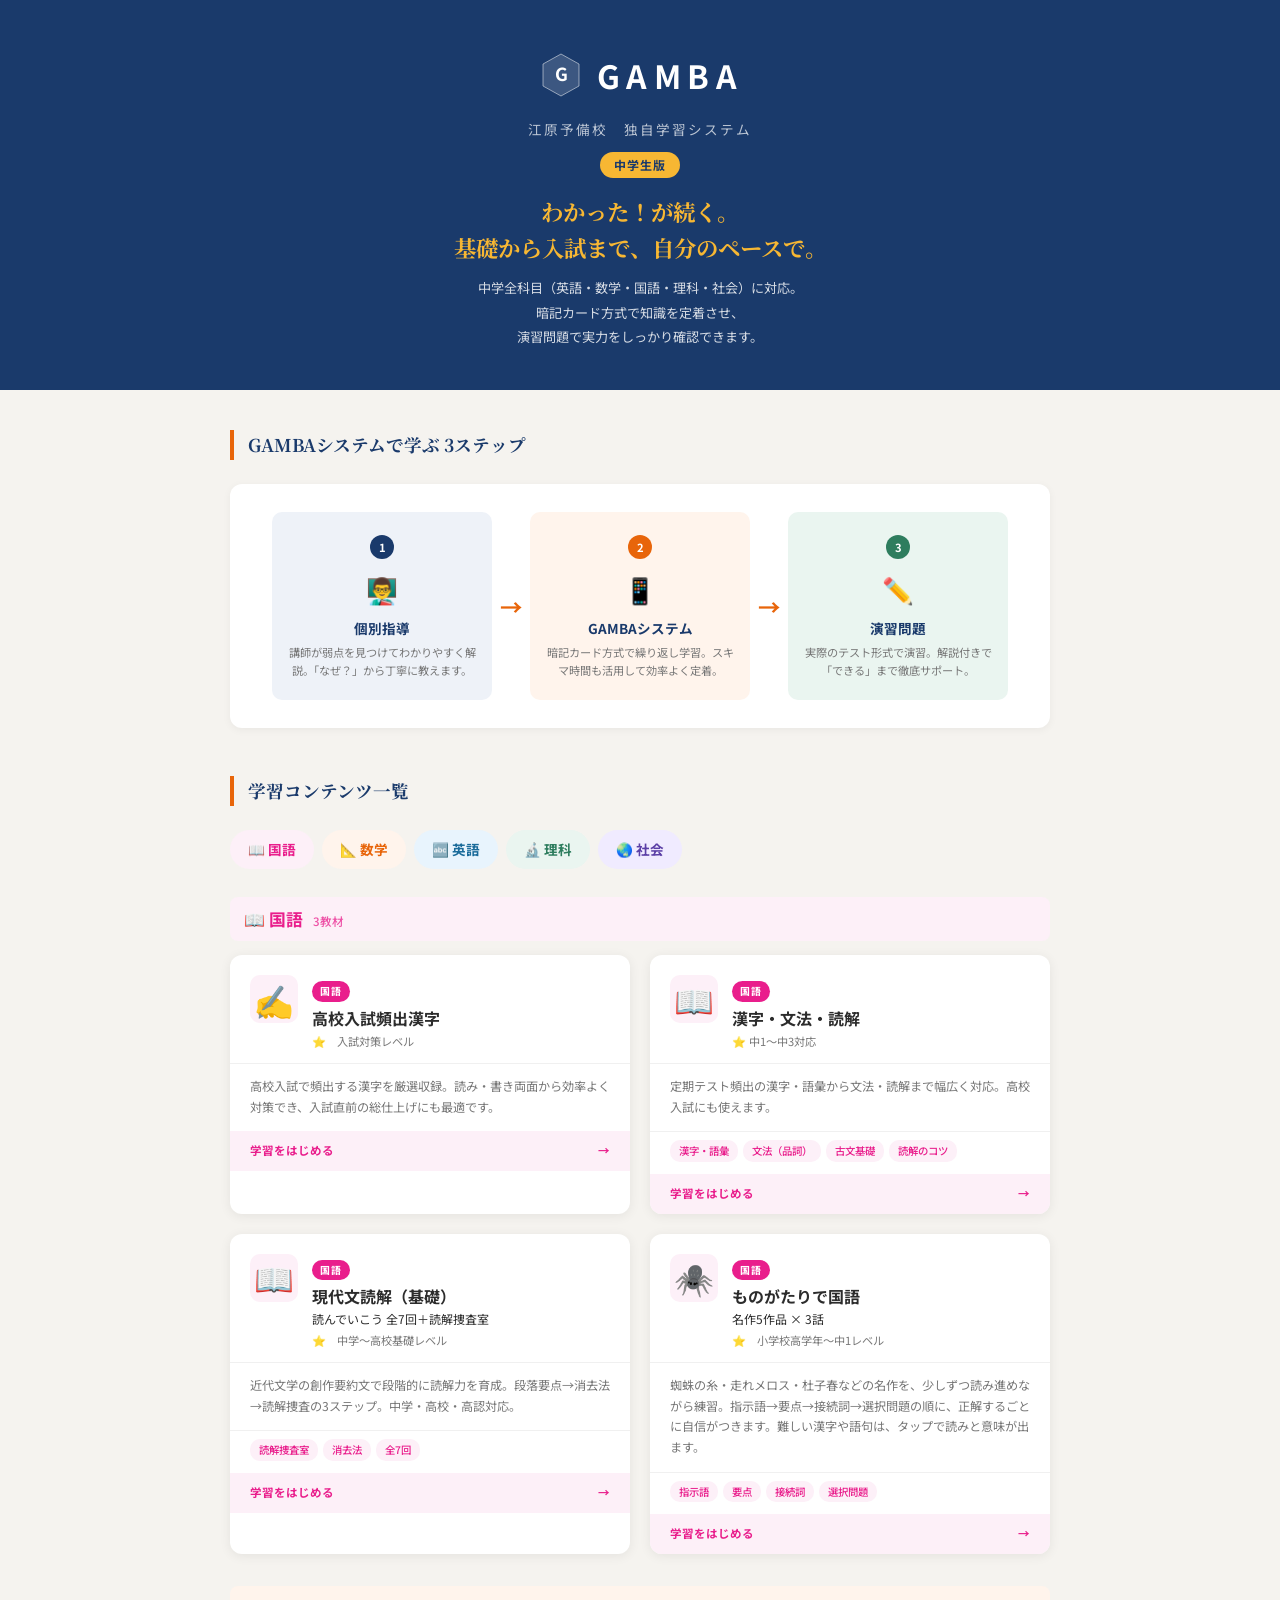
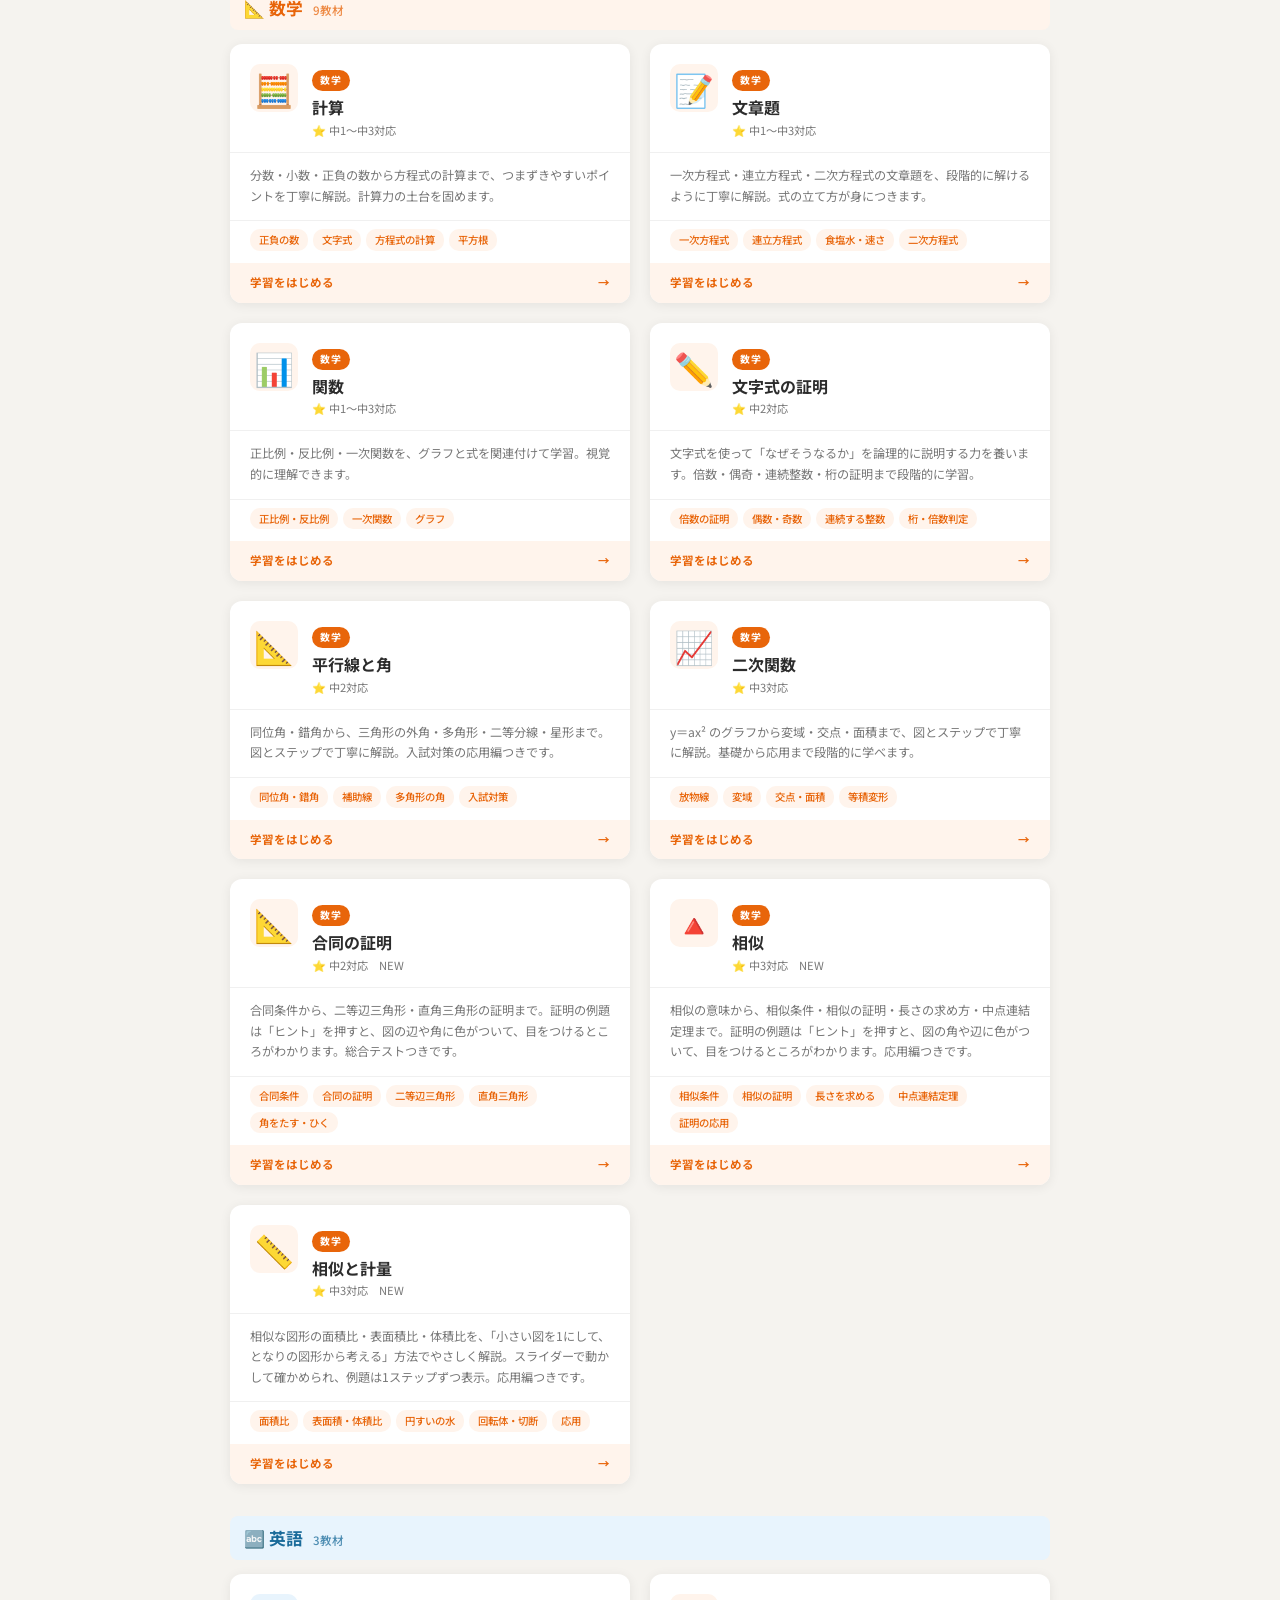
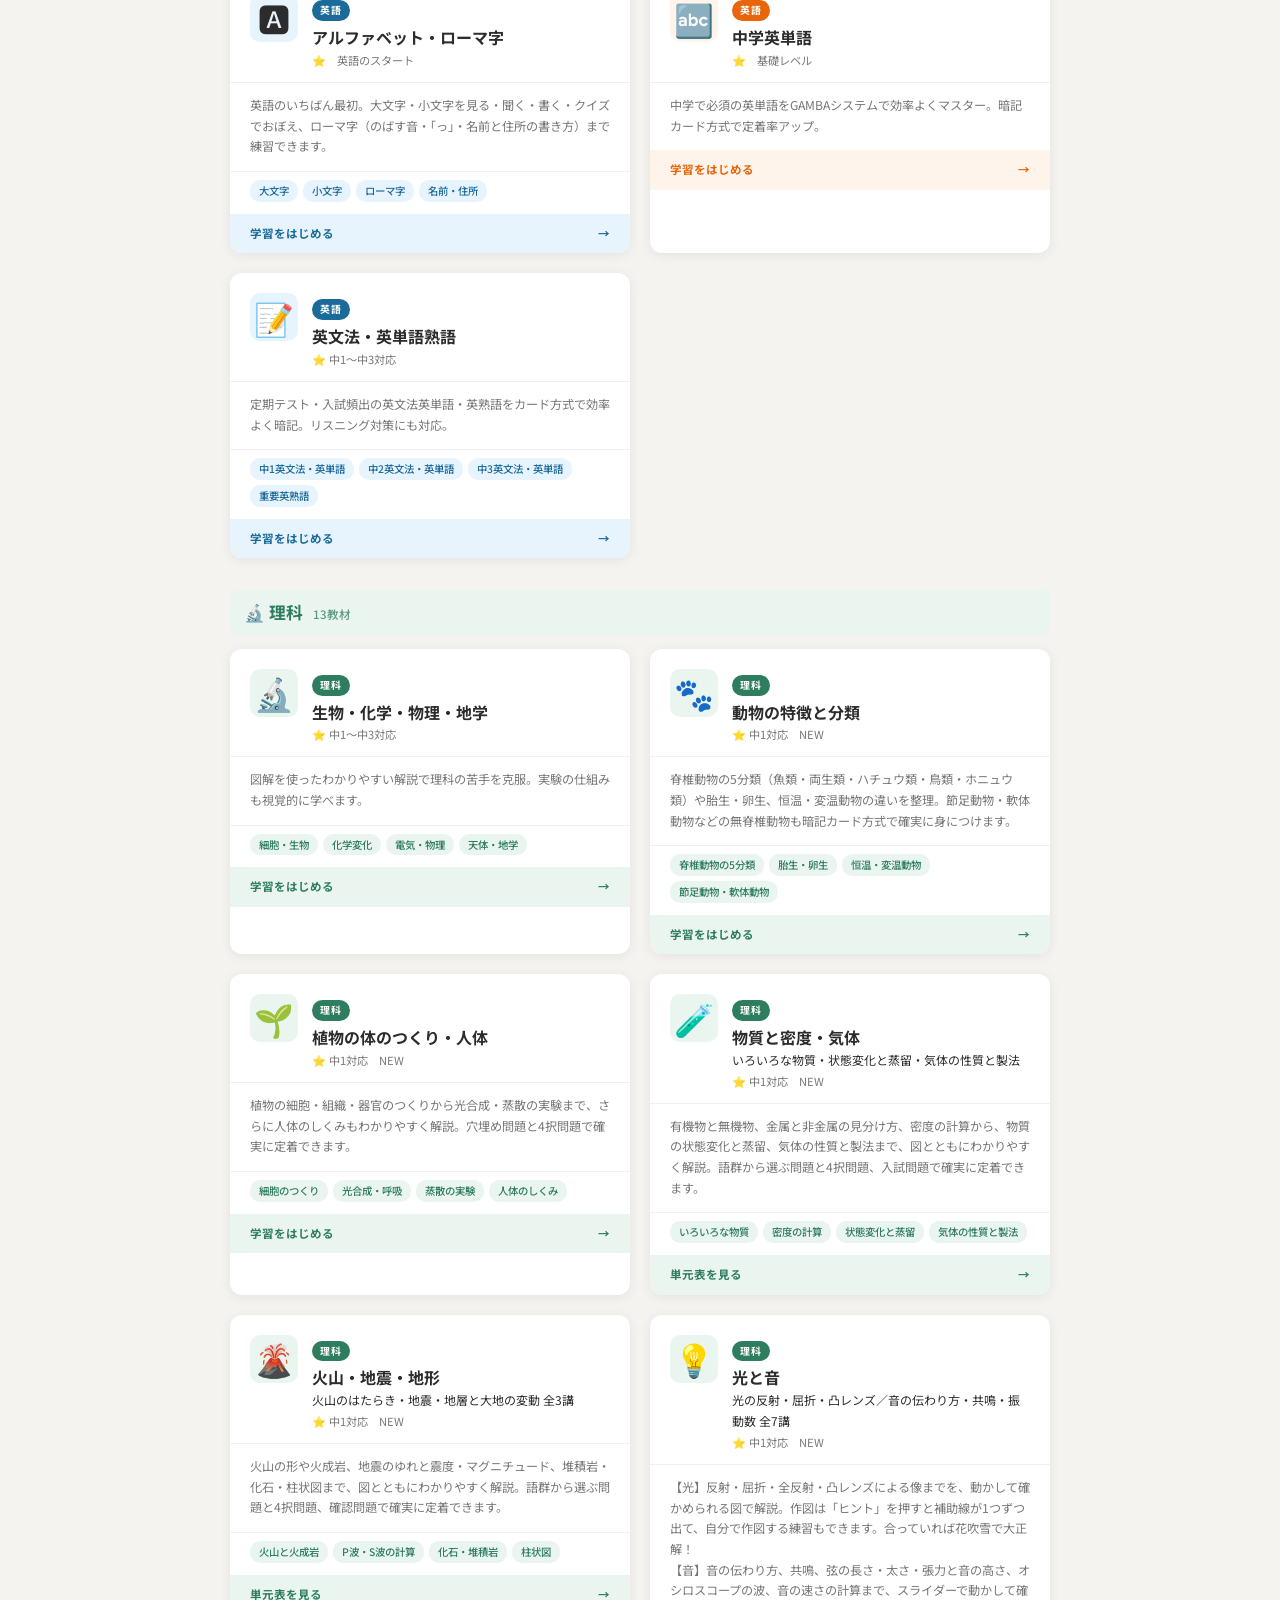
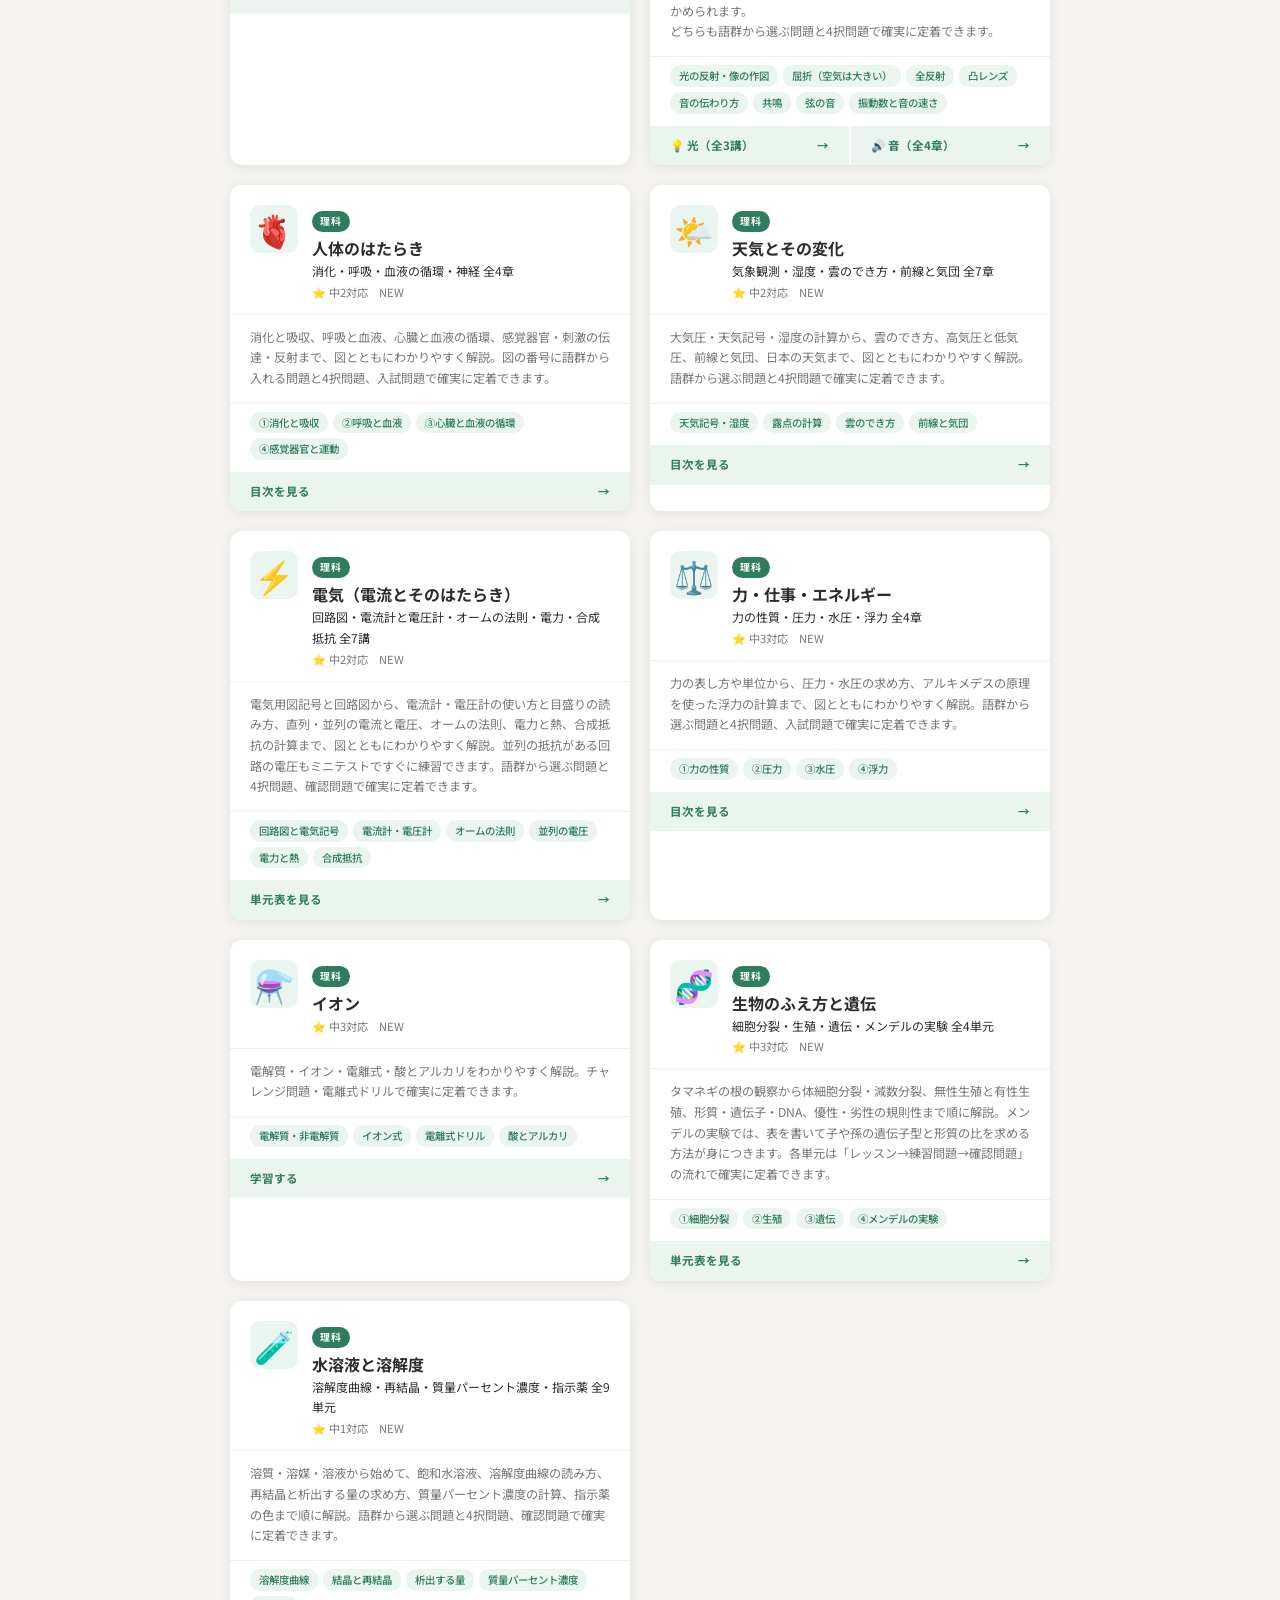
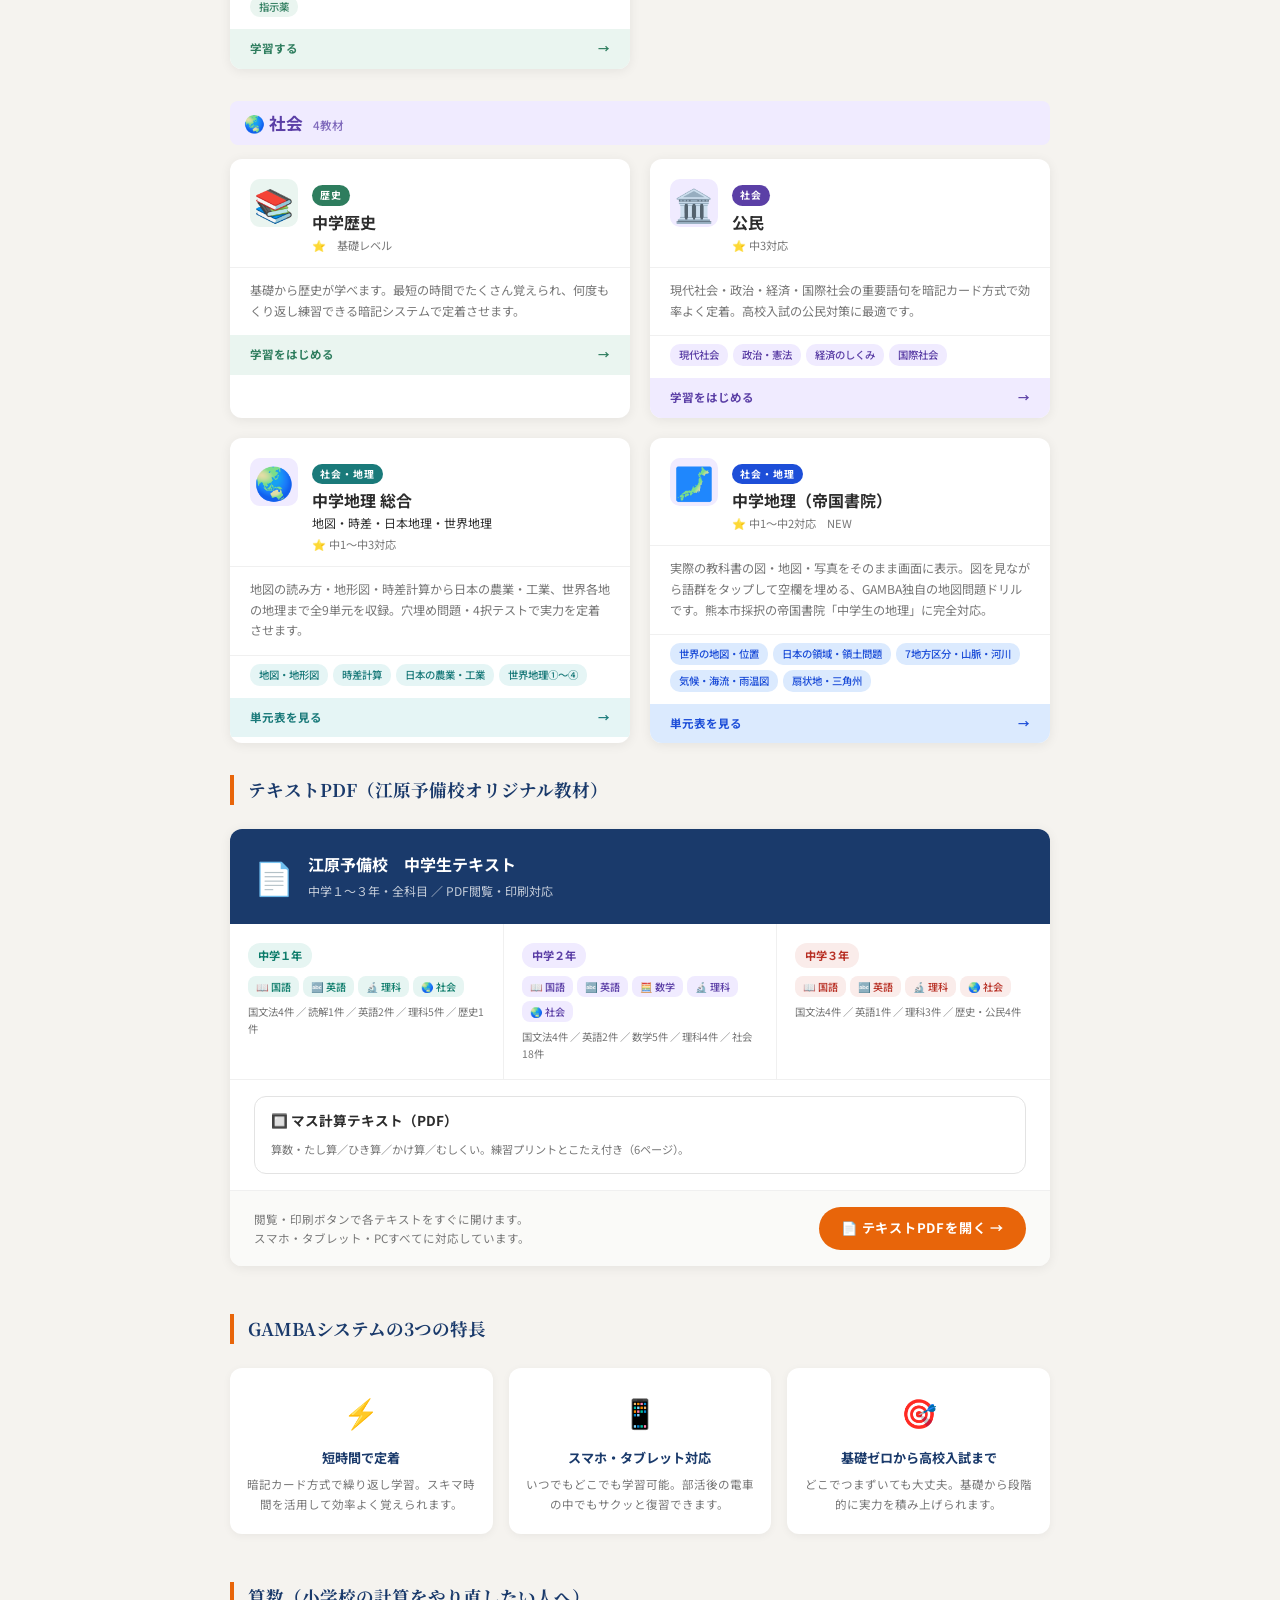
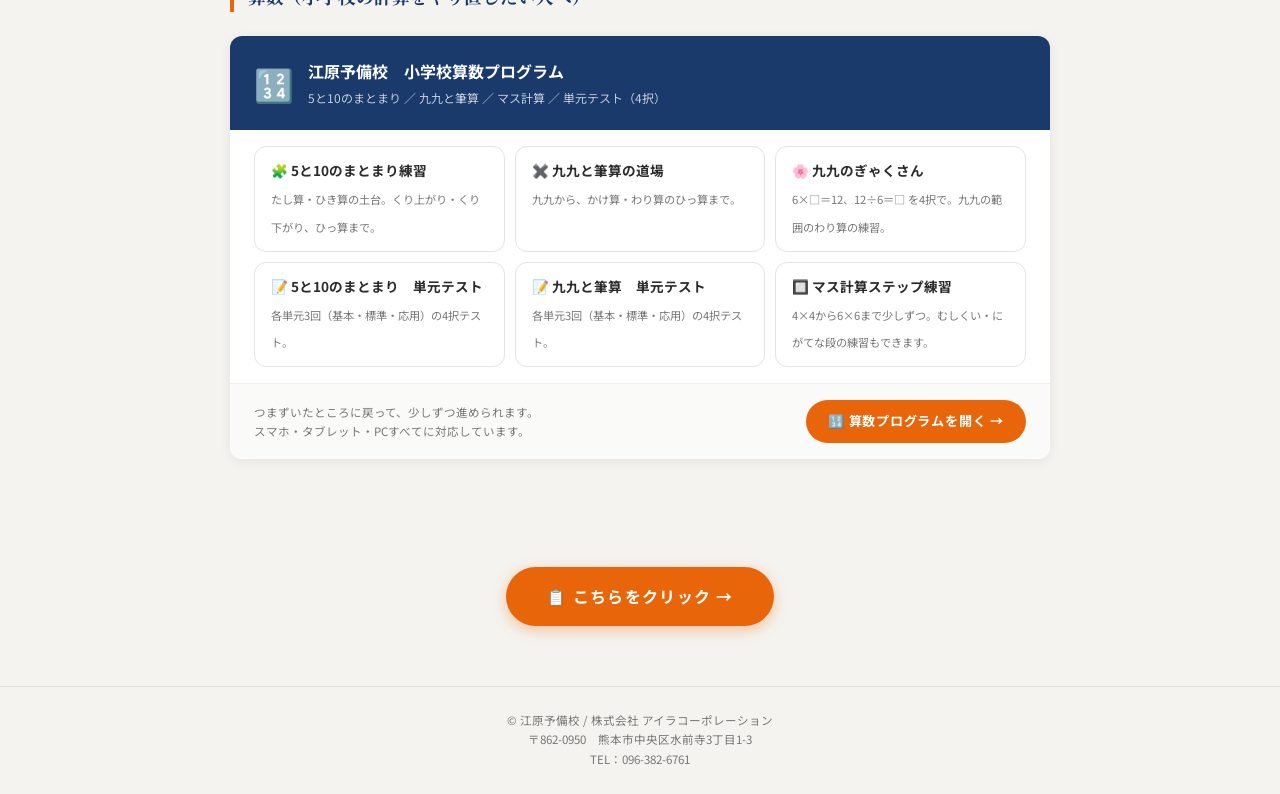
==== gamba_chugaku_seito.html @ e42cd3ea "英語に「アルファベット・ローマ字」教材カードを追加 Co-Authored-By: Claude Sonnet 5.5 <noreply@anthropic.com> Claude-Session: " ====
<!DOCTYPE html>
<html lang="ja">
<head>
<meta charset="UTF-8">
<meta name="viewport" content="width=device-width, initial-scale=1.0">
<title>GAMBAシステム 中学生用｜江原予備校</title>
<style>
  @import url('https://fonts.googleapis.com/css2?family=Noto+Sans+JP:wght@400;500;700&family=Noto+Serif+JP:wght@700&display=swap');
  :root {
    --navy: #1a3a6b; --navy-light: #eef2f8;
    --orange: #e8650a; --orange-light: #fff4ec;
    --gold: #f7b733; --text: #2c2c2c; --muted: #777;
    --bg: #f5f3ef; --white: #ffffff; --radius: 12px;
    --pink: #e91e8c; --pink-light: #fdf0f8;
  }
  * { margin:0; padding:0; box-sizing:border-box; }
  body { font-family:'Noto Sans JP',sans-serif; background:var(--bg); color:var(--text); line-height:1.7; }

  /* ===== パスワード保護オーバーレイ ===== */
  #pw-overlay {
    position: fixed; inset: 0; z-index: 9999;
    background: var(--navy);
    display: flex; align-items: center; justify-content: center;
    flex-direction: column;
  }
  #pw-box {
    background: white; border-radius: 16px; padding: 40px 32px;
    text-align: center; width: 90%; max-width: 380px;
    box-shadow: 0 8px 40px rgba(0,0,0,0.3);
  }
  #pw-logo {
    font-size: 2rem; font-weight: 700; letter-spacing: 0.2em;
    color: var(--navy); margin-bottom: 4px;
  }
  #pw-subtitle {
    font-size: 0.78rem; color: var(--muted); margin-bottom: 24px; letter-spacing: 0.1em;
  }
  .pw-label {
    font-size: 0.78rem; font-weight: 700; color: var(--navy);
    margin-bottom: 6px; display: block; text-align: left;
  }
  .pw-input {
    width: 100%; padding: 12px 16px; border: 2px solid #ddd; border-radius: 8px;
    font-size: 1rem; font-family: inherit; outline: none; text-align: left;
    letter-spacing: 0.05em; transition: border-color 0.2s;
    margin-bottom: 12px;
  }
  .pw-input:focus { border-color: var(--navy); }
  .pw-input.error { border-color: #e53e3e; animation: shake 0.3s ease; }
  @keyframes shake {
    0%,100%{ transform:translateX(0); }
    25%{ transform:translateX(-6px); }
    75%{ transform:translateX(6px); }
  }
  #pw-btn {
    width: 100%; padding: 12px; background: var(--orange); color: white;
    border: none; border-radius: 8px; font-size: 0.95rem; font-weight: 700;
    font-family: inherit; cursor: pointer; letter-spacing: 0.08em;
    transition: opacity 0.2s;
  }
  #pw-btn:hover { opacity: 0.85; }
  #pw-error {
    color: #e53e3e; font-size: 0.78rem; margin-top: 10px;
    display: none; font-weight: 700;
  }
  #pw-badge {
    width: 56px; height: 56px; margin: 0 auto 16px;
  }

  /* ===== ヒーロー ===== */
  .hero { background: var(--navy); color: white; padding: 48px 24px 40px; text-align: center; }
  .logo-wrap { display: inline-flex; align-items: center; gap: 12px; margin-bottom: 16px; }
  .logo-badge { width: 48px; height: 48px; }
  .logo-name { font-size: 2rem; font-weight: 700; letter-spacing: 0.2em; color: white; }
  .hero-sub { font-size: 0.85rem; color: rgba(255,255,255,0.7); letter-spacing: 0.15em; margin-bottom: 8px; }
  .hero-tag { display: inline-block; background: var(--gold); color: #1a3a6b; font-size: 0.75rem; font-weight: 700; padding: 3px 14px; border-radius: 20px; margin-bottom: 16px; letter-spacing: 0.08em; }
  .hero-catch { font-family: 'Noto Serif JP', serif; font-size: 1.4rem; font-weight: 700; color: var(--gold); margin-bottom: 10px; line-height: 1.6; }
  .hero-desc { font-size: 0.82rem; color: rgba(255,255,255,0.82); max-width: 500px; margin: 0 auto; line-height: 1.9; }

  .about-band { background: var(--orange); color: white; padding: 13px 24px; text-align: center; font-size: 0.82rem; font-weight: 700; letter-spacing: 0.08em; }

  .container { max-width: 860px; margin: 0 auto; padding: 40px 20px 60px; }

  .section-title { font-family: 'Noto Serif JP', serif; font-size: 1.1rem; font-weight: 700; color: var(--navy); margin-bottom: 24px; padding-left: 14px; border-left: 4px solid var(--orange); }

  /* ===== 科目カード ===== */
  .cards-grid { display: grid; grid-template-columns: repeat(2, 1fr); gap: 20px; margin-bottom: 48px; }
  @media(max-width:600px){ .cards-grid { grid-template-columns: 1fr; } }

  .subject-card { background: var(--white); border-radius: var(--radius); overflow: hidden; box-shadow: 0 2px 12px rgba(0,0,0,0.07); transition: transform 0.2s, box-shadow 0.2s; text-decoration: none; color: inherit; display: block; }
  .subject-card:hover { transform: translateY(-3px); box-shadow: 0 6px 24px rgba(0,0,0,0.12); }

  .card-top { padding: 20px 20px 12px; display: flex; align-items: flex-start; gap: 14px; }
  .card-emoji { font-size: 2rem; flex-shrink: 0; width: 48px; height: 48px; display: flex; align-items: center; justify-content: center; border-radius: 10px; }
  .card-category { font-size: 0.62rem; font-weight: 700; letter-spacing: 0.1em; padding: 2px 8px; border-radius: 20px; display: inline-block; margin-bottom: 6px; }
  .card-name { font-size: 1rem; font-weight: 700; color: var(--text); line-height: 1.3; }
  .card-level { font-size: 0.7rem; color: var(--muted); margin-top: 3px; }
  .card-desc { padding: 12px 20px 14px; font-size: 0.76rem; color: var(--muted); line-height: 1.7; border-top: 1px solid #f0f0f0; }
  .card-units { padding: 8px 20px 12px; display: flex; flex-wrap: wrap; gap: 5px; border-top: 1px solid #f0f0f0; }
  .unit-tag { font-size: 0.65rem; padding: 2px 9px; border-radius: 10px; font-weight: 500; }
  .card-footer-link { padding: 10px 20px; font-size: 0.72rem; font-weight: 700; display: flex; align-items: center; justify-content: space-between; }

  /* 英語：青 */
  .s1 .card-emoji { background: #e8f4fd; }
  .s1 .card-category { background: #1a6b9a; color: white; }
  .s1 .unit-tag { background: #e8f4fd; color: #1a6b9a; }
  .card-multi:hover { transform: none; }
  .card-footer-split { display: flex; gap: 2px; }
  .card-footer-split .card-footer-link { flex: 1; text-decoration: none; transition: filter 0.2s; }
  .card-footer-split .card-footer-link:hover { filter: brightness(0.94); }
  /* ===== 教科見出し・教科ナビ ===== */
  .subject-nav { display: flex; flex-wrap: wrap; gap: 8px; margin-bottom: 28px; }
  .subject-nav a { text-decoration: none; font-size: 0.85rem; font-weight: 700; padding: 8px 18px; border-radius: 999px; background: var(--navy-light); color: var(--navy); transition: filter 0.2s; }
  .subject-nav a:hover { filter: brightness(0.93); }
  .subject-nav a.s1 { background: #e8f4fd; color: #1a6b9a; }
  .subject-nav a.s2 { background: var(--orange-light); color: var(--orange); }
  .subject-nav a.s3 { background: var(--pink-light); color: var(--pink); }
  .subject-nav a.s4 { background: #eaf5f0; color: #2e7d5e; }
  .subject-nav a.s5 { background: #f0ebff; color: #5b3fa6; }
  .subject-heading { font-size: 1.05rem; font-weight: 700; margin: 8px 0 14px; padding: 8px 14px; border-radius: 8px; scroll-margin-top: 12px; }
  .subject-heading span { font-size: 0.72rem; font-weight: 500; margin-left: 10px; opacity: 0.75; }
  .subject-heading.s1 { background: #e8f4fd; color: #1a6b9a; }
  .subject-heading.s2 { background: var(--orange-light); color: var(--orange); }
  .subject-heading.s3 { background: var(--pink-light); color: var(--pink); }
  .subject-heading.s4 { background: #eaf5f0; color: #2e7d5e; }
  .subject-heading.s5 { background: #f0ebff; color: #5b3fa6; }
  .cards-grid { margin-bottom: 32px; }
  .s1 .card-footer-link { background: #e8f4fd; color: #1a6b9a; }

  /* 数学：オレンジ */
  .s2 .card-emoji { background: var(--orange-light); }
  .s2 .card-category { background: var(--orange); color: white; }
  .s2 .unit-tag { background: var(--orange-light); color: var(--orange); }
  .s2 .card-footer-link { background: var(--orange-light); color: var(--orange); }

  /* 国語：ピンク */
  .s3 .card-emoji { background: var(--pink-light); }
  .s3 .card-category { background: var(--pink); color: white; }
  .s3 .unit-tag { background: var(--pink-light); color: var(--pink); }
  .s3 .card-footer-link { background: var(--pink-light); color: var(--pink); }

  /* 理科：緑 */
  .s4 .card-emoji { background: #eaf5f0; }
  .s4 .card-category { background: #2e7d5e; color: white; }
  .s4 .unit-tag { background: #eaf5f0; color: #2e7d5e; }
  .s4 .card-footer-link { background: #eaf5f0; color: #2e7d5e; }

  /* 社会：紫 */
  .s5 .card-emoji { background: #f0ebff; }
  .s5 .card-category { background: #5b3fa6; color: white; }
  .s5 .unit-tag { background: #f0ebff; color: #5b3fa6; }
  .s5 .card-footer-link { background: #f0ebff; color: #5b3fa6; }

  /* ===== フロー ===== */
  .flow-wrap { background: var(--white); border-radius: var(--radius); padding: 28px 24px; margin-bottom: 48px; box-shadow: 0 2px 8px rgba(0,0,0,0.05); }
  .flow-steps { display: flex; align-items: stretch; gap: 0; flex-wrap: wrap; justify-content: center; }
  .flow-step { flex: 1; min-width: 160px; max-width: 220px; background: var(--navy-light); border-radius: 10px; padding: 20px 14px; text-align: center; position: relative; }
  .flow-num { display: inline-block; background: var(--navy); color: white; font-size: 0.7rem; font-weight: 700; width: 24px; height: 24px; border-radius: 50%; line-height: 24px; margin-bottom: 8px; }
  .flow-step-icon { font-size: 1.6rem; margin-bottom: 6px; }
  .flow-step-title { font-size: 0.85rem; font-weight: 700; color: var(--navy); margin-bottom: 4px; }
  .flow-step-text { font-size: 0.7rem; color: var(--muted); line-height: 1.6; }
  .flow-arrow { display: flex; align-items: center; padding: 0 8px; color: var(--orange); font-size: 1.4rem; font-weight: 700; align-self: center; }
  @media(max-width:600px){ .flow-arrow { display: none; } .flow-step { min-width: 100%; max-width: 100%; } }

  /* ===== 特長 ===== */
  .features-grid { display: grid; grid-template-columns: repeat(3, 1fr); gap: 16px; margin-bottom: 48px; }
  @media(max-width:600px){ .features-grid { grid-template-columns: 1fr; } }
  .feature-item { background: var(--white); border-radius: var(--radius); padding: 20px 16px; text-align: center; box-shadow: 0 2px 8px rgba(0,0,0,0.05); }
  .feature-icon { font-size: 1.8rem; margin-bottom: 10px; }
  .feature-title { font-size: 0.82rem; font-weight: 700; color: var(--navy); margin-bottom: 6px; }
  .feature-text { font-size: 0.72rem; color: var(--muted); line-height: 1.7; }

  /* ===== メインCTA ===== */
  .cta-section { background: var(--navy); border-radius: var(--radius); padding: 32px 24px; text-align: center; color: white; }
  .cta-title { font-family: 'Noto Serif JP', serif; font-size: 1.1rem; color: var(--gold); margin-bottom: 10px; }
  .cta-text { font-size: 0.8rem; color: rgba(255,255,255,0.8); margin-bottom: 20px; line-height: 1.8; }
  .cta-btn { display: inline-block; background: var(--orange); color: white; font-weight: 700; font-size: 0.9rem; padding: 12px 32px; border-radius: 30px; text-decoration: none; letter-spacing: 0.08em; transition: opacity 0.2s; }
  .cta-btn:hover { opacity: 0.85; }

  footer { text-align: center; padding: 24px; font-size: 0.72rem; color: var(--muted); border-top: 1px solid #e0e0e0; margin-top: 40px; }

  /* ===== テキストPDFパネル ===== */
  .tpdf-panel-wrap { background: var(--white); border-radius: var(--radius); overflow: hidden; box-shadow: 0 2px 12px rgba(0,0,0,0.07); margin-bottom: 48px; }
  .tpdf-panel-head { background: var(--navy); color: white; padding: 20px 24px; display: flex; align-items: center; gap: 14px; }
  .tpdf-panel-icon { font-size: 2rem; flex-shrink: 0; }
  .tpdf-panel-title { font-size: 1rem; font-weight: 700; margin-bottom: 3px; }
  .tpdf-panel-sub { font-size: 0.75rem; color: rgba(255,255,255,0.75); }
  .tpdf-grades-row { display: flex; gap: 0; border-bottom: 1px solid #f0f0f0; }
  .tpdf-grade-card { flex: 1; padding: 16px 18px; border-right: 1px solid #f0f0f0; }
  .tpdf-grade-card:last-child { border-right: none; }
  .tpdf-grade-label { font-size: 0.7rem; font-weight: 700; padding: 3px 10px; border-radius: 12px; display: inline-block; margin-bottom: 8px; }
  .tg1 .tpdf-grade-label { background: #E6F5F2; color: #0D7C6B; }
  .tg2 .tpdf-grade-label { background: #F0EBFF; color: #5B3FA6; }
  .tg3 .tpdf-grade-label { background: #FAECEA; color: #B83025; }
  .tpdf-subj-list { display: flex; flex-wrap: wrap; gap: 4px; }
  .tpdf-subj-tag { font-size: 0.63rem; padding: 2px 8px; border-radius: 8px; font-weight: 500; }
  .tg1 .tpdf-subj-tag { background: #E6F5F2; color: #0D7C6B; }
  .tg2 .tpdf-subj-tag { background: #F0EBFF; color: #5B3FA6; }
  .tg3 .tpdf-subj-tag { background: #FAECEA; color: #B83025; }
  .tpdf-pdf-counts { font-size: 0.65rem; color: var(--muted, #777); margin-top: 6px; }
  .tpdf-footer { padding: 16px 24px; display: flex; align-items: center; justify-content: space-between; flex-wrap: wrap; gap: 12px; background: #fafaf8; }
  .tpdf-footer-note { font-size: 0.72rem; color: var(--muted, #777); line-height: 1.6; }
  .tpdf-open-btn { display: inline-flex; align-items: center; gap: 8px; background: var(--orange); color: white; font-weight: 700; font-size: 0.82rem; padding: 10px 22px; border-radius: 24px; text-decoration: none; letter-spacing: 0.06em; transition: opacity 0.2s; white-space: nowrap; }
  .tpdf-open-btn:hover { opacity: 0.85; }
  @media(max-width:560px){ .tpdf-grades-row { flex-direction: column; } .tpdf-grade-card { border-right: none; border-bottom: 1px solid #f0f0f0; } .tpdf-grade-card:last-child { border-bottom: none; } }


  /* ===== 算数パネル ===== */
  .sansu-links { display: flex; flex-wrap: wrap; gap: 10px; padding: 16px 24px; border-bottom: 1px solid #f0f0f0; }
  .sansu-link { flex: 1 1 220px; display: block; text-decoration: none; border: 1.5px solid #e3e3e3; border-radius: 12px; padding: 12px 16px; color: var(--text); transition: border-color 0.2s, background 0.2s; }
  .sansu-link:hover { border-color: var(--orange); background: var(--orange-light); }
  .sansu-link b { display: block; font-size: 0.85rem; margin-bottom: 2px; }
  .sansu-link span { font-size: 0.7rem; color: var(--muted, #777); line-height: 1.6; }

  /* ===== 下部ボタン ===== */
  .bottom-btn-wrap { max-width: 860px; margin: 0 auto; padding: 0 20px 20px; text-align: center; }
  .bottom-btn { display: inline-block; background: var(--orange); color: white; font-weight: 700; font-size: 1rem; padding: 16px 40px; border-radius: 40px; text-decoration: none; letter-spacing: 0.08em; box-shadow: 0 4px 14px rgba(232,101,10,0.35); transition: opacity 0.2s, transform 0.2s; }
  .bottom-btn:hover { opacity: 0.88; transform: translateY(-2px); }
</style>
</head>
<body>

<!-- ===== パスワード保護オーバーレイ ===== -->
<div id="pw-overlay">
  <div id="pw-box">
    <svg id="pw-badge" viewBox="0 0 56 56">
      <polygon points="28,4 50,16 50,40 28,52 6,40 6,16" fill="#1a3a6b"/>
      <text x="28" y="35" text-anchor="middle" font-family="'Noto Sans JP',sans-serif" font-size="22" font-weight="700" fill="white">G</text>
    </svg>
    <div id="pw-logo">GAMBA</div>
    <div id="pw-subtitle">江原予備校　中学生システム</div>
    <label class="pw-label" for="id-input">🎓 生徒ID</label>
    <input id="id-input" class="pw-input" type="text" placeholder="例）CHU1-2026-001" autocomplete="off" />
    <label class="pw-label" for="pw-input">🔒 パスワード</label>
    <input id="pw-input" class="pw-input" type="password" placeholder="パスワード" autocomplete="off" />
    <button id="pw-btn" onclick="checkPassword()">ログイン</button>
    <div id="pw-error">IDまたはパスワードが違います。もう一度お試しください。</div>
  </div>
</div>

<!-- ===== ウェルカムバナー（ログイン後表示） ===== -->
<div id="welcome-bar" style="display:none; background:var(--gold); color:#1a3a6b; text-align:center; padding:10px 16px; font-size:0.88rem; font-weight:700; letter-spacing:0.05em;">
  👋 <span id="welcome-name"></span>さん、こんにちは！今日もいっしょにがんばろう🌟
</div>

<!-- ===== ヒーロー ===== -->
<div class="hero">
  <div class="logo-wrap">
    <svg class="logo-badge" viewBox="0 0 48 48">
      <polygon points="24,3 42,13 42,35 24,45 6,35 6,13" fill="rgba(255,255,255,0.15)" stroke="rgba(255,255,255,0.5)" stroke-width="1"/>
      <text x="24" y="30" text-anchor="middle" font-family="'Noto Sans JP',sans-serif" font-size="18" font-weight="700" fill="white">G</text>
    </svg>
    <span class="logo-name">GAMBA</span>
  </div>
  <div class="hero-sub">江原予備校　独自学習システム</div>
  <div class="hero-tag">中学生版</div>
  <div class="hero-catch">わかった！が続く。<br>基礎から入試まで、自分のペースで。</div>
  <div class="hero-desc">
    中学全科目（英語・数学・国語・理科・社会）に対応。<br>
    暗記カード方式で知識を定着させ、<br>
    演習問題で実力をしっかり確認できます。
  </div>
</div>


<div class="container">

  <!-- ===== 学習の流れ ===== -->
  <div class="section-title">GAMBAシステムで学ぶ 3ステップ</div>
  <div class="flow-wrap">
    <div class="flow-steps">
      <div class="flow-step">
        <div class="flow-num">1</div>
        <div class="flow-step-icon">👨‍🏫</div>
        <div class="flow-step-title">個別指導</div>
        <div class="flow-step-text">講師が弱点を見つけてわかりやすく解説。「なぜ？」から丁寧に教えます。</div>
      </div>
      <div class="flow-arrow">→</div>
      <div class="flow-step" style="background:#fff4ec;">
        <div class="flow-num" style="background:var(--orange);">2</div>
        <div class="flow-step-icon">📱</div>
        <div class="flow-step-title">GAMBAシステム</div>
        <div class="flow-step-text">暗記カード方式で繰り返し学習。スキマ時間も活用して効率よく定着。</div>
      </div>
      <div class="flow-arrow">→</div>
      <div class="flow-step" style="background:#eaf5f0;">
        <div class="flow-num" style="background:#2e7d5e;">3</div>
        <div class="flow-step-icon">✏️</div>
        <div class="flow-step-title">演習問題</div>
        <div class="flow-step-text">実際のテスト形式で演習。解説付きで「できる」まで徹底サポート。</div>
      </div>
    </div>
  </div>

  <!-- ===== 科目カード ===== -->
  <div class="section-title">学習コンテンツ一覧</div>
  <div class="subject-nav">
    <a href="#kokugo" class="s3">📖 国語</a>
    <a href="#sugaku" class="s2">📐 数学</a>
    <a href="#eigo" class="s1">🔤 英語</a>
    <a href="#rika" class="s4">🔬 理科</a>
    <a href="#shakai" class="s5">🌏 社会</a>
  </div>

  <!-- ===== 国語 ===== -->
  <h3 class="subject-heading s3" id="kokugo">📖 国語<span>3教材</span></h3>
  <div class="cards-grid">

    <!-- 高校入試頻出漢字 -->
    <a class="subject-card s3" href="https://realizefield.github.io/j-kanji/kounin-kanji-index.html" target="_blank">
      <div class="card-top">
        <div class="card-emoji">✍️</div>
        <div class="card-info">
          <div class="card-category">国語</div>
          <div class="card-name">高校入試頻出漢字</div>
          <div class="card-level">⭐　入試対策レベル</div>
        </div>
      </div>
      <div class="card-desc">高校入試で頻出する漢字を厳選収録。読み・書き両面から効率よく対策でき、入試直前の総仕上げにも最適です。</div>
      <div class="card-footer-link">学習をはじめる <span>→</span></div>
    </a>

    <!-- 国語 -->
    <a class="subject-card s3" href="https://realizefield.github.io/kokubunpo/" target="_blank">
      <div class="card-top">
        <div class="card-emoji">📖</div>
        <div class="card-info">
          <div class="card-category">国語</div>
          <div class="card-name">漢字・文法・読解</div>
          <div class="card-level">⭐ 中1〜中3対応</div>
        </div>
      </div>
      <div class="card-desc">定期テスト頻出の漢字・語彙から文法・読解まで幅広く対応。高校入試にも使えます。</div>
      <div class="card-units">
        <span class="unit-tag">漢字・語彙</span>
        <span class="unit-tag">文法（品詞）</span>
        <span class="unit-tag">古文基礎</span>
        <span class="unit-tag">読解のコツ</span>
      </div>
      <div class="card-footer-link">学習をはじめる <span>→</span></div>
    </a>

    <a class="subject-card s3" href="https://realizefield.github.io/Japanese/yondeikou_index.html" target="_blank">
      <div class="card-top">
        <div class="card-emoji">📖</div>
        <div class="card-info">
          <div class="card-category">国語</div>
          <div class="card-name">現代文読解（基礎）<br><span style="font-size:0.75rem;font-weight:400">読んでいこう 全7回＋読解捜査室</span></div>
          <div class="card-level">⭐　中学〜高校基礎レベル</div>
        </div>
      </div>
      <div class="card-desc">近代文学の創作要約文で段階的に読解力を育成。段落要点→消去法→読解捜査の3ステップ。中学・高校・高認対応。</div>
      <div class="card-units">
        <span class="unit-tag">読解捜査室</span>
        <span class="unit-tag">消去法</span>
        <span class="unit-tag">全7回</span>
      </div>
      <div class="card-footer-link">学習をはじめる <span>→</span></div>
    </a>

    <a class="subject-card s3" href="https://realizefield.github.io/kokugo_monogatari/kokugo_monogatari.html" target="_blank">
      <div class="card-top">
        <div class="card-emoji">🕷️</div>
        <div class="card-info">
          <div class="card-category">国語</div>
          <div class="card-name">ものがたりで国語<br><span style="font-size:0.75rem;font-weight:400">名作5作品 × 3話</span></div>
          <div class="card-level">⭐　小学校高学年〜中1レベル</div>
        </div>
      </div>
      <div class="card-desc">蜘蛛の糸・走れメロス・杜子春などの名作を、少しずつ読み進めながら練習。指示語→要点→接続詞→選択問題の順に、正解するごとに自信がつきます。難しい漢字や語句は、タップで読みと意味が出ます。</div>
      <div class="card-units">
        <span class="unit-tag">指示語</span>
        <span class="unit-tag">要点</span>
        <span class="unit-tag">接続詞</span>
        <span class="unit-tag">選択問題</span>
      </div>
      <div class="card-footer-link">学習をはじめる <span>→</span></div>
    </a>

  </div>

  <!-- ===== 数学 ===== -->
  <h3 class="subject-heading s2" id="sugaku">📐 数学<span>9教材</span></h3>
  <div class="cards-grid">

    <!-- 数学：計算 -->
    <a class="subject-card s2" href="https://realizefield.github.io/j-math/gamba_chugaku.html" target="_blank">
      <div class="card-top">
        <div class="card-emoji">🧮</div>
        <div class="card-info">
          <div class="card-category">数学</div>
          <div class="card-name">計算</div>
          <div class="card-level">⭐ 中1〜中3対応</div>
        </div>
      </div>
      <div class="card-desc">分数・小数・正負の数から方程式の計算まで、つまずきやすいポイントを丁寧に解説。計算力の土台を固めます。</div>
      <div class="card-units">
        <span class="unit-tag">正負の数</span>
        <span class="unit-tag">文字式</span>
        <span class="unit-tag">方程式の計算</span>
        <span class="unit-tag">平方根</span>
      </div>
      <div class="card-footer-link">学習をはじめる <span>→</span></div>
    </a>

    <!-- 数学：文章題 -->
    <a class="subject-card s2" href="https://realizefield.github.io/j-math-bushodai1/bunshou_index.html" target="_blank">
      <div class="card-top">
        <div class="card-emoji">📝</div>
        <div class="card-info">
          <div class="card-category">数学</div>
          <div class="card-name">文章題</div>
          <div class="card-level">⭐ 中1〜中3対応</div>
        </div>
      </div>
      <div class="card-desc">一次方程式・連立方程式・二次方程式の文章題を、段階的に解けるように丁寧に解説。式の立て方が身につきます。</div>
      <div class="card-units">
        <span class="unit-tag">一次方程式</span>
        <span class="unit-tag">連立方程式</span>
        <span class="unit-tag">食塩水・速さ</span>
        <span class="unit-tag">二次方程式</span>
      </div>
      <div class="card-footer-link">学習をはじめる <span>→</span></div>
    </a>

    <!-- 数学：関数 -->
    <a class="subject-card s2" href="https://realizefield.github.io/j-math-kansu/kansuu.html" target="_blank">
      <div class="card-top">
        <div class="card-emoji">📊</div>
        <div class="card-info">
          <div class="card-category">数学</div>
          <div class="card-name">関数</div>
          <div class="card-level">⭐ 中1〜中3対応</div>
        </div>
      </div>
      <div class="card-desc">正比例・反比例・一次関数を、グラフと式を関連付けて学習。視覚的に理解できます。</div>
      <div class="card-units">
        <span class="unit-tag">正比例・反比例</span>
        <span class="unit-tag">一次関数</span>
        <span class="unit-tag">グラフ</span>
      </div>
      <div class="card-footer-link">学習をはじめる <span>→</span></div>
    </a>

    <!-- 数学：文字式の証明 -->
    <a class="subject-card s2" href="https://realizefield.github.io/j-math-mojiproof/MA_proof_index.html" target="_blank">
      <div class="card-top">
        <div class="card-emoji">✏️</div>
        <div class="card-info">
          <div class="card-category">数学</div>
          <div class="card-name">文字式の証明</div>
          <div class="card-level">⭐ 中2対応</div>
        </div>
      </div>
      <div class="card-desc">文字式を使って「なぜそうなるか」を論理的に説明する力を養います。倍数・偶奇・連続整数・桁の証明まで段階的に学習。</div>
      <div class="card-units">
        <span class="unit-tag">倍数の証明</span>
        <span class="unit-tag">偶数・奇数</span>
        <span class="unit-tag">連続する整数</span>
        <span class="unit-tag">桁・倍数判定</span>
      </div>
      <div class="card-footer-link">学習をはじめる <span>→</span></div>
    </a>

    <!-- 数学：平行線と角 -->
    <a class="subject-card s2" href="https://realizefield.github.io/j-math/heikosen-to-kaku.html" target="_blank">
      <div class="card-top">
        <div class="card-emoji">📐</div>
        <div class="card-info">
          <div class="card-category">数学</div>
          <div class="card-name">平行線と角</div>
          <div class="card-level">⭐ 中2対応</div>
        </div>
      </div>
      <div class="card-desc">同位角・錯角から、三角形の外角・多角形・二等分線・星形まで。図とステップで丁寧に解説。入試対策の応用編つきです。</div>
      <div class="card-units">
        <span class="unit-tag">同位角・錯角</span>
        <span class="unit-tag">補助線</span>
        <span class="unit-tag">多角形の角</span>
        <span class="unit-tag">入試対策</span>
      </div>
      <div class="card-footer-link">学習をはじめる <span>→</span></div>
    </a>

    <!-- 数学：二次関数 -->
    <a class="subject-card s2" href="https://realizefield.github.io/j-math-kansu/nijikansuu.html" target="_blank">
      <div class="card-top">
        <div class="card-emoji">📈</div>
        <div class="card-info">
          <div class="card-category">数学</div>
          <div class="card-name">二次関数</div>
          <div class="card-level">⭐ 中3対応</div>
        </div>
      </div>
      <div class="card-desc">y＝ax² のグラフから変域・交点・面積まで、図とステップで丁寧に解説。基礎から応用まで段階的に学べます。</div>
      <div class="card-units">
        <span class="unit-tag">放物線</span>
        <span class="unit-tag">変域</span>
        <span class="unit-tag">交点・面積</span>
        <span class="unit-tag">等積変形</span>
      </div>
      <div class="card-footer-link">学習をはじめる <span>→</span></div>
    </a>

    <!-- 数学：合同の証明 -->
    <a class="subject-card s2" href="https://realizefield.github.io/j-math-goudou/goudou-gamba.html" target="_blank">
      <div class="card-top">
        <div class="card-emoji">📐</div>
        <div class="card-info">
          <div class="card-category">数学</div>
          <div class="card-name">合同の証明</div>
          <div class="card-level">⭐ 中2対応　NEW</div>
        </div>
      </div>
      <div class="card-desc">合同条件から、二等辺三角形・直角三角形の証明まで。証明の例題は「ヒント」を押すと、図の辺や角に色がついて、目をつけるところがわかります。総合テストつきです。</div>
      <div class="card-units">
        <span class="unit-tag">合同条件</span>
        <span class="unit-tag">合同の証明</span>
        <span class="unit-tag">二等辺三角形</span>
        <span class="unit-tag">直角三角形</span>
        <span class="unit-tag">角をたす・ひく</span>
      </div>
      <div class="card-footer-link">学習をはじめる <span>→</span></div>
    </a>

    <!-- 数学：相似 -->
    <a class="subject-card s2" href="https://realizefield.github.io/j-math-souji/souji-gamba.html" target="_blank">
      <div class="card-top">
        <div class="card-emoji">🔺</div>
        <div class="card-info">
          <div class="card-category">数学</div>
          <div class="card-name">相似</div>
          <div class="card-level">⭐ 中3対応　NEW</div>
        </div>
      </div>
      <div class="card-desc">相似の意味から、相似条件・相似の証明・長さの求め方・中点連結定理まで。証明の例題は「ヒント」を押すと、図の角や辺に色がついて、目をつけるところがわかります。応用編つきです。</div>
      <div class="card-units">
        <span class="unit-tag">相似条件</span>
        <span class="unit-tag">相似の証明</span>
        <span class="unit-tag">長さを求める</span>
        <span class="unit-tag">中点連結定理</span>
        <span class="unit-tag">証明の応用</span>
      </div>
      <div class="card-footer-link">学習をはじめる <span>→</span></div>
    </a>

    <!-- 数学：相似と計量 -->
    <a class="subject-card s2" href="https://realizefield.github.io/soji-to-keiryo/soji-to-keiryo.html" target="_blank">
      <div class="card-top">
        <div class="card-emoji">📏</div>
        <div class="card-info">
          <div class="card-category">数学</div>
          <div class="card-name">相似と計量</div>
          <div class="card-level">⭐ 中3対応　NEW</div>
        </div>
      </div>
      <div class="card-desc">相似な図形の面積比・表面積比・体積比を、「小さい図を1にして、となりの図形から考える」方法でやさしく解説。スライダーで動かして確かめられ、例題は1ステップずつ表示。応用編つきです。</div>
      <div class="card-units">
        <span class="unit-tag">面積比</span>
        <span class="unit-tag">表面積・体積比</span>
        <span class="unit-tag">円すいの水</span>
        <span class="unit-tag">回転体・切断</span>
        <span class="unit-tag">応用</span>
      </div>
      <div class="card-footer-link">学習をはじめる <span>→</span></div>
    </a>

  </div>

  <!-- ===== 英語 ===== -->
  <h3 class="subject-heading s1" id="eigo">🔤 英語<span>3教材</span></h3>
  <div class="cards-grid">

    <!-- アルファベット・ローマ字 -->
    <a class="subject-card s1" href="https://realizefield.github.io/j-english-alphabet/" target="_blank">
      <div class="card-top">
        <div class="card-emoji">🅰️</div>
        <div class="card-info">
          <div class="card-category">英語</div>
          <div class="card-name">アルファベット・ローマ字</div>
          <div class="card-level">⭐　英語のスタート</div>
        </div>
      </div>
      <div class="card-desc">英語のいちばん最初。大文字・小文字を見る・聞く・書く・クイズでおぼえ、ローマ字（のばす音・「っ」・名前と住所の書き方）まで練習できます。</div>
      <div class="card-units">
        <span class="unit-tag">大文字</span>
        <span class="unit-tag">小文字</span>
        <span class="unit-tag">ローマ字</span>
        <span class="unit-tag">名前・住所</span>
      </div>
      <div class="card-footer-link">学習をはじめる <span>→</span></div>
    </a>

    <!-- 中学英単語 -->
    <a class="subject-card s2" href="https://realizefield.github.io/j-engglish-word/" target="_blank">
      <div class="card-top">
        <div class="card-emoji">🔤</div>
        <div class="card-info">
          <div class="card-category">英語</div>
          <div class="card-name">中学英単語</div>
          <div class="card-level">⭐　基礎レベル</div>
        </div>
      </div>
      <div class="card-desc">中学で必須の英単語をGAMBAシステムで効率よくマスター。暗記カード方式で定着率アップ。</div>
      <div class="card-footer-link">学習をはじめる <span>→</span></div>
    </a>

    <!-- 英語 -->
    <a class="subject-card s1" href="https://realizefield.github.io/j-english/" target="_blank">
      <div class="card-top">
        <div class="card-emoji">📝</div>
        <div class="card-info">
          <div class="card-category">英語</div>
          <div class="card-name">英文法・英単語熟語</div>
          <div class="card-level">⭐ 中1〜中3対応</div>
        </div>
      </div>
      <div class="card-desc">定期テスト・入試頻出の英文法英単語・英熟語をカード方式で効率よく暗記。リスニング対策にも対応。</div>
      <div class="card-units">
        <span class="unit-tag">中1英文法・英単語</span>
        <span class="unit-tag">中2英文法・英単語</span>
        <span class="unit-tag">中3英文法・英単語</span>
        <span class="unit-tag">重要英熟語</span>
      </div>
      <div class="card-footer-link">学習をはじめる <span>→</span></div>
    </a>

  </div>

  <!-- ===== 理科 ===== -->
  <h3 class="subject-heading s4" id="rika">🔬 理科<span>13教材</span></h3>
  <div class="cards-grid">

    <!-- 理科 -->
    <a class="subject-card s4" href="https://realizefield.github.io/j-science/" target="_blank">
      <div class="card-top">
        <div class="card-emoji">🔬</div>
        <div class="card-info">
          <div class="card-category">理科</div>
          <div class="card-name">生物・化学・物理・地学</div>
          <div class="card-level">⭐ 中1〜中3対応</div>
        </div>
      </div>
      <div class="card-desc">図解を使ったわかりやすい解説で理科の苦手を克服。実験の仕組みも視覚的に学べます。</div>
      <div class="card-units">
        <span class="unit-tag">細胞・生物</span>
        <span class="unit-tag">化学変化</span>
        <span class="unit-tag">電気・物理</span>
        <span class="unit-tag">天体・地学</span>
      </div>
      <div class="card-footer-link">学習をはじめる <span>→</span></div>
    </a>

    <!-- 理科：動物の特徴と分類 -->
    <a class="subject-card s4" href="https://realizefield.github.io/j-science-doubutu/doubutu.html" target="_blank">
      <div class="card-top">
        <div class="card-emoji">🐾</div>
        <div class="card-info">
          <div class="card-category">理科</div>
          <div class="card-name">動物の特徴と分類</div>
          <div class="card-level">⭐ 中1対応　NEW</div>
        </div>
      </div>
      <div class="card-desc">脊椎動物の5分類（魚類・両生類・ハチュウ類・鳥類・ホニュウ類）や胎生・卵生、恒温・変温動物の違いを整理。節足動物・軟体動物などの無脊椎動物も暗記カード方式で確実に身につけます。</div>
      <div class="card-units">
        <span class="unit-tag">脊椎動物の5分類</span>
        <span class="unit-tag">胎生・卵生</span>
        <span class="unit-tag">恒温・変温動物</span>
        <span class="unit-tag">節足動物・軟体動物</span>
      </div>
      <div class="card-footer-link">学習をはじめる <span>→</span></div>
    </a>

    <!-- 理科：植物の体のつくり・人体 -->
    <a class="subject-card s4" href="https://realizefield.github.io/gamba_chugaku_saiboujintai/gamba_chugaku_saiboujintai.html" target="_blank">
      <div class="card-top">
        <div class="card-emoji">🌱</div>
        <div class="card-info">
          <div class="card-category">理科</div>
          <div class="card-name">植物の体のつくり・人体</div>
          <div class="card-level">⭐ 中1対応　NEW</div>
        </div>
      </div>
      <div class="card-desc">植物の細胞・組織・器官のつくりから光合成・蒸散の実験まで、さらに人体のしくみもわかりやすく解説。穴埋め問題と4択問題で確実に定着できます。</div>
      <div class="card-units">
        <span class="unit-tag">細胞のつくり</span>
        <span class="unit-tag">光合成・呼吸</span>
        <span class="unit-tag">蒸散の実験</span>
        <span class="unit-tag">人体のしくみ</span>
      </div>
      <div class="card-footer-link">学習をはじめる <span>→</span></div>
    </a>

    <!-- 理科：物質と密度・気体（中1） -->
    <a class="subject-card s4" href="https://realizefield.github.io/j-science-1-bsshitu/" target="_blank">
      <div class="card-top">
        <div class="card-emoji">🧪</div>
        <div class="card-info">
          <div class="card-category">理科</div>
          <div class="card-name">物質と密度・気体<br><span style="font-size:0.75rem;font-weight:400">いろいろな物質・状態変化と蒸留・気体の性質と製法</span></div>
          <div class="card-level">⭐ 中1対応　NEW</div>
        </div>
      </div>
      <div class="card-desc">有機物と無機物、金属と非金属の見分け方、密度の計算から、物質の状態変化と蒸留、気体の性質と製法まで、図とともにわかりやすく解説。語群から選ぶ問題と4択問題、入試問題で確実に定着できます。</div>
      <div class="card-units">
        <span class="unit-tag">いろいろな物質</span>
        <span class="unit-tag">密度の計算</span>
        <span class="unit-tag">状態変化と蒸留</span>
        <span class="unit-tag">気体の性質と製法</span>
      </div>
      <div class="card-footer-link">単元表を見る <span>→</span></div>
    </a>

    <!-- 理科：火山・地震・地形（中1） -->
    <a class="subject-card s4" href="https://realizefield.github.io/j-science-kazan/" target="_blank">
      <div class="card-top">
        <div class="card-emoji">🌋</div>
        <div class="card-info">
          <div class="card-category">理科</div>
          <div class="card-name">火山・地震・地形<br><span style="font-size:0.75rem;font-weight:400">火山のはたらき・地震・地層と大地の変動 全3講</span></div>
          <div class="card-level">⭐ 中1対応　NEW</div>
        </div>
      </div>
      <div class="card-desc">火山の形や火成岩、地震のゆれと震度・マグニチュード、堆積岩・化石・柱状図まで、図とともにわかりやすく解説。語群から選ぶ問題と4択問題、確認問題で確実に定着できます。</div>
      <div class="card-units">
        <span class="unit-tag">火山と火成岩</span>
        <span class="unit-tag">P波・S波の計算</span>
        <span class="unit-tag">化石・堆積岩</span>
        <span class="unit-tag">柱状図</span>
      </div>
      <div class="card-footer-link">単元表を見る <span>→</span></div>
    </a>

    <!-- 理科：光と音（中1）光3講＋音4章を1枚に統合 -->
    <div class="subject-card s4 card-multi">
      <div class="card-top">
        <div class="card-emoji">💡</div>
        <div class="card-info">
          <div class="card-category">理科</div>
          <div class="card-name">光と音<br><span style="font-size:0.75rem;font-weight:400">光の反射・屈折・凸レンズ／音の伝わり方・共鳴・振動数 全7講</span></div>
          <div class="card-level">⭐ 中1対応　NEW</div>
        </div>
      </div>
      <div class="card-desc">【光】反射・屈折・全反射・凸レンズによる像までを、動かして確かめられる図で解説。作図は「ヒント」を押すと補助線が1つずつ出て、自分で作図する練習もできます。合っていれば花吹雪で大正解！<br>【音】音の伝わり方、共鳴、弦の長さ・太さ・張力と音の高さ、オシロスコープの波、音の速さの計算まで、スライダーで動かして確かめられます。<br>どちらも語群から選ぶ問題と4択問題で確実に定着できます。</div>
      <div class="card-units">
        <span class="unit-tag">光の反射・像の作図</span>
        <span class="unit-tag">屈折（空気は大きい）</span>
        <span class="unit-tag">全反射</span>
        <span class="unit-tag">凸レンズ</span>
        <span class="unit-tag">音の伝わり方</span>
        <span class="unit-tag">共鳴</span>
        <span class="unit-tag">弦の音</span>
        <span class="unit-tag">振動数と音の速さ</span>
      </div>
      <div class="card-footer-split">
        <a class="card-footer-link" href="https://realizefield.github.io/j-science-hikari/" target="_blank">💡 光（全3講） <span>→</span></a>
        <a class="card-footer-link" href="https://realizefield.github.io/j-science-oto/oto1.html" target="_blank">🔊 音（全4章） <span>→</span></a>
      </div>
    </div>

    <!-- 理科：人体のはたらき（中2） -->
    <a class="subject-card s4" href="https://realizefield.github.io/j-science2-jintai/" target="_blank">
      <div class="card-top">
        <div class="card-emoji">🫀</div>
        <div class="card-info">
          <div class="card-category">理科</div>
          <div class="card-name">人体のはたらき<br><span style="font-size:0.75rem;font-weight:400">消化・呼吸・血液の循環・神経 全4章</span></div>
          <div class="card-level">⭐ 中2対応　NEW</div>
        </div>
      </div>
      <div class="card-desc">消化と吸収、呼吸と血液、心臓と血液の循環、感覚器官・刺激の伝達・反射まで、図とともにわかりやすく解説。図の番号に語群から入れる問題と4択問題、入試問題で確実に定着できます。</div>
      <div class="card-units">
        <span class="unit-tag">①消化と吸収</span>
        <span class="unit-tag">②呼吸と血液</span>
        <span class="unit-tag">③心臓と血液の循環</span>
        <span class="unit-tag">④感覚器官と運動</span>
      </div>
      <div class="card-footer-link">目次を見る <span>→</span></div>
    </a>

    <!-- 理科：天気とその変化（中2） -->
    <a class="subject-card s4" href="https://realizefield.github.io/j-science-tenki/" target="_blank">
      <div class="card-top">
        <div class="card-emoji">🌤️</div>
        <div class="card-info">
          <div class="card-category">理科</div>
          <div class="card-name">天気とその変化<br><span style="font-size:0.75rem;font-weight:400">気象観測・湿度・雲のでき方・前線と気団 全7章</span></div>
          <div class="card-level">⭐ 中2対応　NEW</div>
        </div>
      </div>
      <div class="card-desc">大気圧・天気記号・湿度の計算から、雲のでき方、高気圧と低気圧、前線と気団、日本の天気まで、図とともにわかりやすく解説。語群から選ぶ問題と4択問題で確実に定着できます。</div>
      <div class="card-units">
        <span class="unit-tag">天気記号・湿度</span>
        <span class="unit-tag">露点の計算</span>
        <span class="unit-tag">雲のでき方</span>
        <span class="unit-tag">前線と気団</span>
      </div>
      <div class="card-footer-link">目次を見る <span>→</span></div>
    </a>

    <!-- 理科：電気（中2） -->
    <a class="subject-card s4" href="https://realizefield.github.io/j-science2-denki/" target="_blank">
      <div class="card-top">
        <div class="card-emoji">⚡</div>
        <div class="card-info">
          <div class="card-category">理科</div>
          <div class="card-name">電気（電流とそのはたらき）<br><span style="font-size:0.75rem;font-weight:400">回路図・電流計と電圧計・オームの法則・電力・合成抵抗 全7講</span></div>
          <div class="card-level">⭐ 中2対応　NEW</div>
        </div>
      </div>
      <div class="card-desc">電気用図記号と回路図から、電流計・電圧計の使い方と目盛りの読み方、直列・並列の電流と電圧、オームの法則、電力と熱、合成抵抗の計算まで、図とともにわかりやすく解説。並列の抵抗がある回路の電圧もミニテストですぐに練習できます。語群から選ぶ問題と4択問題、確認問題で確実に定着できます。</div>
      <div class="card-units">
        <span class="unit-tag">回路図と電気記号</span>
        <span class="unit-tag">電流計・電圧計</span>
        <span class="unit-tag">オームの法則</span>
        <span class="unit-tag">並列の電圧</span>
        <span class="unit-tag">電力と熱</span>
        <span class="unit-tag">合成抵抗</span>
      </div>
      <div class="card-footer-link">単元表を見る <span>→</span></div>
    </a>

    <!-- 理科：力・仕事・エネルギー（中3） -->
    <a class="subject-card s4" href="https://realizefield.github.io/j-science3-chikara/" target="_blank">
      <div class="card-top">
        <div class="card-emoji">⚖️</div>
        <div class="card-info">
          <div class="card-category">理科</div>
          <div class="card-name">力・仕事・エネルギー<br><span style="font-size:0.75rem;font-weight:400">力の性質・圧力・水圧・浮力 全4章</span></div>
          <div class="card-level">⭐ 中3対応　NEW</div>
        </div>
      </div>
      <div class="card-desc">力の表し方や単位から、圧力・水圧の求め方、アルキメデスの原理を使った浮力の計算まで、図とともにわかりやすく解説。語群から選ぶ問題と4択問題、入試問題で確実に定着できます。</div>
      <div class="card-units">
        <span class="unit-tag">①力の性質</span>
        <span class="unit-tag">②圧力</span>
        <span class="unit-tag">③水圧</span>
        <span class="unit-tag">④浮力</span>
      </div>
      <div class="card-footer-link">目次を見る <span>→</span></div>
    </a>

    <!-- 理科：イオン -->
    <a class="subject-card s4" href="https://realizefield.github.io/j-science/ion1.html" target="_blank">
      <div class="card-top">
        <div class="card-emoji">⚗️</div>
        <div class="card-info">
          <div class="card-category">理科</div>
          <div class="card-name">イオン</div>
          <div class="card-level">⭐ 中3対応　NEW</div>
        </div>
      </div>
      <div class="card-desc">電解質・イオン・電離式・酸とアルカリをわかりやすく解説。チャレンジ問題・電離式ドリルで確実に定着できます。</div>
      <div class="card-units">
        <span class="unit-tag">電解質・非電解質</span>
        <span class="unit-tag">イオン式</span>
        <span class="unit-tag">電離式ドリル</span>
        <span class="unit-tag">酸とアルカリ</span>
      </div>
      <div class="card-footer-link">学習する <span>→</span></div>
    </a>

    <!-- 理科：生物のふえ方と遺伝（中3） -->
    <a class="subject-card s4" href="https://realizefield.github.io/j-science3-iden/" target="_blank">
      <div class="card-top">
        <div class="card-emoji">🧬</div>
        <div class="card-info">
          <div class="card-category">理科</div>
          <div class="card-name">生物のふえ方と遺伝<br><span style="font-size:0.75rem;font-weight:400">細胞分裂・生殖・遺伝・メンデルの実験 全4単元</span></div>
          <div class="card-level">⭐ 中3対応　NEW</div>
        </div>
      </div>
      <div class="card-desc">タマネギの根の観察から体細胞分裂・減数分裂、無性生殖と有性生殖、形質・遺伝子・DNA、優性・劣性の規則性まで順に解説。メンデルの実験では、表を書いて子や孫の遺伝子型と形質の比を求める方法が身につきます。各単元は「レッスン→練習問題→確認問題」の流れで確実に定着できます。</div>
      <div class="card-units">
        <span class="unit-tag">①細胞分裂</span>
        <span class="unit-tag">②生殖</span>
        <span class="unit-tag">③遺伝</span>
        <span class="unit-tag">④メンデルの実験</span>
      </div>
      <div class="card-footer-link">単元表を見る <span>→</span></div>
    </a>

    <!-- 理科：水溶液と溶解度（中1） -->
    <a class="subject-card s4" href="https://realizefield.github.io/j-science-suiyoeki/suiyoeki1.html" target="_blank">
      <div class="card-top">
        <div class="card-emoji">🧪</div>
        <div class="card-info">
          <div class="card-category">理科</div>
          <div class="card-name">水溶液と溶解度<br><span style="font-size:0.75rem;font-weight:400">溶解度曲線・再結晶・質量パーセント濃度・指示薬 全9単元</span></div>
          <div class="card-level">⭐ 中1対応　NEW</div>
        </div>
      </div>
      <div class="card-desc">溶質・溶媒・溶液から始めて、飽和水溶液、溶解度曲線の読み方、再結晶と析出する量の求め方、質量パーセント濃度の計算、指示薬の色まで順に解説。語群から選ぶ問題と4択問題、確認問題で確実に定着できます。</div>
      <div class="card-units">
        <span class="unit-tag">溶解度曲線</span>
        <span class="unit-tag">結晶と再結晶</span>
        <span class="unit-tag">析出する量</span>
        <span class="unit-tag">質量パーセント濃度</span>
        <span class="unit-tag">指示薬</span>
      </div>
      <div class="card-footer-link">学習する <span>→</span></div>
    </a>

  </div>

  <!-- ===== 社会 ===== -->
  <h3 class="subject-heading s5" id="shakai">🌏 社会<span>4教材</span></h3>
  <div class="cards-grid">

    <!-- 中学歴史 -->
    <a class="subject-card s4" href="https://realizefield.github.io/j-rekishi4/" target="_blank">
      <div class="card-top">
        <div class="card-emoji">📚</div>
        <div class="card-info">
          <div class="card-category">歴史</div>
          <div class="card-name">中学歴史</div>
          <div class="card-level">⭐　基礎レベル</div>
        </div>
      </div>
      <div class="card-desc">基礎から歴史が学べます。最短の時間でたくさん覚えられ、何度もくり返し練習できる暗記システムで定着させます。</div>
      <div class="card-footer-link">学習をはじめる <span>→</span></div>
    </a>

    <!-- 社会：公民 -->
    <a class="subject-card s5" href="https://realizefield.github.io/koumin/civics_index.html" target="_blank">
      <div class="card-top">
        <div class="card-emoji">🏛️</div>
        <div class="card-info">
          <div class="card-category">社会</div>
          <div class="card-name">公民</div>
          <div class="card-level">⭐ 中3対応</div>
        </div>
      </div>
      <div class="card-desc">現代社会・政治・経済・国際社会の重要語句を暗記カード方式で効率よく定着。高校入試の公民対策に最適です。</div>
      <div class="card-units">
        <span class="unit-tag">現代社会</span>
        <span class="unit-tag">政治・憲法</span>
        <span class="unit-tag">経済のしくみ</span>
        <span class="unit-tag">国際社会</span>
      </div>
      <div class="card-footer-link">学習をはじめる <span>→</span></div>
    </a>

    <!-- 中学地理・高認地理 地図・時差・世界地理 -->
    <a class="subject-card s5" href="https://realizefield.github.io/kounin-chiri/kouninchiri-index.html" target="_blank">
      <div class="card-top">
        <div class="card-emoji">🌏</div>
        <div class="card-info">
          <div class="card-category" style="background:#1a7a7a;">社会・地理</div>
          <div class="card-name">中学地理 総合<br><span style="font-size:0.75rem;font-weight:400">地図・時差・日本地理・世界地理</span></div>
          <div class="card-level">⭐ 中1〜中3対応</div>
        </div>
      </div>
      <div class="card-desc">地図の読み方・地形図・時差計算から日本の農業・工業、世界各地の地理まで全9単元を収録。穴埋め問題・4択テストで実力を定着させます。</div>
      <div class="card-units">
        <span class="unit-tag" style="background:#e5f5f5;color:#1a7a7a;">地図・地形図</span>
        <span class="unit-tag" style="background:#e5f5f5;color:#1a7a7a;">時差計算</span>
        <span class="unit-tag" style="background:#e5f5f5;color:#1a7a7a;">日本の農業・工業</span>
        <span class="unit-tag" style="background:#e5f5f5;color:#1a7a7a;">世界地理①〜④</span>
      </div>
      <div class="card-footer-link" style="background:#e5f5f5;color:#1a7a7a;">単元表を見る <span>→</span></div>
    </a>

    <!-- 中学地理（帝国書院）NEW -->
    <a class="subject-card s5" href="https://realizefield.github.io/j-chiri/geo_index.html" target="_blank">
      <div class="card-top">
        <div class="card-emoji">🗾</div>
        <div class="card-info">
          <div class="card-category" style="background:#1d4ed8;">社会・地理</div>
          <div class="card-name">中学地理（帝国書院）</div>
          <div class="card-level">⭐ 中1〜中2対応　NEW</div>
        </div>
      </div>
      <div class="card-desc">実際の教科書の図・地図・写真をそのまま画面に表示。図を見ながら語群をタップして空欄を埋める、GAMBA独自の地図問題ドリルです。熊本市採択の帝国書院「中学生の地理」に完全対応。</div>
      <div class="card-units">
        <span class="unit-tag" style="background:#dbeafe;color:#1d4ed8;">世界の地図・位置</span>
        <span class="unit-tag" style="background:#dbeafe;color:#1d4ed8;">日本の領域・領土問題</span>
        <span class="unit-tag" style="background:#dbeafe;color:#1d4ed8;">7地方区分・山脈・河川</span>
        <span class="unit-tag" style="background:#dbeafe;color:#1d4ed8;">気候・海流・雨温図</span>
        <span class="unit-tag" style="background:#dbeafe;color:#1d4ed8;">扇状地・三角州</span>
      </div>
      <div class="card-footer-link" style="background:#dbeafe;color:#1d4ed8;">単元表を見る <span>→</span></div>
    </a>

  </div>


  <!-- ===== テキストPDFパネル ===== -->
  <div class="section-title">テキストPDF（江原予備校オリジナル教材）</div>
  <div class="tpdf-panel-wrap">
    <div class="tpdf-panel-head">
      <div class="tpdf-panel-icon">📄</div>
      <div>
        <div class="tpdf-panel-title">江原予備校　中学生テキスト</div>
        <div class="tpdf-panel-sub">中学１〜３年・全科目 ／ PDF閲覧・印刷対応</div>
      </div>
    </div>
    <div class="tpdf-grades-row">
      <div class="tpdf-grade-card tg1">
        <div class="tpdf-grade-label">中学１年</div>
        <div class="tpdf-subj-list">
          <span class="tpdf-subj-tag">📖 国語</span>
          <span class="tpdf-subj-tag">🔤 英語</span>
          <span class="tpdf-subj-tag">🔬 理科</span>
          <span class="tpdf-subj-tag">🌏 社会</span>
        </div>
        <div class="tpdf-pdf-counts">国文法4件 ／ 読解1件 ／ 英語2件 ／ 理科5件 ／ 歴史1件</div>
      </div>
      <div class="tpdf-grade-card tg2">
        <div class="tpdf-grade-label">中学２年</div>
        <div class="tpdf-subj-list">
          <span class="tpdf-subj-tag">📖 国語</span>
          <span class="tpdf-subj-tag">🔤 英語</span>
          <span class="tpdf-subj-tag">🧮 数学</span>
          <span class="tpdf-subj-tag">🔬 理科</span>
          <span class="tpdf-subj-tag">🌏 社会</span>
        </div>
        <div class="tpdf-pdf-counts">国文法4件 ／ 英語2件 ／ 数学5件 ／ 理科4件 ／ 社会18件</div>
      </div>
      <div class="tpdf-grade-card tg3">
        <div class="tpdf-grade-label">中学３年</div>
        <div class="tpdf-subj-list">
          <span class="tpdf-subj-tag">📖 国語</span>
          <span class="tpdf-subj-tag">🔤 英語</span>
          <span class="tpdf-subj-tag">🔬 理科</span>
          <span class="tpdf-subj-tag">🌏 社会</span>
        </div>
        <div class="tpdf-pdf-counts">国文法4件 ／ 英語1件 ／ 理科3件 ／ 歴史・公民4件</div>
      </div>
    </div>
    <div class="sansu-links">
      <a class="sansu-link" href="masu-keisan-text.pdf" target="_blank" rel="noopener"><b>🔲 マス計算テキスト（PDF）</b><span>算数・たし算／ひき算／かけ算／むしくい。練習プリントとこたえ付き（6ページ）。</span></a>
    </div>
    <div class="tpdf-footer">
      <div class="tpdf-footer-note">
        閲覧・印刷ボタンで各テキストをすぐに開けます。<br>
        スマホ・タブレット・PCすべてに対応しています。
      </div>
      <a class="tpdf-open-btn" href="https://realizefield.github.io/gamba-text/gambatext.html" target="_blank">
        📄 テキストPDFを開く →
      </a>
    </div>
  </div>

  <!-- ===== 特長 ===== -->
  <div class="section-title">GAMBAシステムの3つの特長</div>
  <div class="features-grid">
    <div class="feature-item">
      <div class="feature-icon">⚡</div>
      <div class="feature-title">短時間で定着</div>
      <div class="feature-text">暗記カード方式で繰り返し学習。スキマ時間を活用して効率よく覚えられます。</div>
    </div>
    <div class="feature-item">
      <div class="feature-icon">📱</div>
      <div class="feature-title">スマホ・タブレット対応</div>
      <div class="feature-text">いつでもどこでも学習可能。部活後の電車の中でもサクッと復習できます。</div>
    </div>
    <div class="feature-item">
      <div class="feature-icon">🎯</div>
      <div class="feature-title">基礎ゼロから高校入試まで</div>
      <div class="feature-text">どこでつまずいても大丈夫。基礎から段階的に実力を積み上げられます。</div>
    </div>
  </div>


  <!-- ===== 算数パネル ===== -->
  <div class="section-title">算数（小学校の計算をやり直したい人へ）</div>
  <div class="tpdf-panel-wrap">
    <div class="tpdf-panel-head">
      <div class="tpdf-panel-icon">🔢</div>
      <div>
        <div class="tpdf-panel-title">江原予備校　小学校算数プログラム</div>
        <div class="tpdf-panel-sub">5と10のまとまり ／ 九九と筆算 ／ マス計算 ／ 単元テスト（4択）</div>
      </div>
    </div>
    <div class="sansu-links">
      <a class="sansu-link" href="https://realizefield.github.io/sansu/matomari.html" target="_blank" rel="noopener"><b>🧩 5と10のまとまり練習</b><span>たし算・ひき算の土台。くり上がり・くり下がり、ひっ算まで。</span></a>
      <a class="sansu-link" href="https://realizefield.github.io/sansu/kuku.html" target="_blank" rel="noopener"><b>✖️ 九九と筆算の道場</b><span>九九から、かけ算・わり算のひっ算まで。</span></a>
      <a class="sansu-link" href="https://realizefield.github.io/sansu/kuku-gyakusan.html" target="_blank" rel="noopener"><b>🌸 九九のぎゃくさん</b><span>6×□＝12、12÷6＝□ を4択で。九九の範囲のわり算の練習。</span></a>
      <a class="sansu-link" href="https://realizefield.github.io/sansu/matomari-test.html" target="_blank" rel="noopener"><b>📝 5と10のまとまり　単元テスト</b><span>各単元3回（基本・標準・応用）の4択テスト。</span></a>
      <a class="sansu-link" href="https://realizefield.github.io/sansu/kuku-test.html" target="_blank" rel="noopener"><b>📝 九九と筆算　単元テスト</b><span>各単元3回（基本・標準・応用）の4択テスト。</span></a>
      <a class="sansu-link" href="gamba_masu_keisan.html" target="_blank" rel="noopener"><b>🔲 マス計算ステップ練習</b><span>4×4から6×6まで少しずつ。むしくい・にがてな段の練習もできます。</span></a>
    </div>
    <div class="tpdf-footer">
      <div class="tpdf-footer-note">
        つまずいたところに戻って、少しずつ進められます。<br>
        スマホ・タブレット・PCすべてに対応しています。
      </div>
      <a class="tpdf-open-btn" href="https://realizefield.github.io/sansu/sansu-index.html" target="_blank" rel="noopener">
        🔢 算数プログラムを開く →
      </a>
    </div>
  </div>


</div>

<!-- ===== 下部ボタン ===== -->
<div class="bottom-btn-wrap">
  <a class="bottom-btn" href="https://script.google.com/macros/s/AKfycbzBkYxtS8A26-zvdqYlWIu6ad2jTq-KJgjs1tkDJCR9PcXcn6-M-odk1I3JpDdWqA5N/exec" target="_blank" rel="noopener">
    📋 こちらをクリック →
  </a>
</div>

<footer>
  © 江原予備校 / 株式会社 アイラコーポレーション<br>
  〒862-0950　熊本市中央区水前寺3丁目1-3<br>
  TEL：096-382-6761
</footer>

<!-- ===== パスワード保護スクリプト ===== -->
<script>
  // ============================================================
  // 【生徒リスト】生徒が増えたらここに追加してください
  // 形式: '生徒ID': '名前'
  // ============================================================
  var STUDENTS = {
    'CHU1-2026-001': '田中',
    'CHU1-2026-002': '鈴木',
    'CHU1-2026-003': '佐藤',
    'CHU1-2026-004': '山田',
    'CHU1-2026-005': '中村',
    'CHU1-2026-006': '伊藤',
    'CHU1-2026-007': '渡辺',
    'CHU1-2026-008': '加藤'
    // ↑ ここに追加: ,'CHU1-2026-009': '〇〇' のように
  };
  // ============================================================

  var PASSWORD = 'gamba2026';

  // ============================================================
  // 【一時公開モード】しばらく誰でも入れるようにする場合は false のまま。
  // ログイン制に戻すときは true にしてください。
  // ============================================================
  var LOGIN_REQUIRED = false;

  (function() {
    if (!LOGIN_REQUIRED) {
      document.getElementById('pw-overlay').style.display = 'none';
      return;
    }

    var auth = localStorage.getItem('gamba_auth');
    var name = localStorage.getItem('gamba_name');
    if (auth === 'ok') {
      document.getElementById('pw-overlay').style.display = 'none';
      showWelcome(name);
    }

    // Enterキー対応
    document.getElementById('pw-input').addEventListener('keydown', function(e) {
      if (e.key === 'Enter') checkPassword();
    });
    document.getElementById('id-input').addEventListener('keydown', function(e) {
      if (e.key === 'Enter') document.getElementById('pw-input').focus();
    });
  })();

  function showWelcome(name) {
    if (!name) return;
    var bar = document.getElementById('welcome-bar');
    var nameEl = document.getElementById('welcome-name');
    nameEl.textContent = name;
    bar.style.display = 'block';
  }

  function checkPassword() {
    var idInput = document.getElementById('id-input');
    var pwInput = document.getElementById('pw-input');
    var error = document.getElementById('pw-error');
    var overlay = document.getElementById('pw-overlay');

    var studentId = idInput.value.trim().toUpperCase();
    var password = pwInput.value;

    // IDの検索（大文字小文字を無視）
    var matchedId = Object.keys(STUDENTS).find(function(k) {
      return k.toUpperCase() === studentId;
    });

    if (matchedId && password === PASSWORD) {
      var name = STUDENTS[matchedId];
      localStorage.setItem('gamba_auth', 'ok');
      localStorage.setItem('gamba_name', name);
      showWelcome(name);
      overlay.style.transition = 'opacity 0.4s ease';
      overlay.style.opacity = '0';
      setTimeout(function() { overlay.style.display = 'none'; }, 400);
    } else {
      // エラーアニメーション
      [idInput, pwInput].forEach(function(el) {
        el.classList.remove('error');
      });
      void idInput.offsetWidth;
      [idInput, pwInput].forEach(function(el) {
        el.classList.add('error');
      });
      error.style.display = 'block';
      pwInput.value = '';
      pwInput.focus();
    }
  }
</script>

</body>
</html>
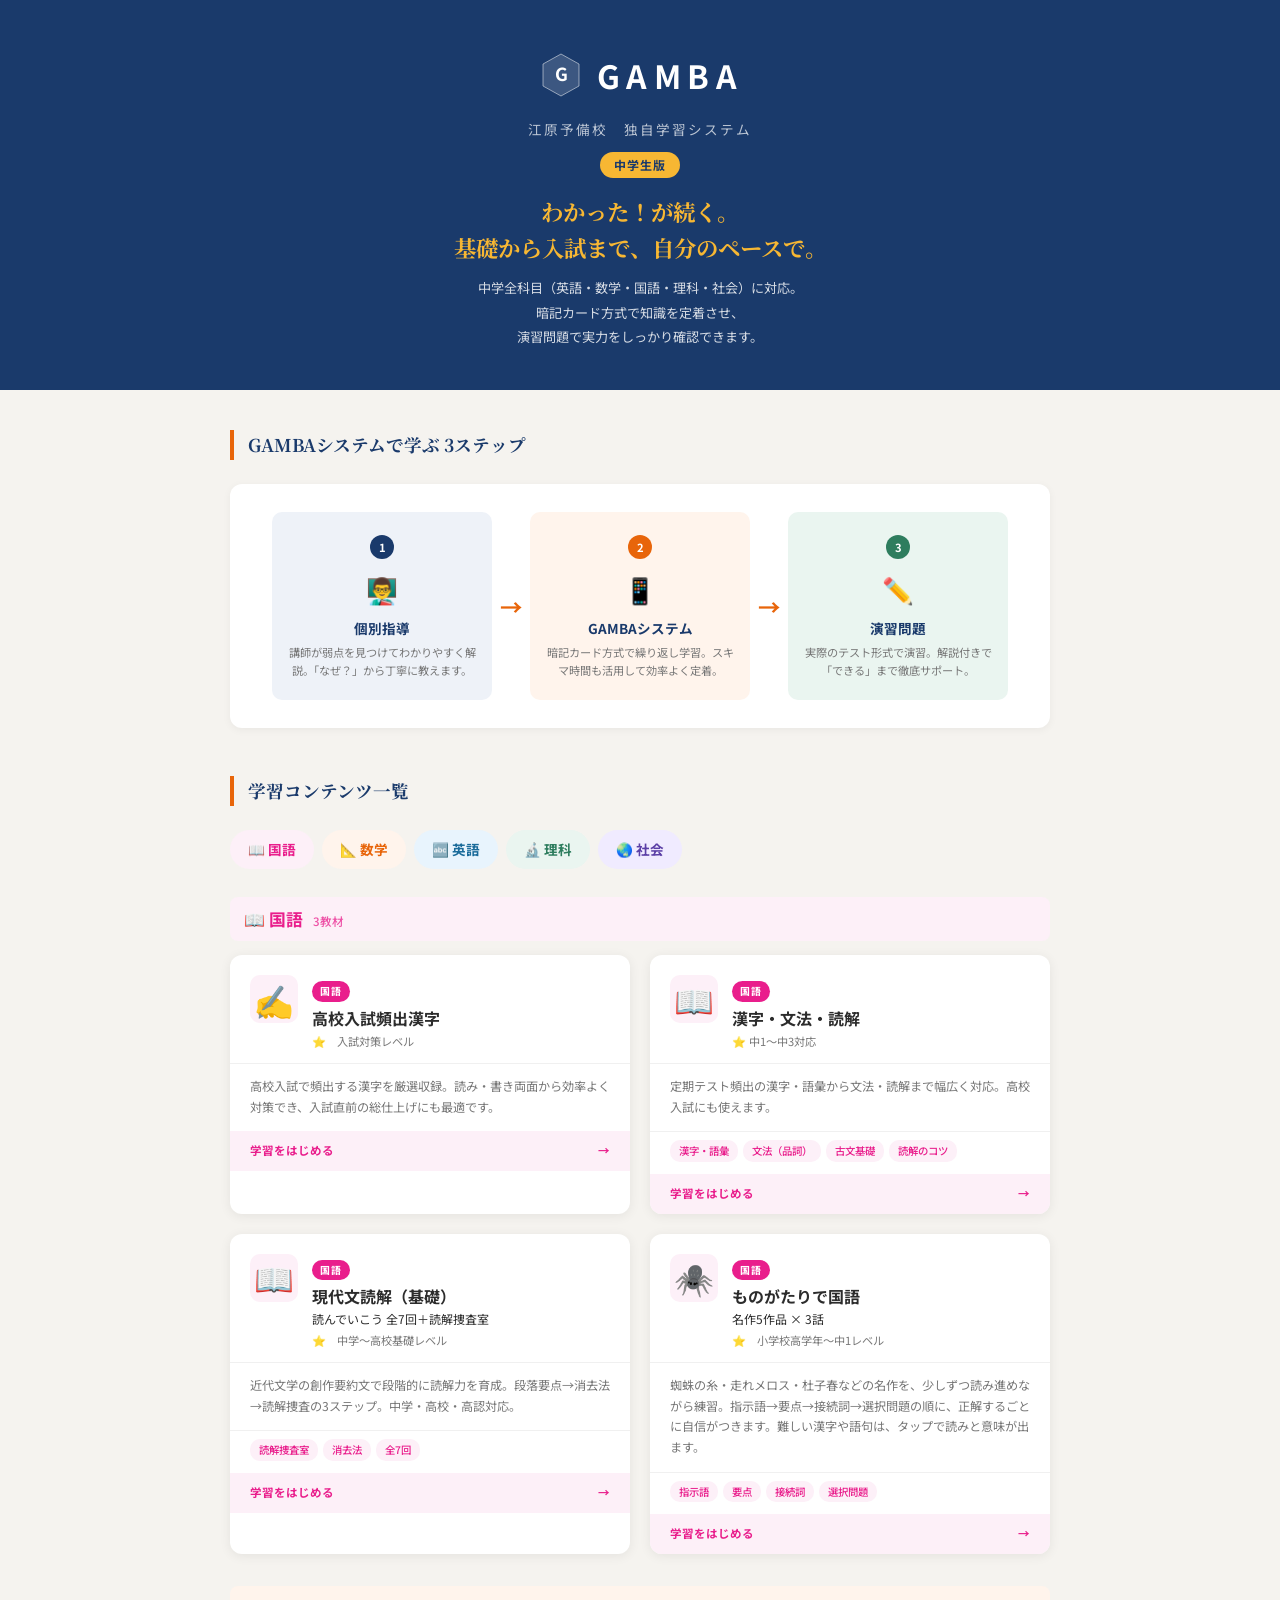
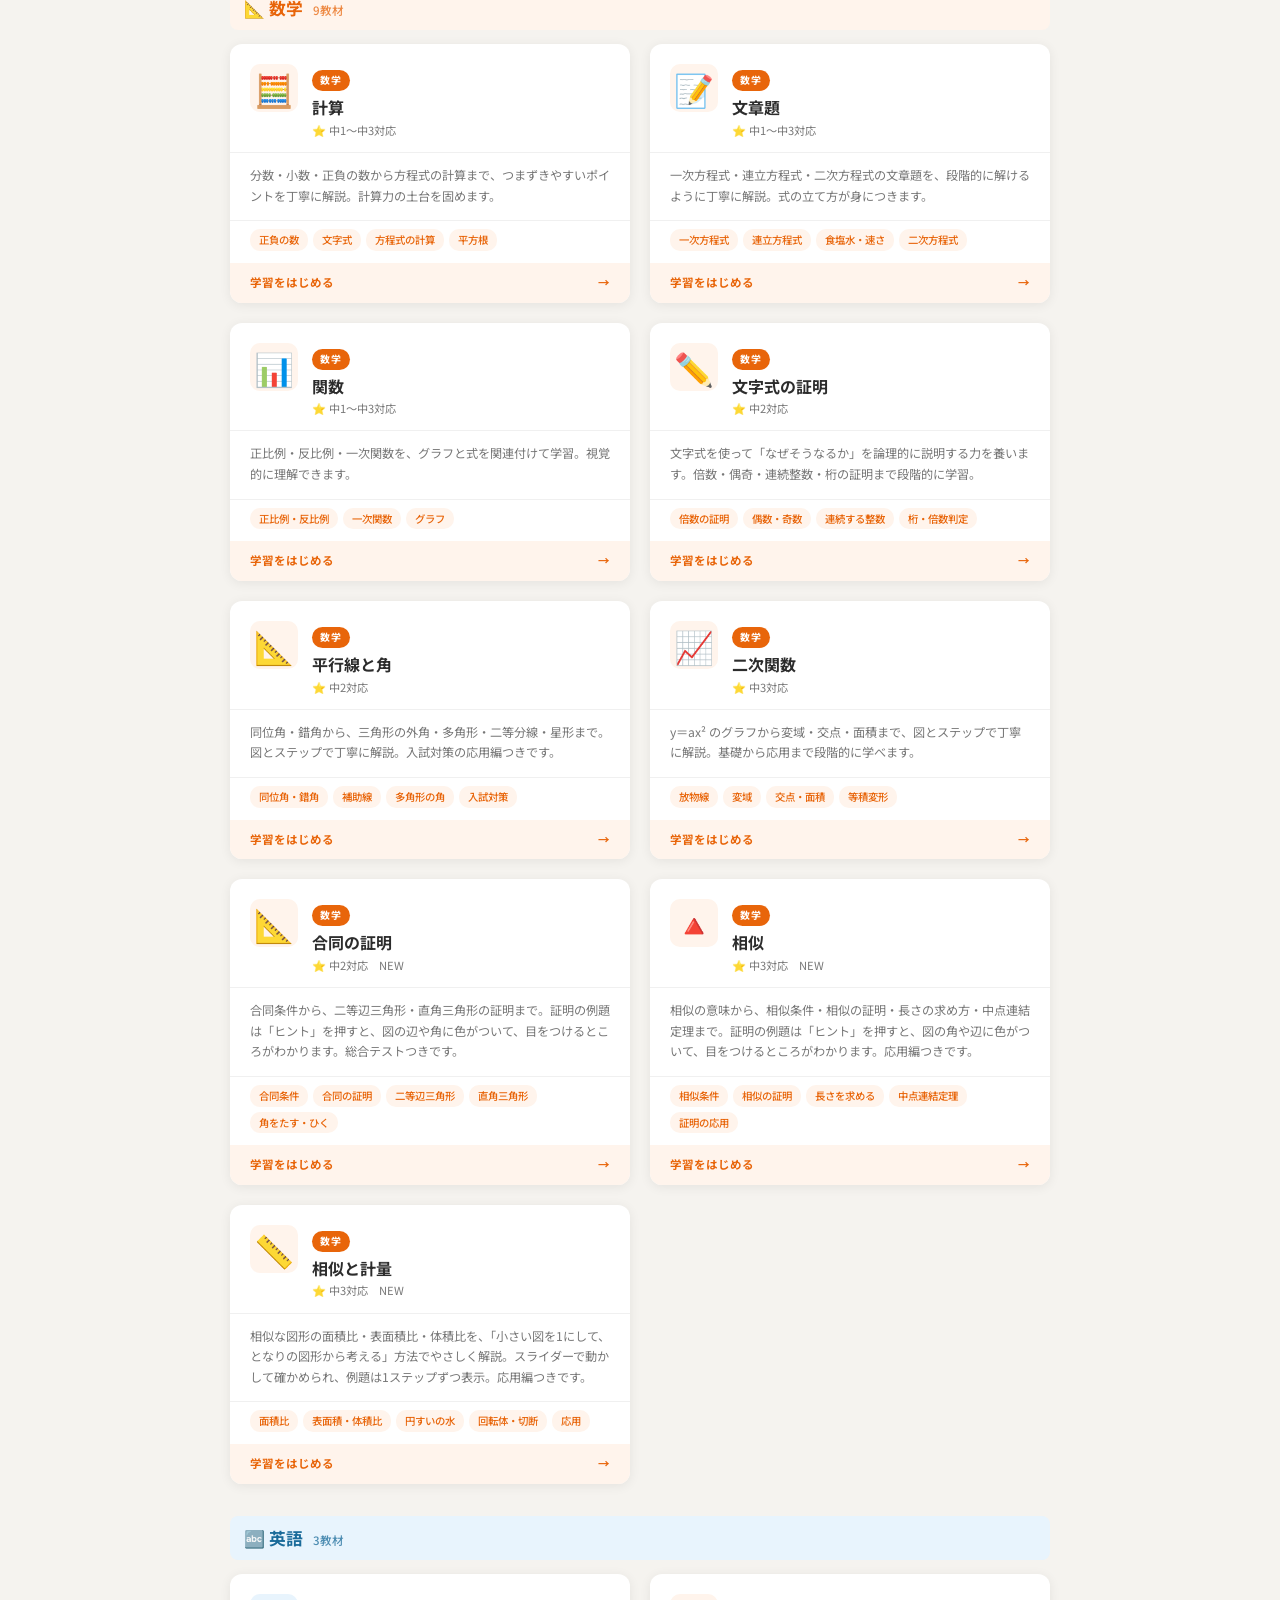
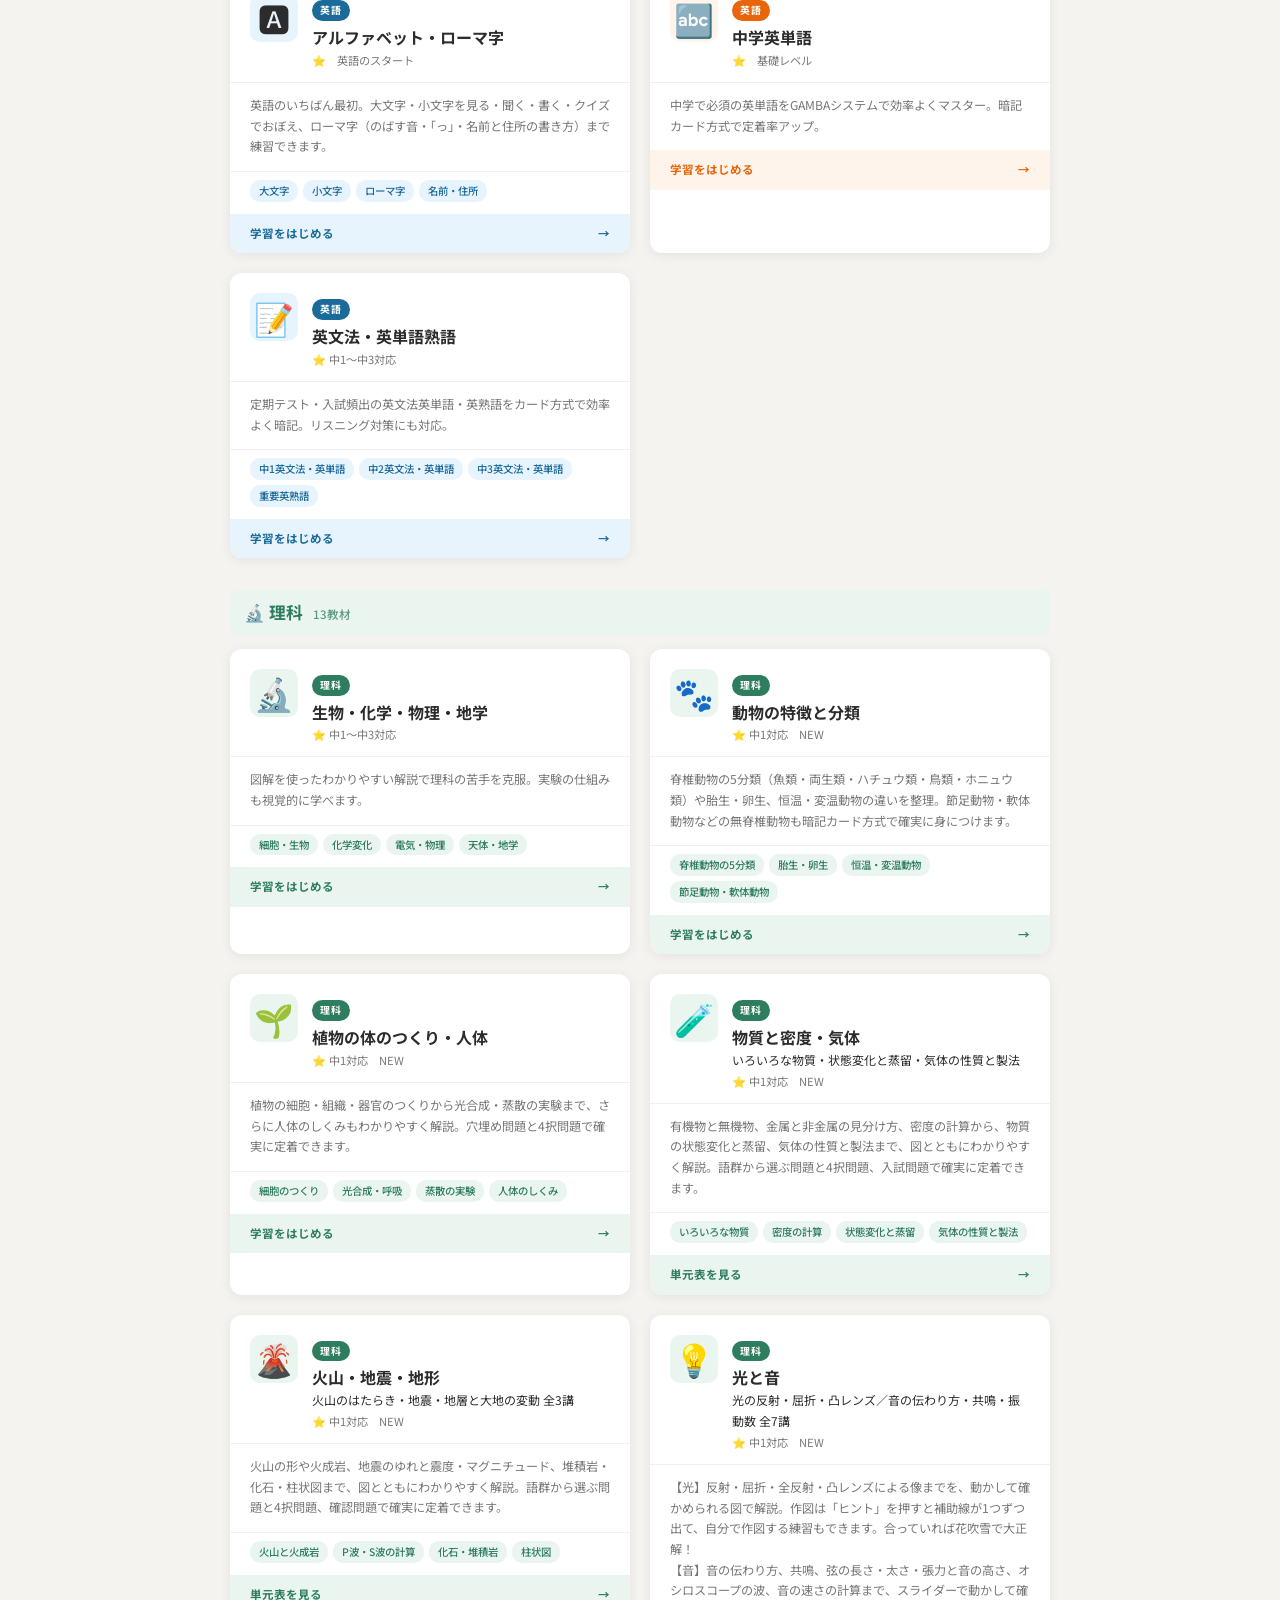
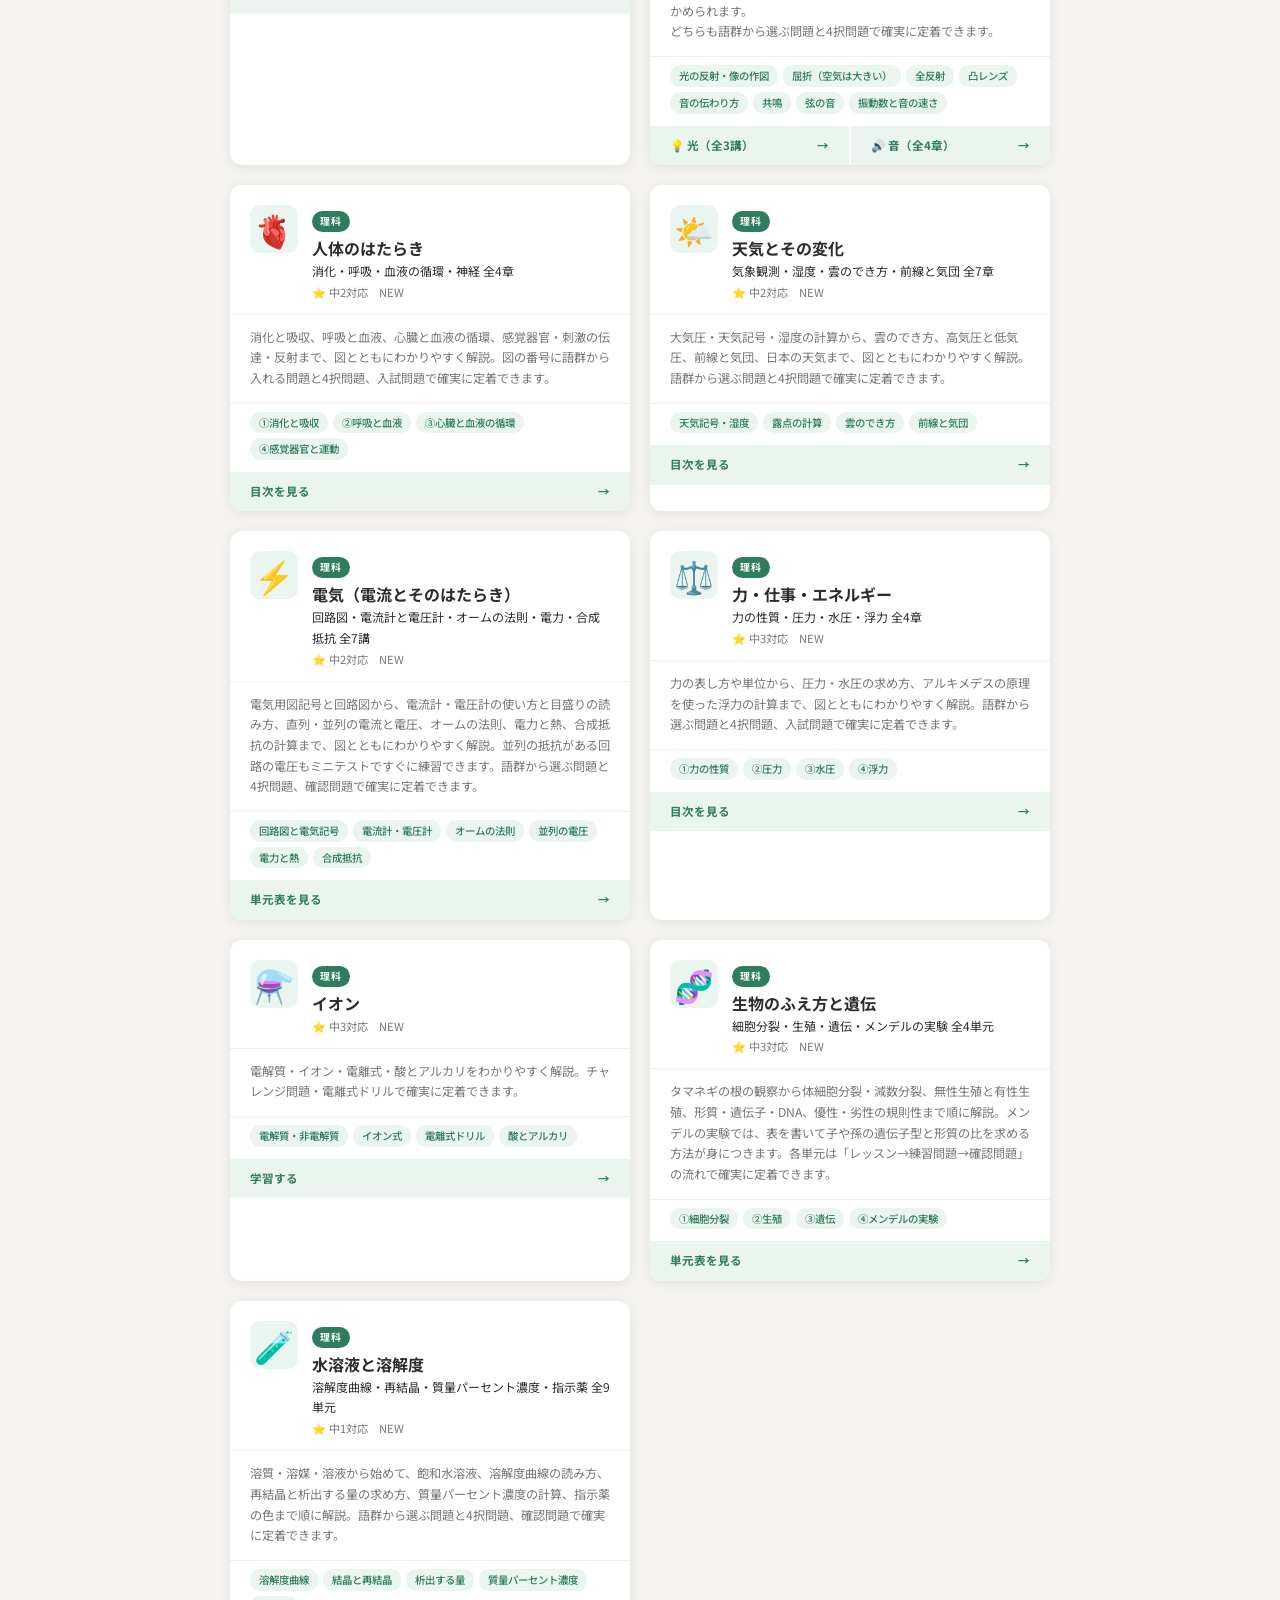
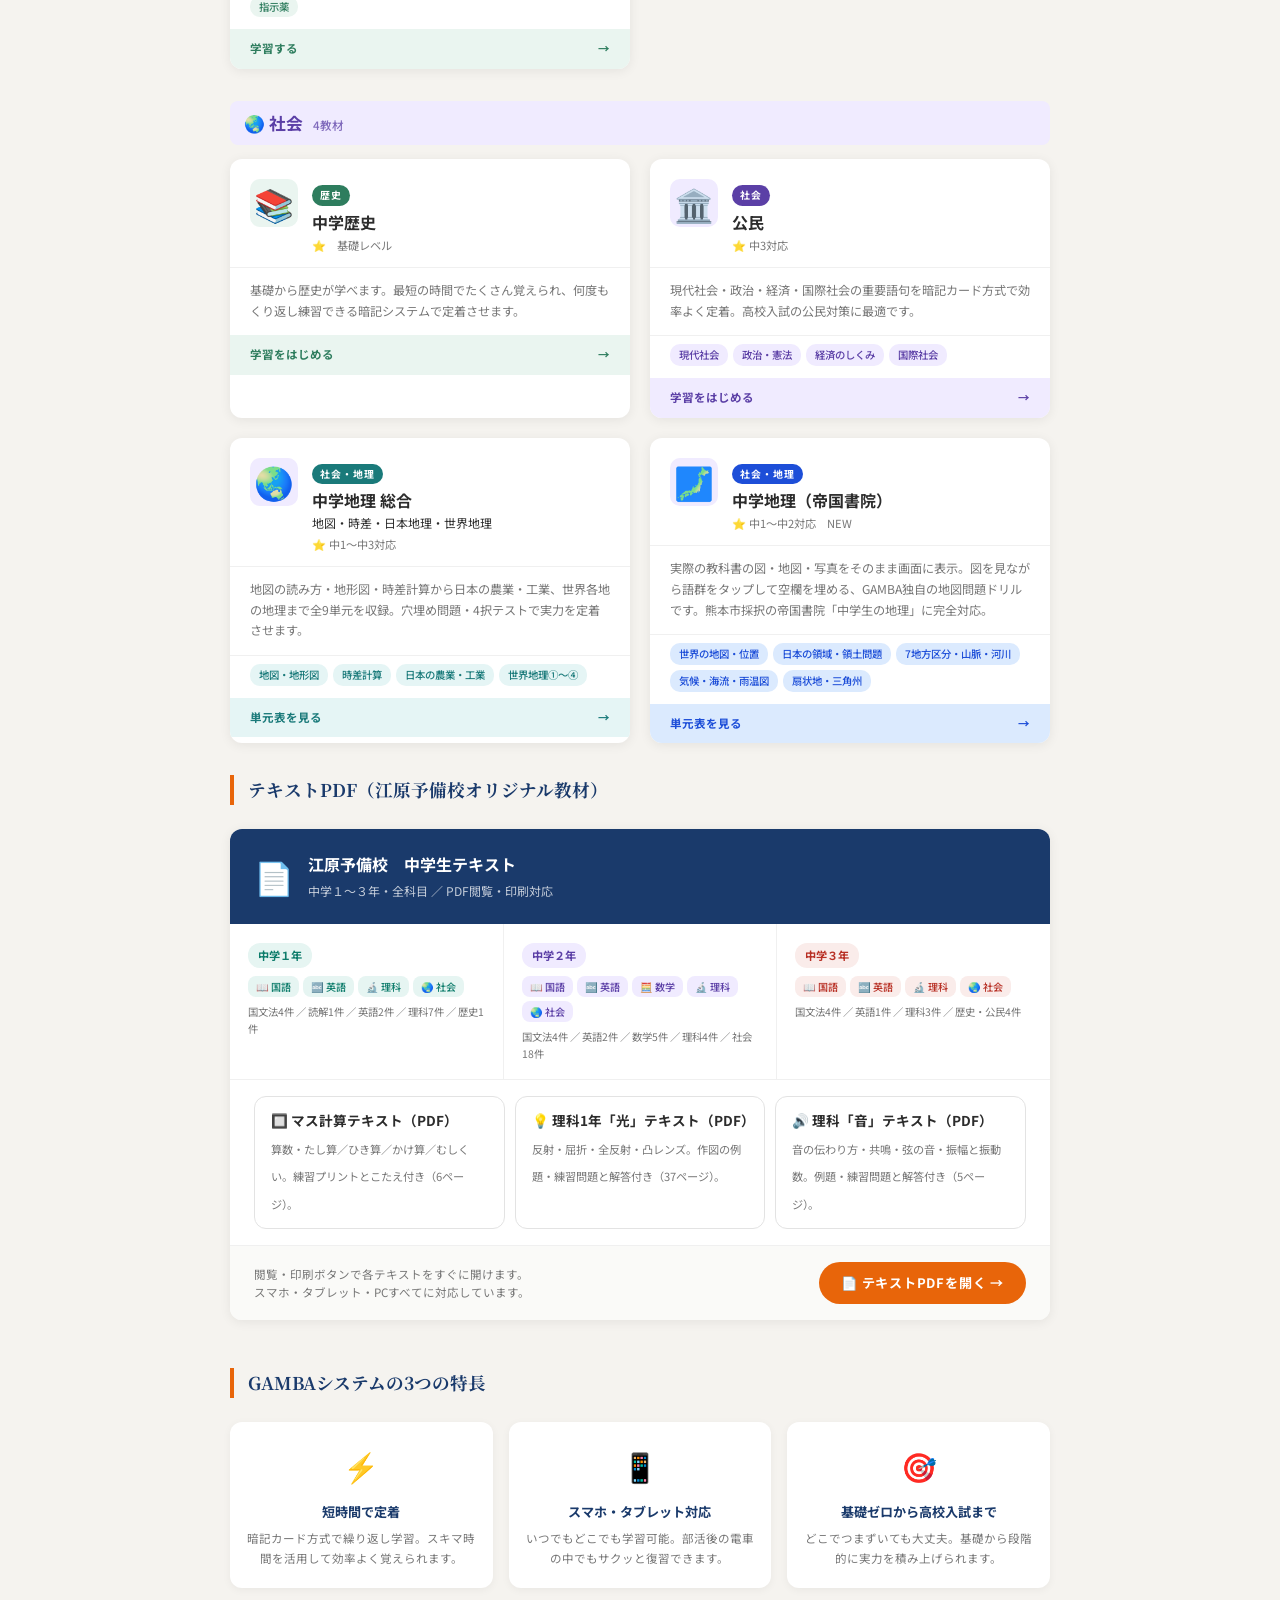
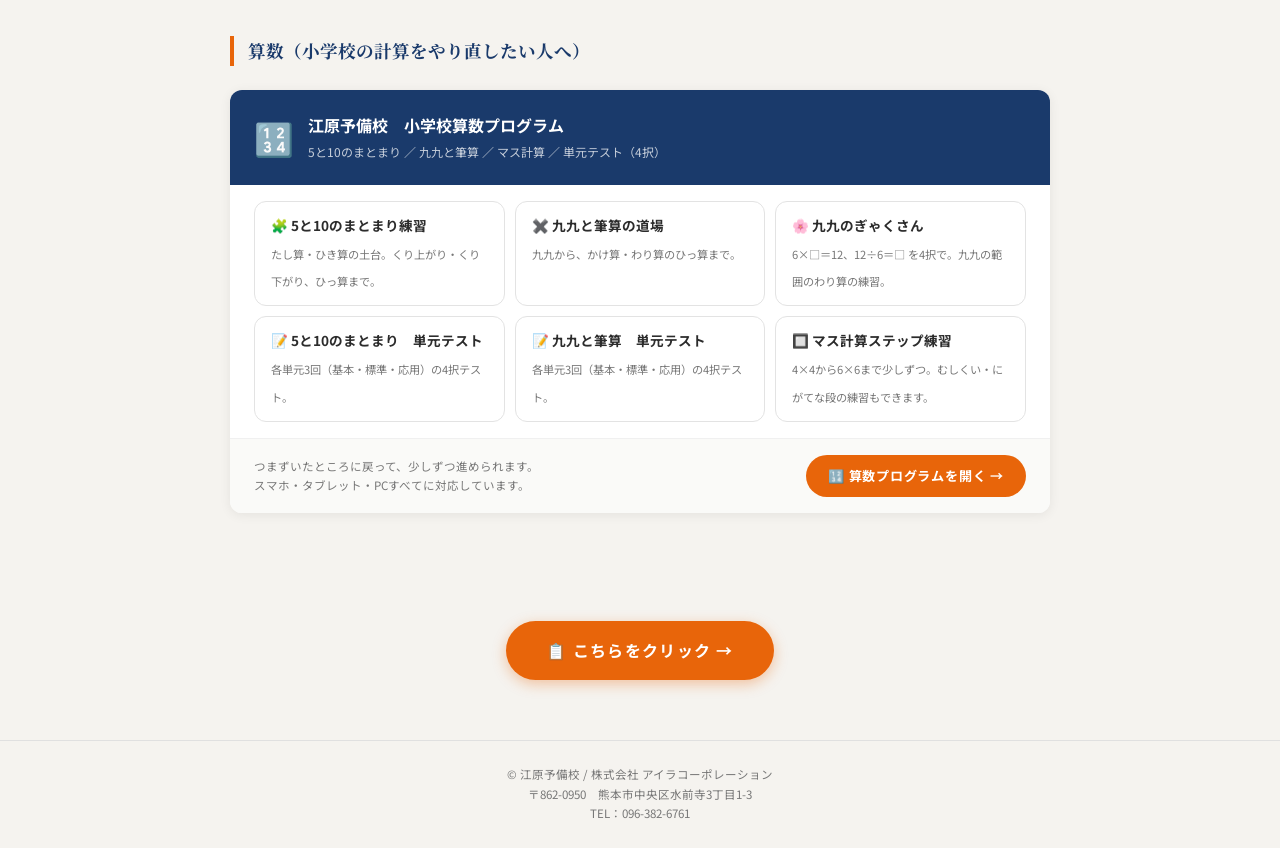
==== commit 1f98b6c0: "テキストPDFパネルに理科「光」「音」のテキストPDFを追加 Co-Authored-By: Claude Sonnet 5.5 <noreply@anthropic.com> Claude-Sess" ====
--- a/gamba_chugaku_seito.html
+++ b/gamba_chugaku_seito.html
@@ -1004,7 +1004,7 @@
           <span class="tpdf-subj-tag">🔬 理科</span>
           <span class="tpdf-subj-tag">🌏 社会</span>
         </div>
-        <div class="tpdf-pdf-counts">国文法4件 ／ 読解1件 ／ 英語2件 ／ 理科5件 ／ 歴史1件</div>
+        <div class="tpdf-pdf-counts">国文法4件 ／ 読解1件 ／ 英語2件 ／ 理科7件 ／ 歴史1件</div>
       </div>
       <div class="tpdf-grade-card tg2">
         <div class="tpdf-grade-label">中学２年</div>
@@ -1030,6 +1030,8 @@
     </div>
     <div class="sansu-links">
       <a class="sansu-link" href="masu-keisan-text.pdf" target="_blank" rel="noopener"><b>🔲 マス計算テキスト（PDF）</b><span>算数・たし算／ひき算／かけ算／むしくい。練習プリントとこたえ付き（6ページ）。</span></a>
+      <a class="sansu-link" href="hikari-text.pdf" target="_blank" rel="noopener"><b>💡 理科1年「光」テキスト（PDF）</b><span>反射・屈折・全反射・凸レンズ。作図の例題・練習問題と解答付き（37ページ）。</span></a>
+      <a class="sansu-link" href="oto-text.pdf" target="_blank" rel="noopener"><b>🔊 理科「音」テキスト（PDF）</b><span>音の伝わり方・共鳴・弦の音・振幅と振動数。例題・練習問題と解答付き（5ページ）。</span></a>
     </div>
     <div class="tpdf-footer">
       <div class="tpdf-footer-note">
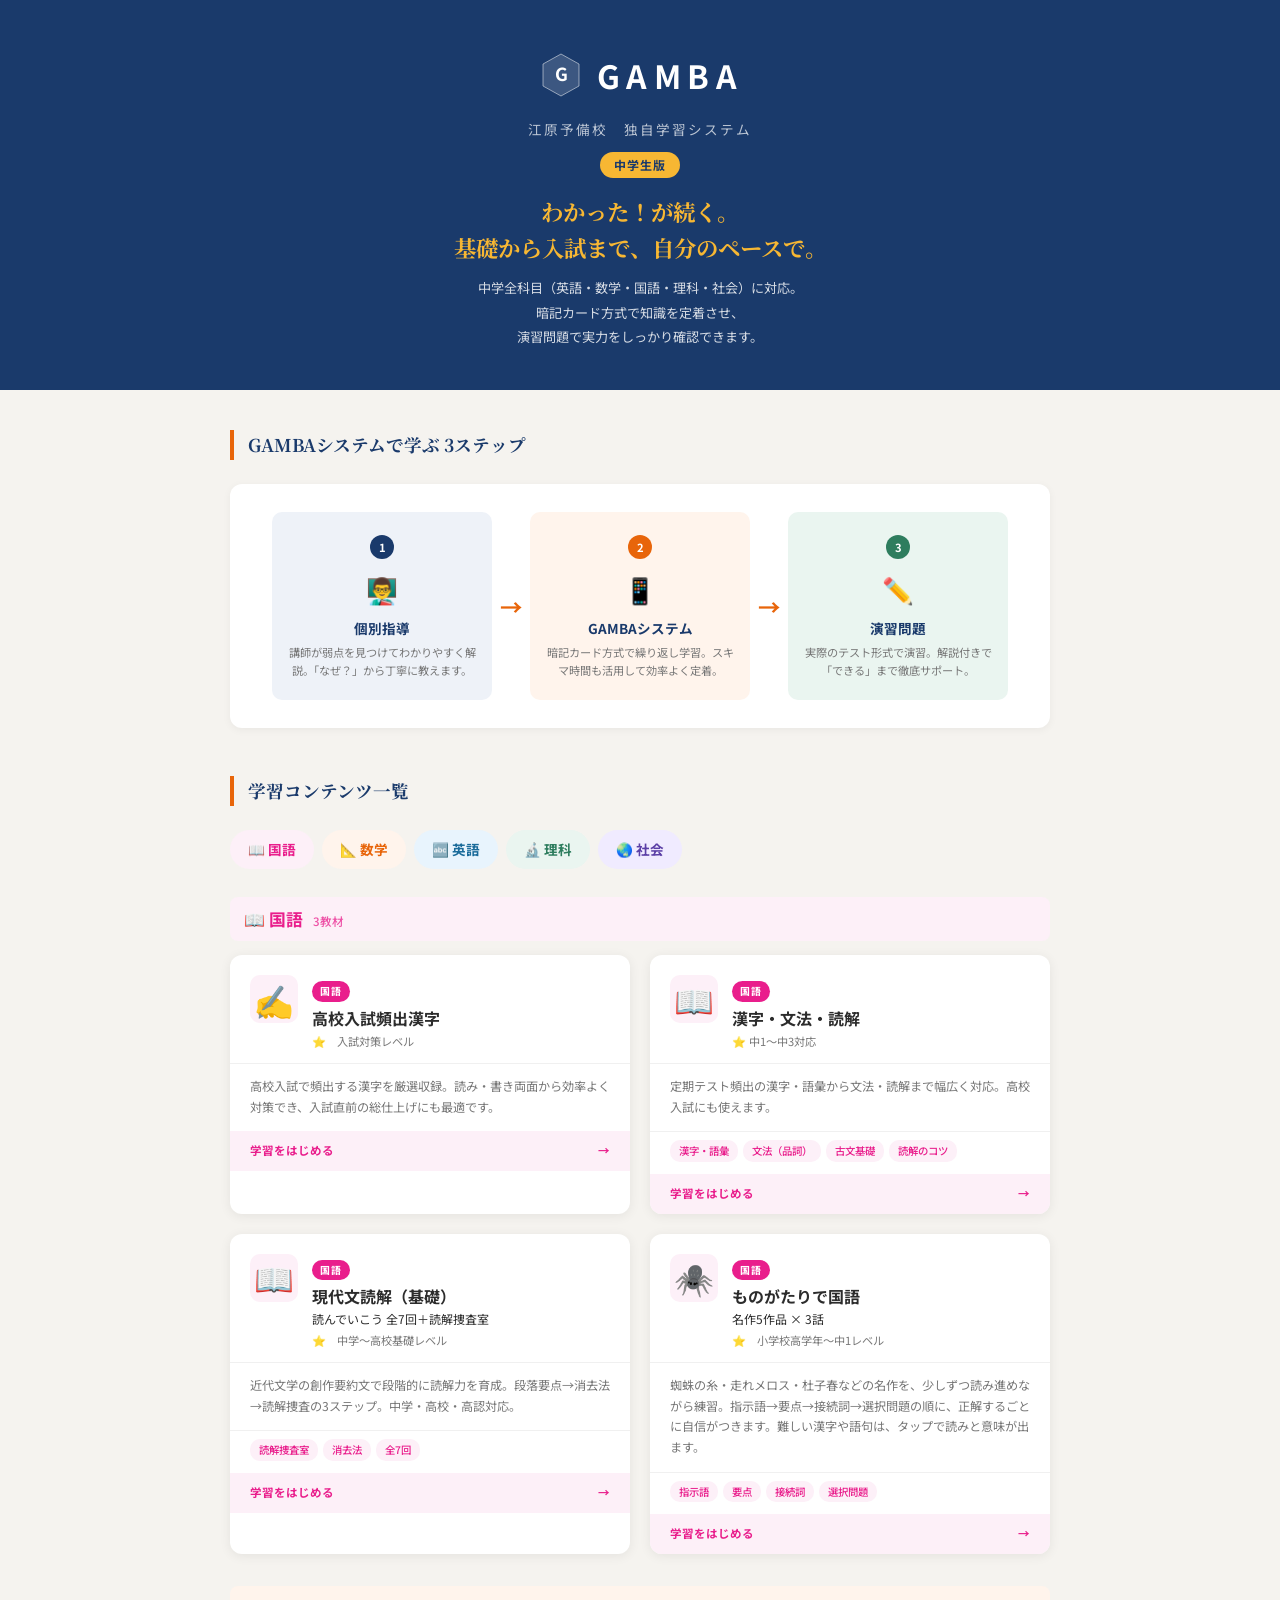
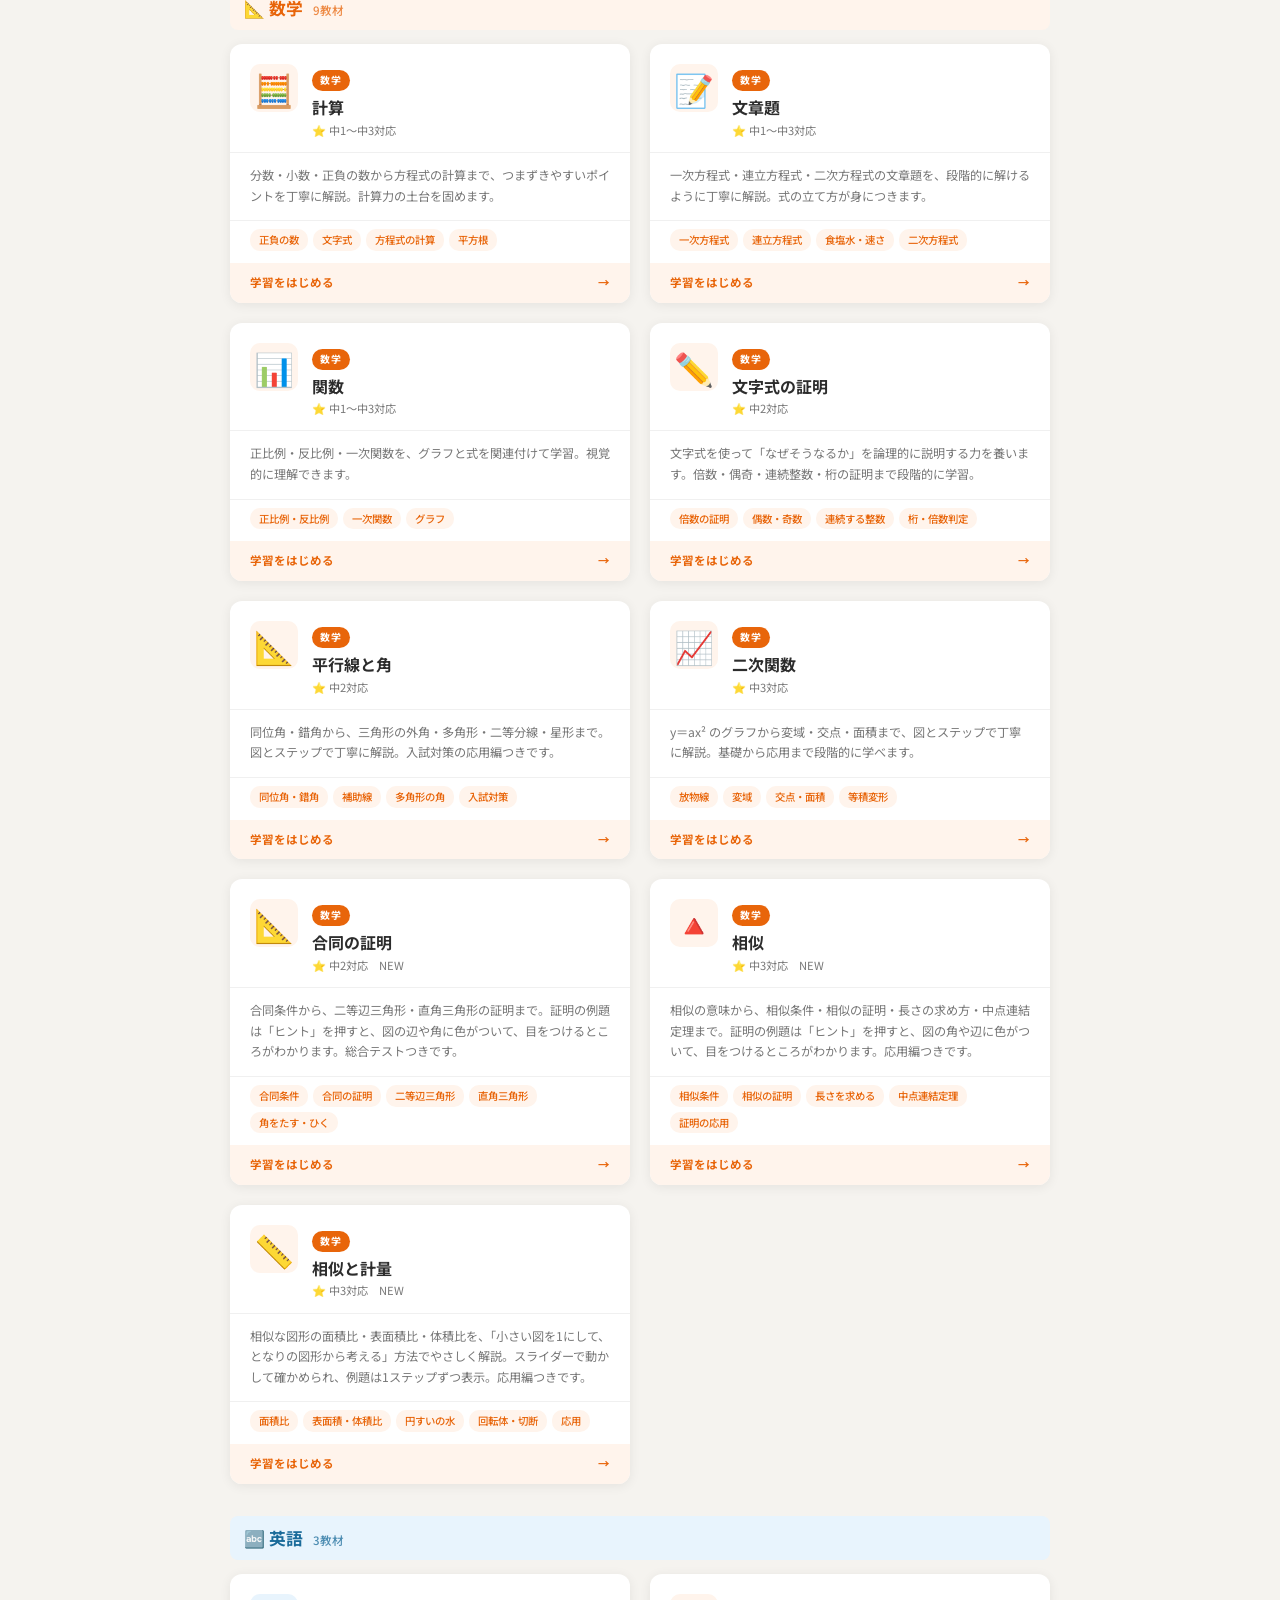
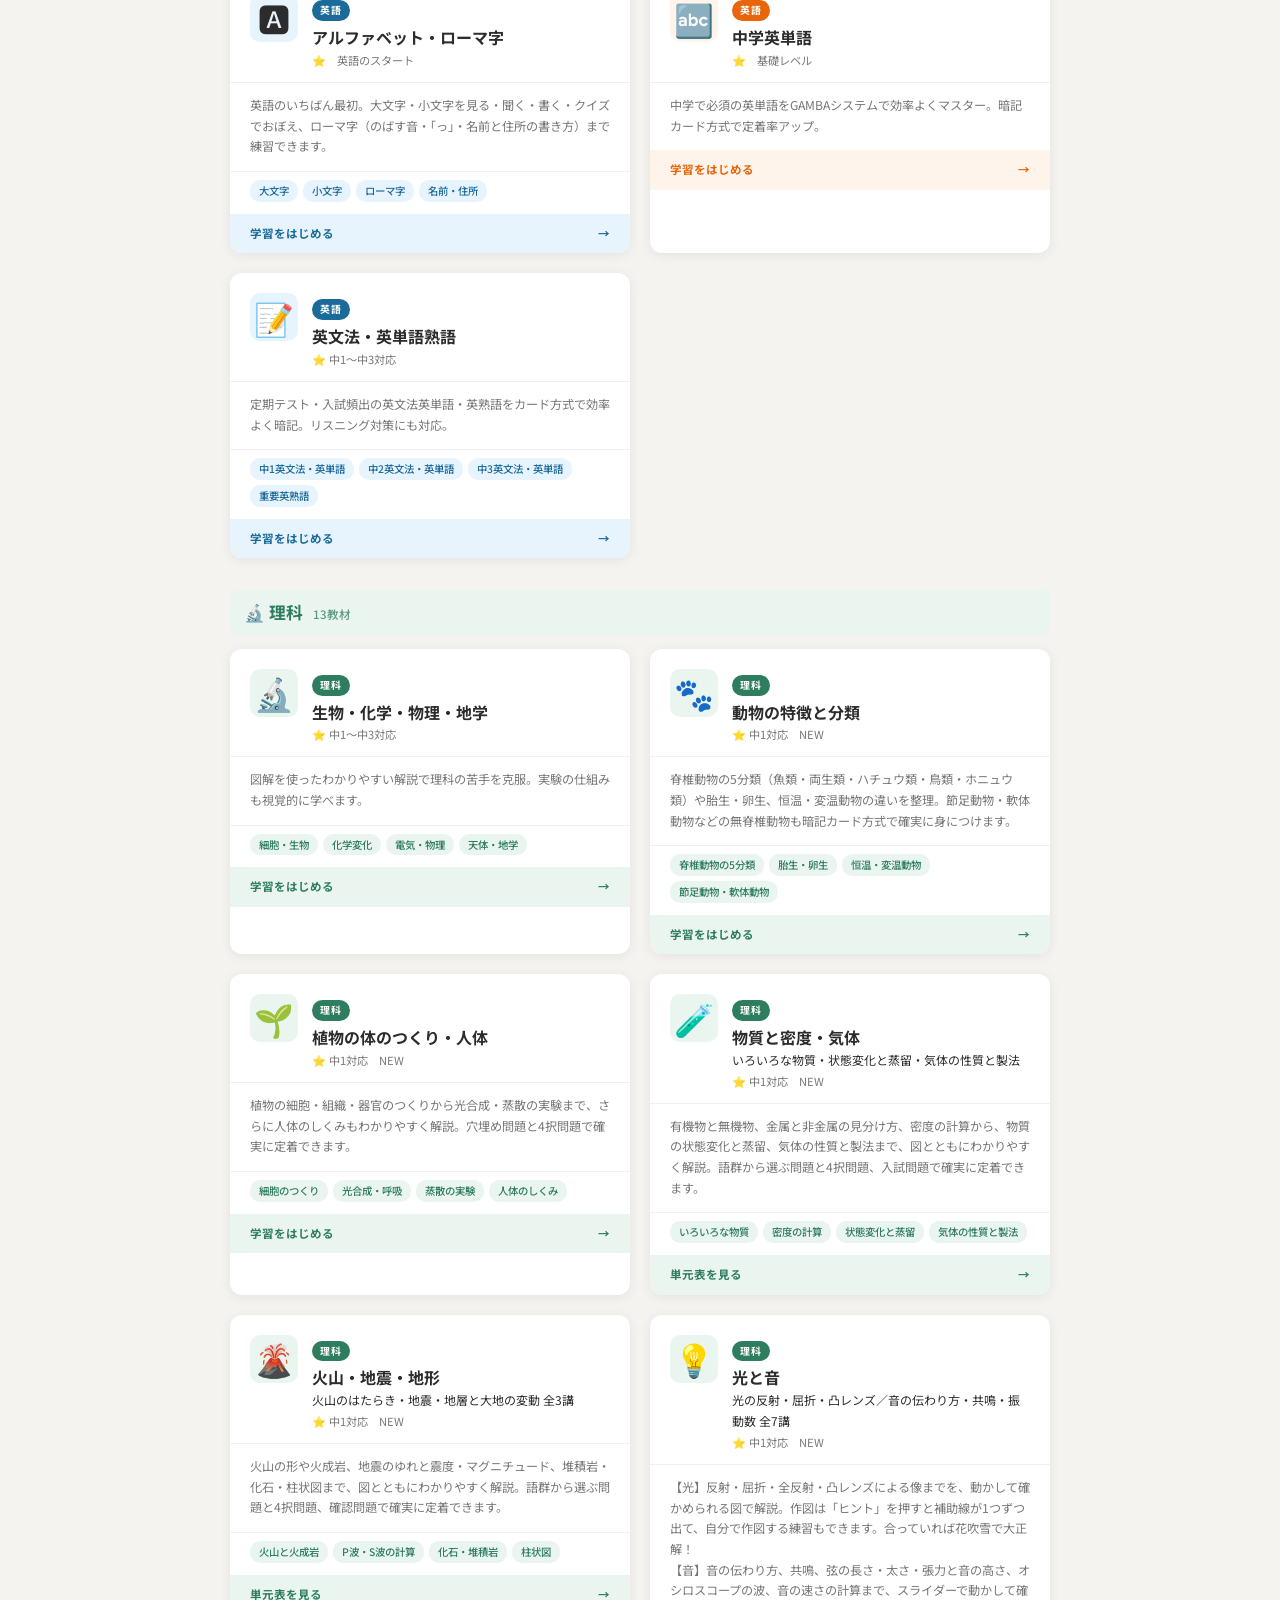
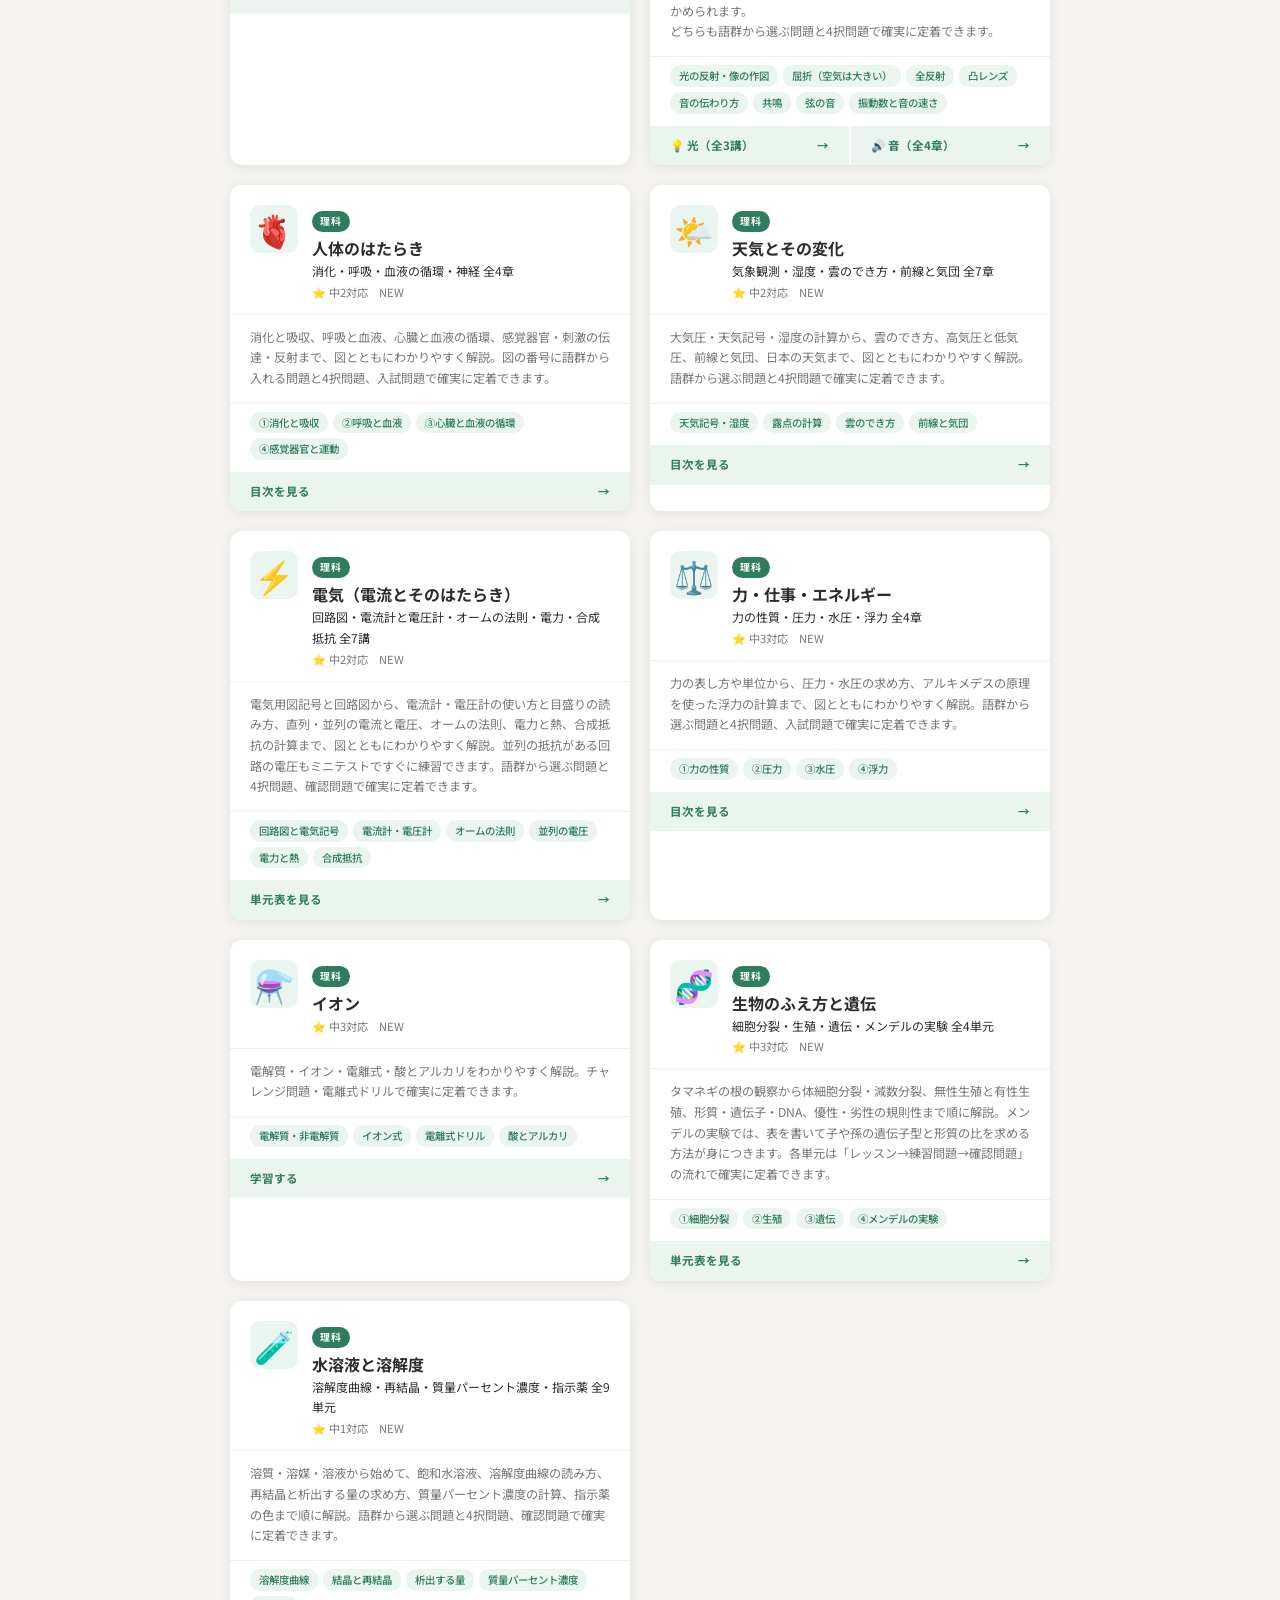
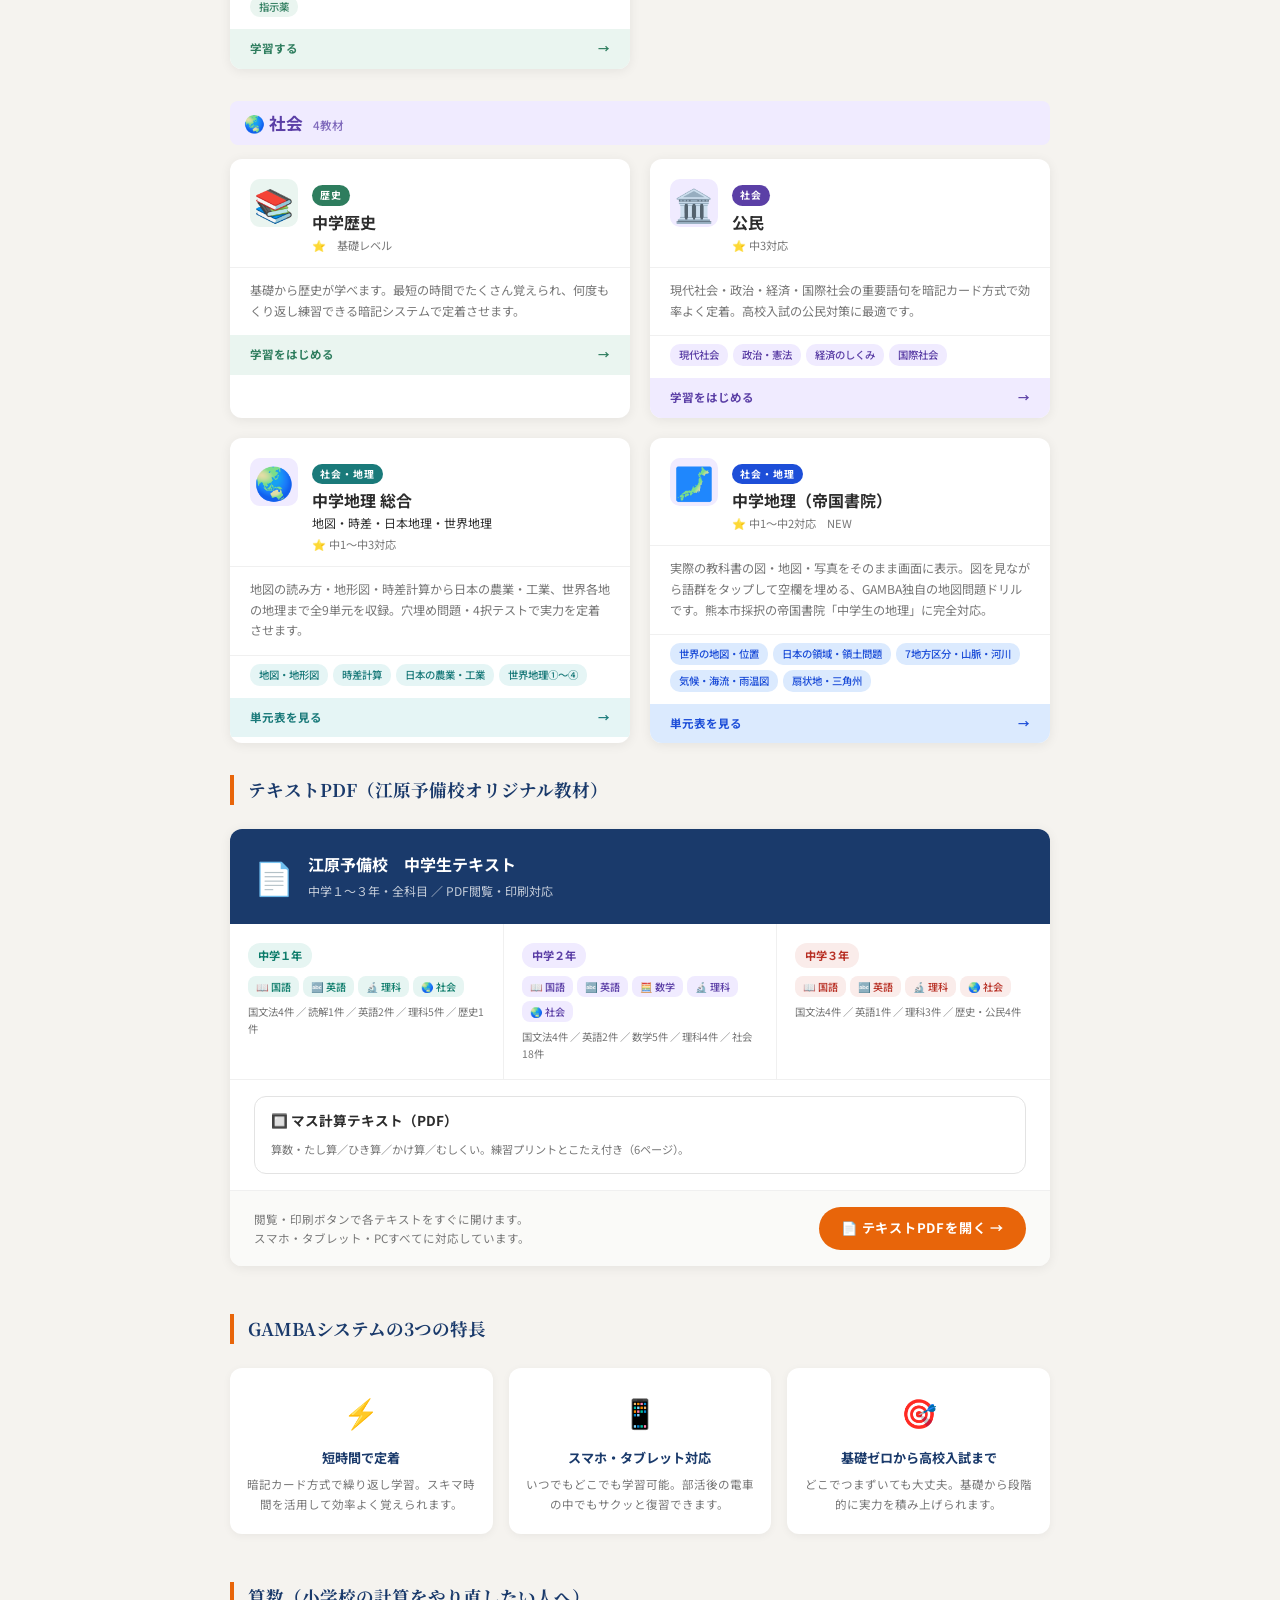
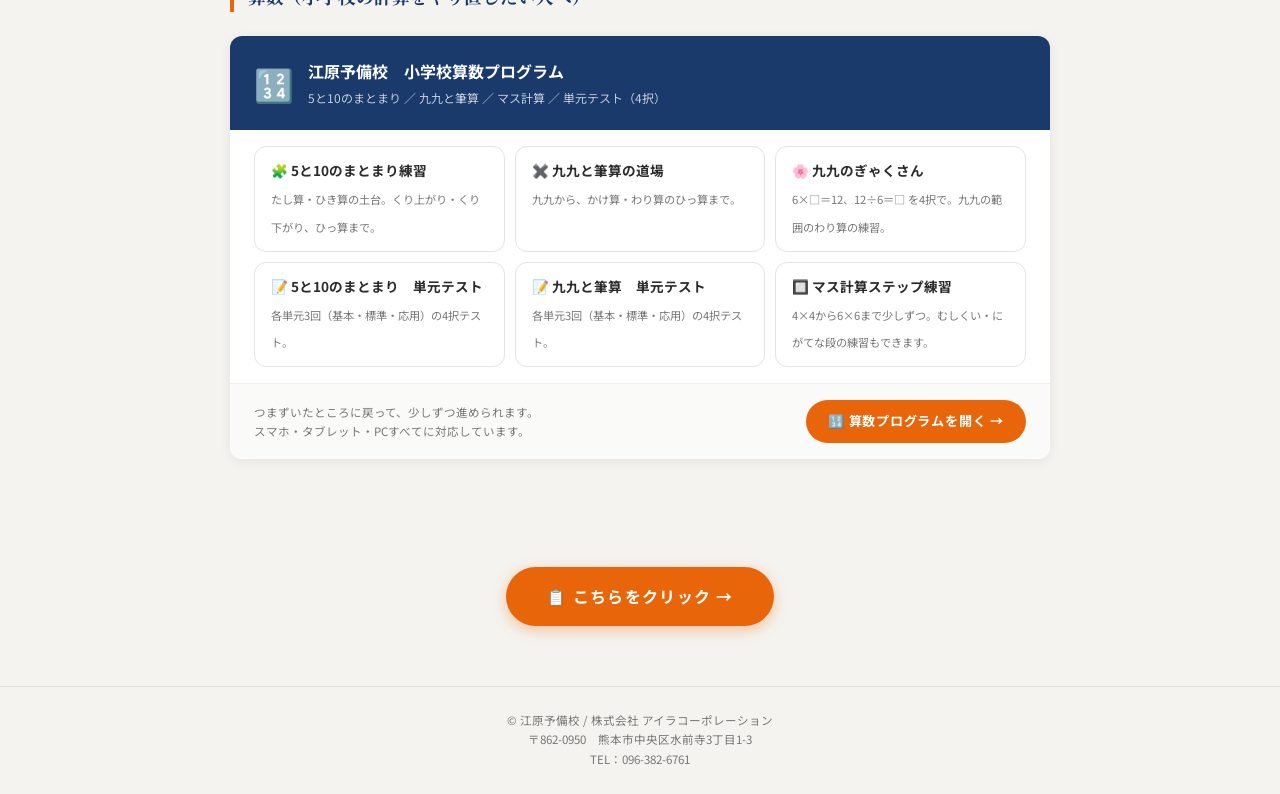
==== commit 159e917a: "テキストPDFパネルへの光・音の追加を取り消し Co-Authored-By: Claude Sonnet 5.5 <noreply@anthropic.com> Claude-Session: ht" ====
--- a/gamba_chugaku_seito.html
+++ b/gamba_chugaku_seito.html
@@ -1004,7 +1004,7 @@
           <span class="tpdf-subj-tag">🔬 理科</span>
           <span class="tpdf-subj-tag">🌏 社会</span>
         </div>
-        <div class="tpdf-pdf-counts">国文法4件 ／ 読解1件 ／ 英語2件 ／ 理科7件 ／ 歴史1件</div>
+        <div class="tpdf-pdf-counts">国文法4件 ／ 読解1件 ／ 英語2件 ／ 理科5件 ／ 歴史1件</div>
       </div>
       <div class="tpdf-grade-card tg2">
         <div class="tpdf-grade-label">中学２年</div>
@@ -1030,8 +1030,6 @@
     </div>
     <div class="sansu-links">
       <a class="sansu-link" href="masu-keisan-text.pdf" target="_blank" rel="noopener"><b>🔲 マス計算テキスト（PDF）</b><span>算数・たし算／ひき算／かけ算／むしくい。練習プリントとこたえ付き（6ページ）。</span></a>
-      <a class="sansu-link" href="hikari-text.pdf" target="_blank" rel="noopener"><b>💡 理科1年「光」テキスト（PDF）</b><span>反射・屈折・全反射・凸レンズ。作図の例題・練習問題と解答付き（37ページ）。</span></a>
-      <a class="sansu-link" href="oto-text.pdf" target="_blank" rel="noopener"><b>🔊 理科「音」テキスト（PDF）</b><span>音の伝わり方・共鳴・弦の音・振幅と振動数。例題・練習問題と解答付き（5ページ）。</span></a>
     </div>
     <div class="tpdf-footer">
       <div class="tpdf-footer-note">
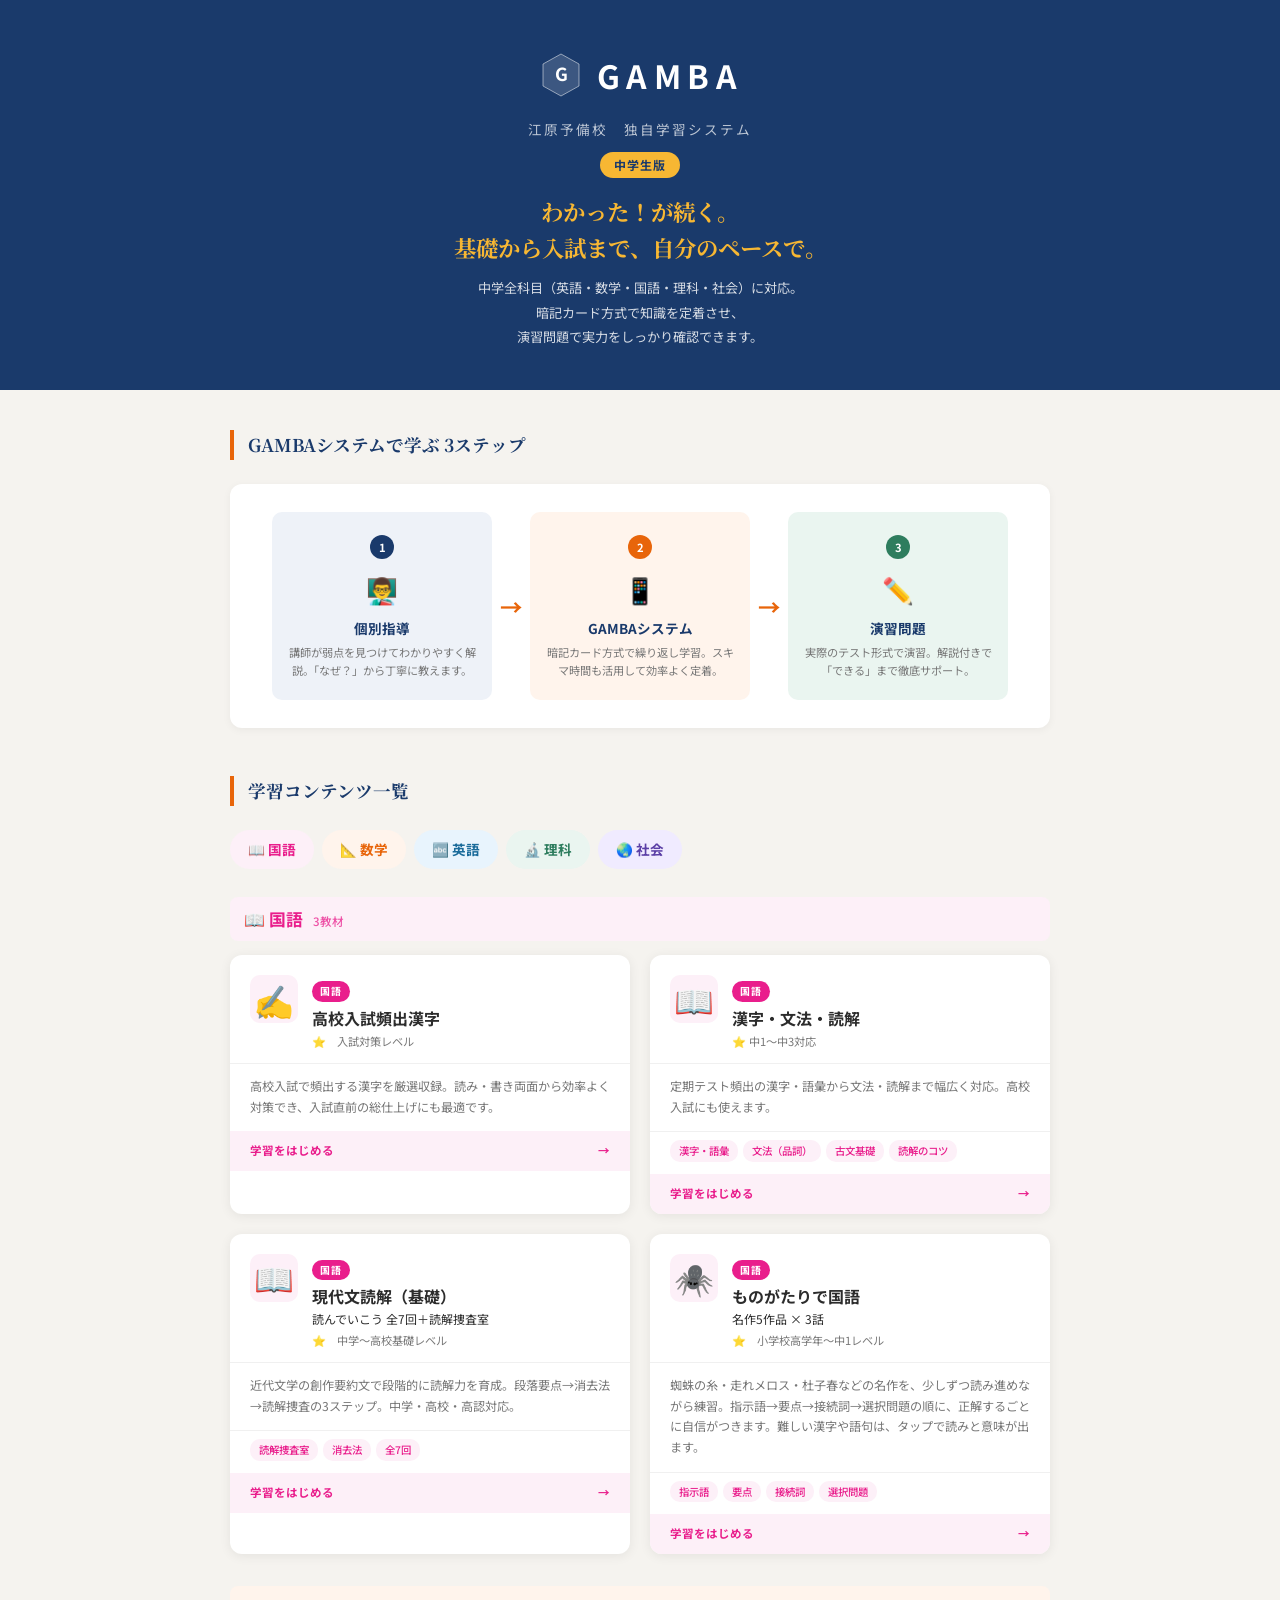
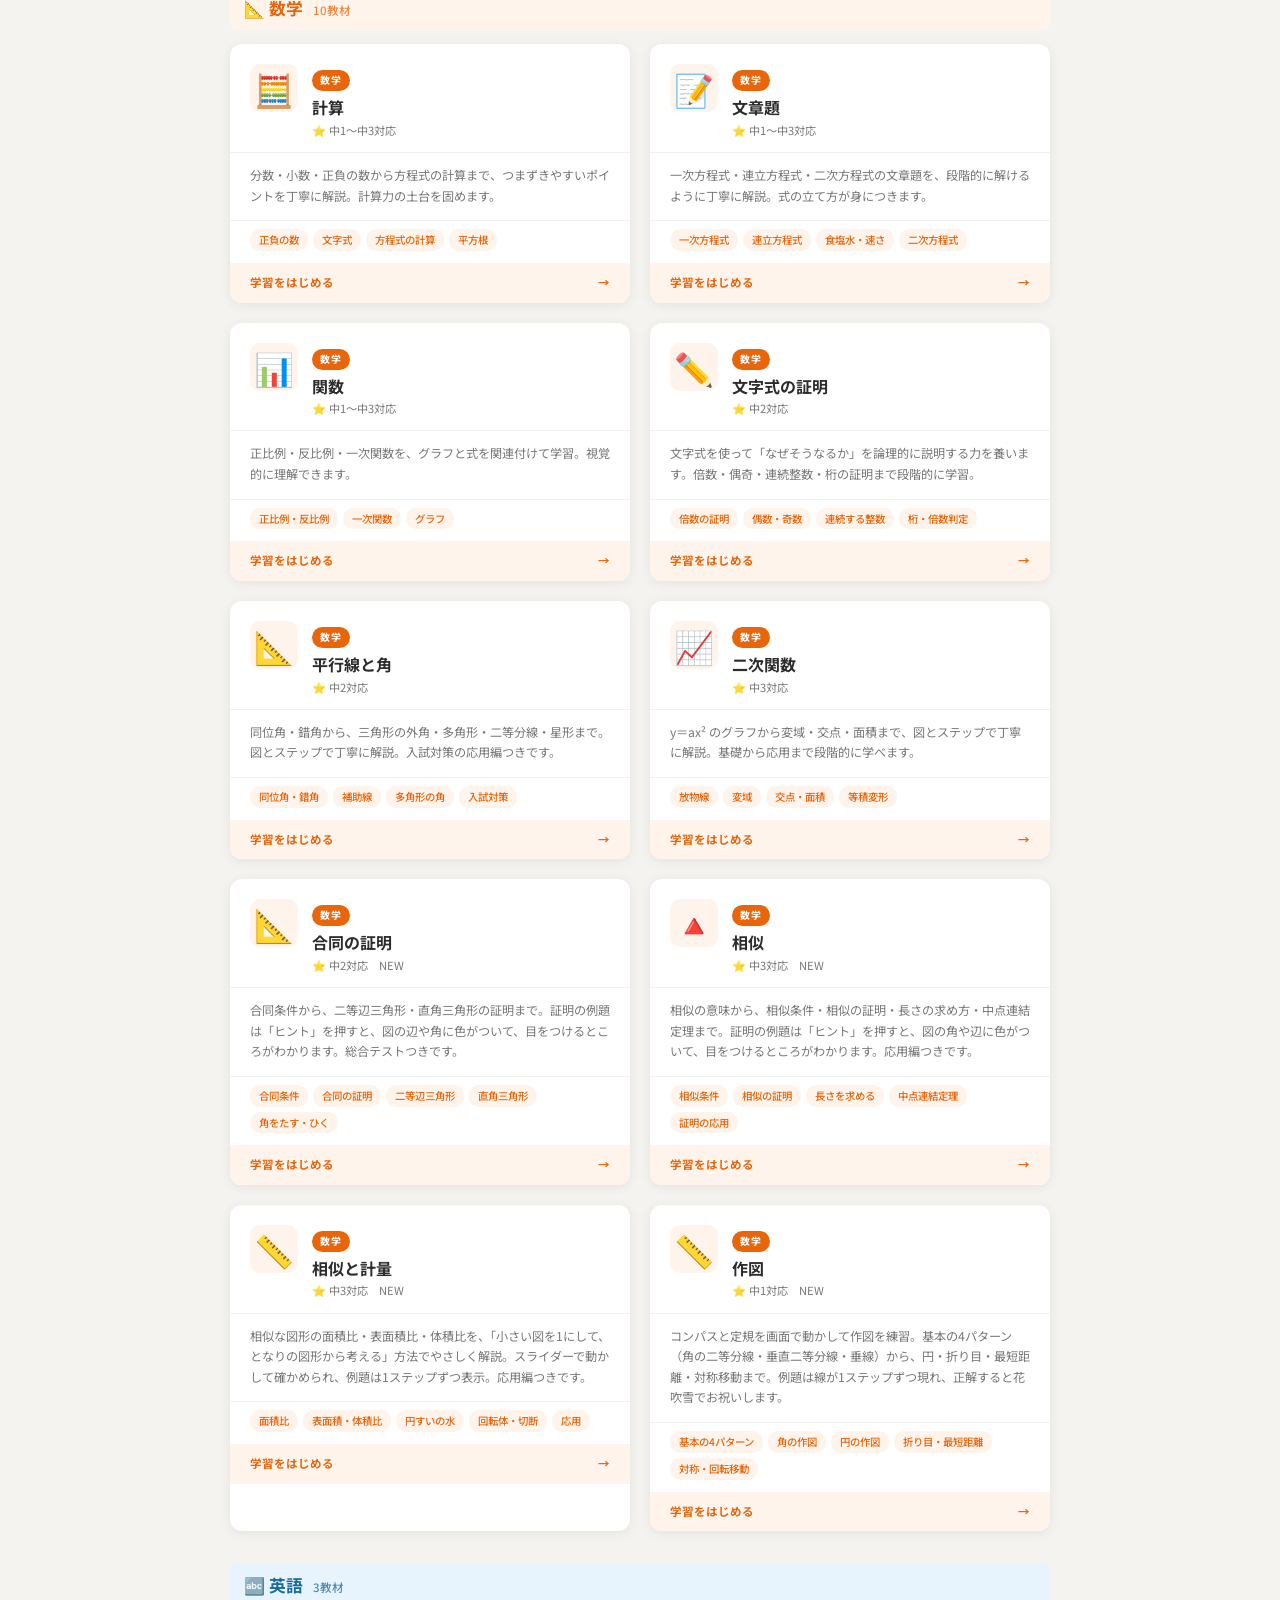
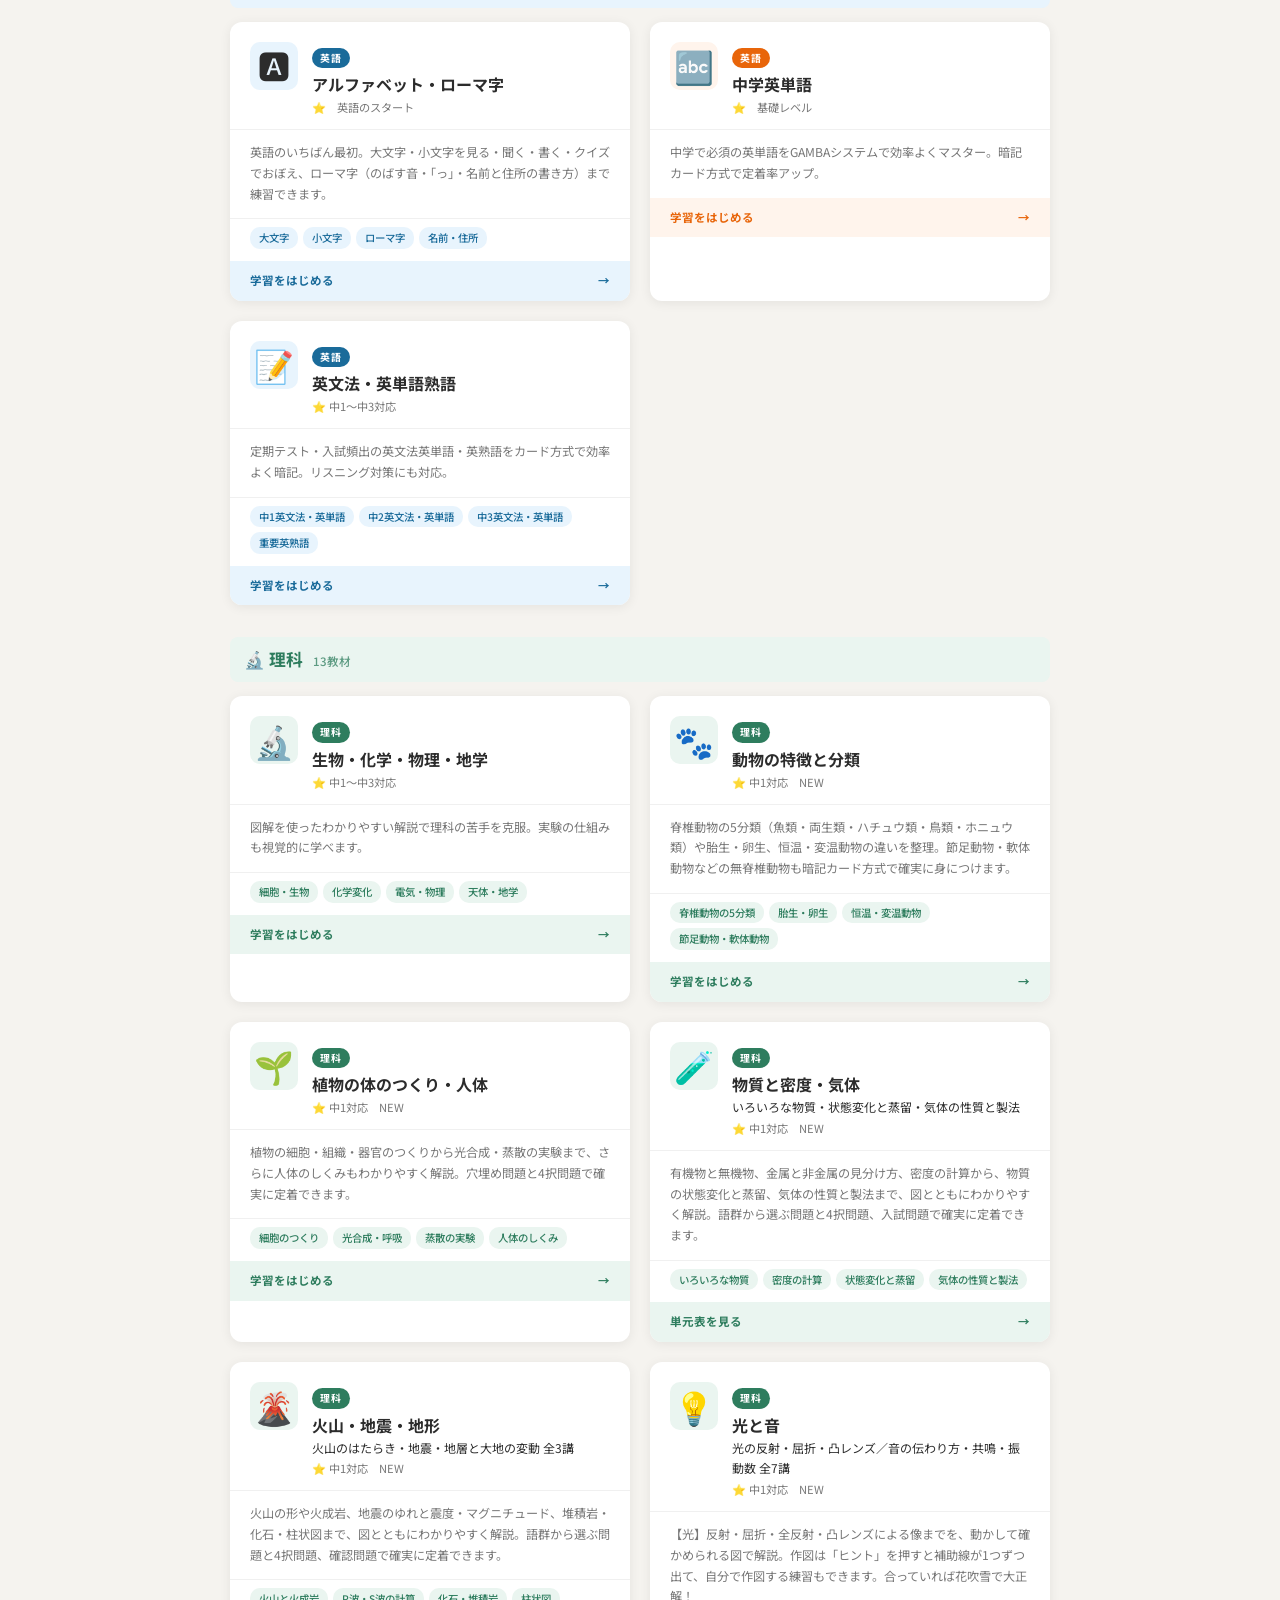
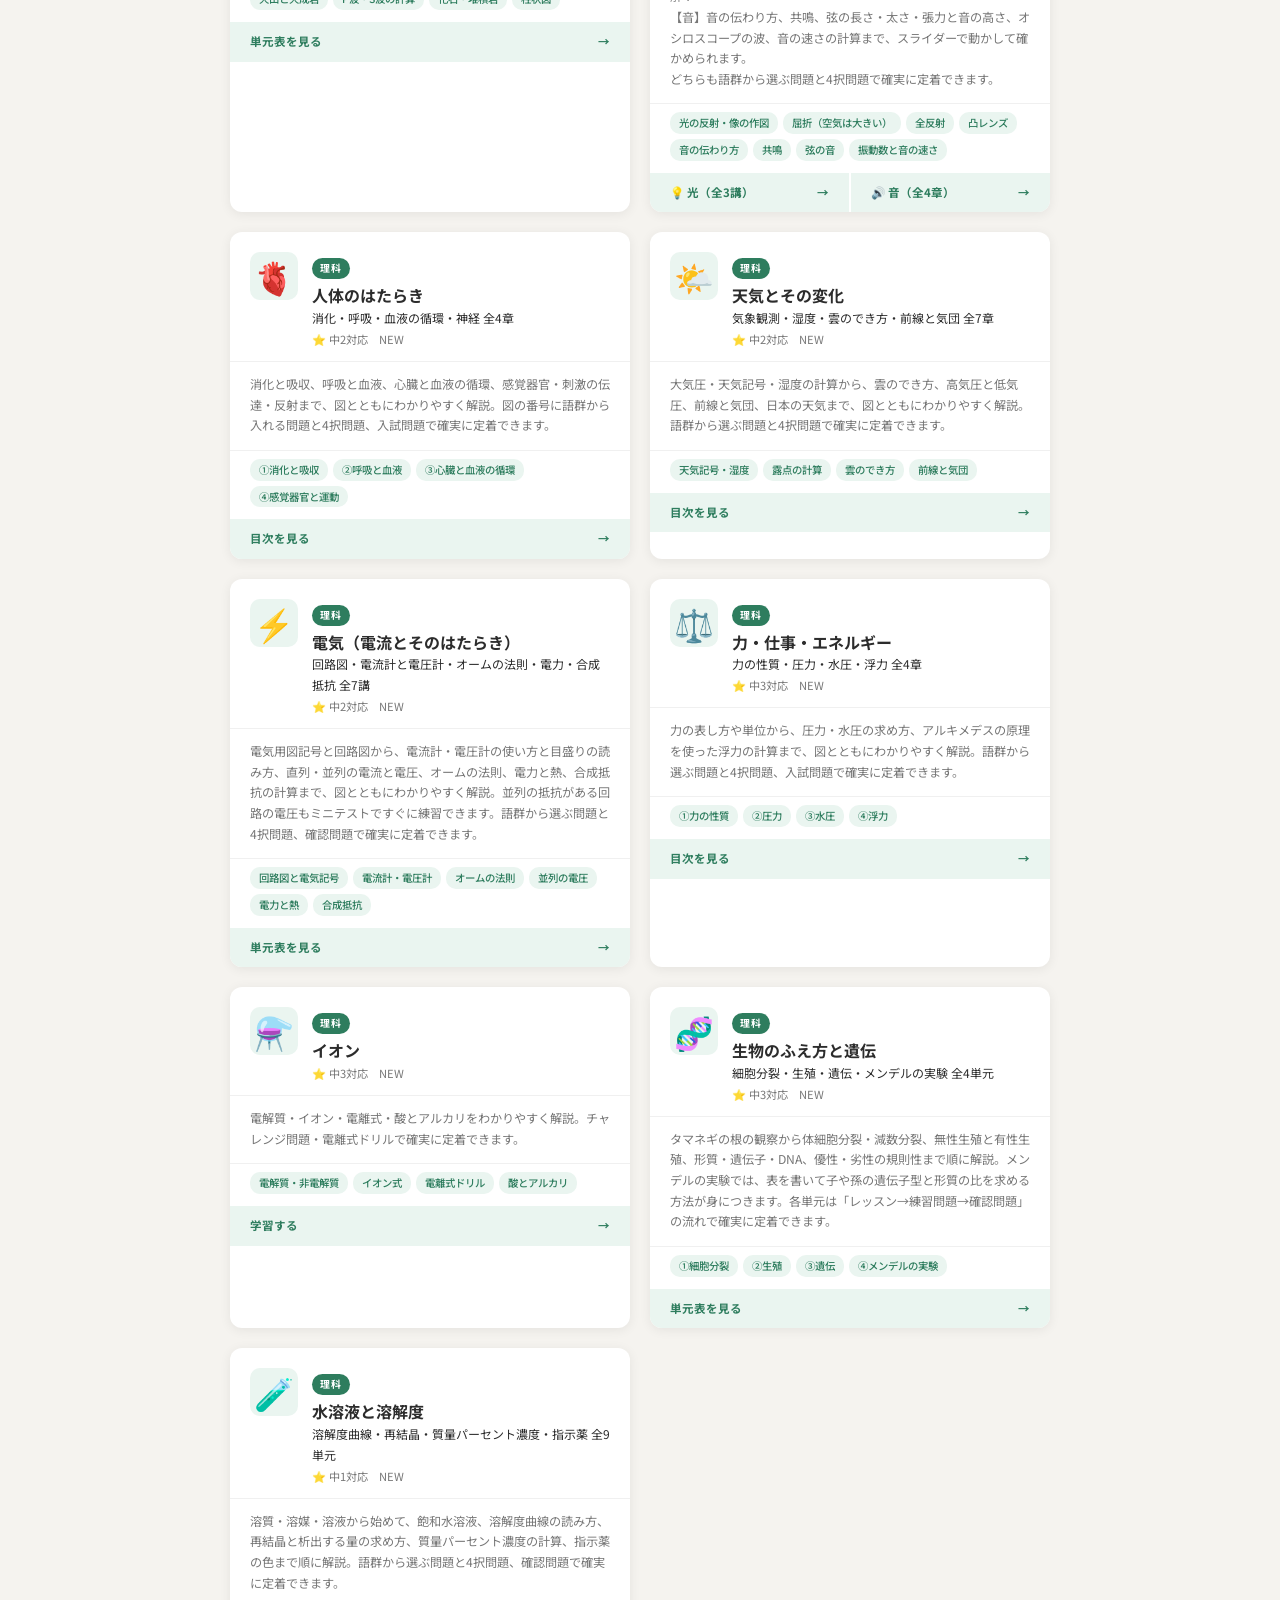
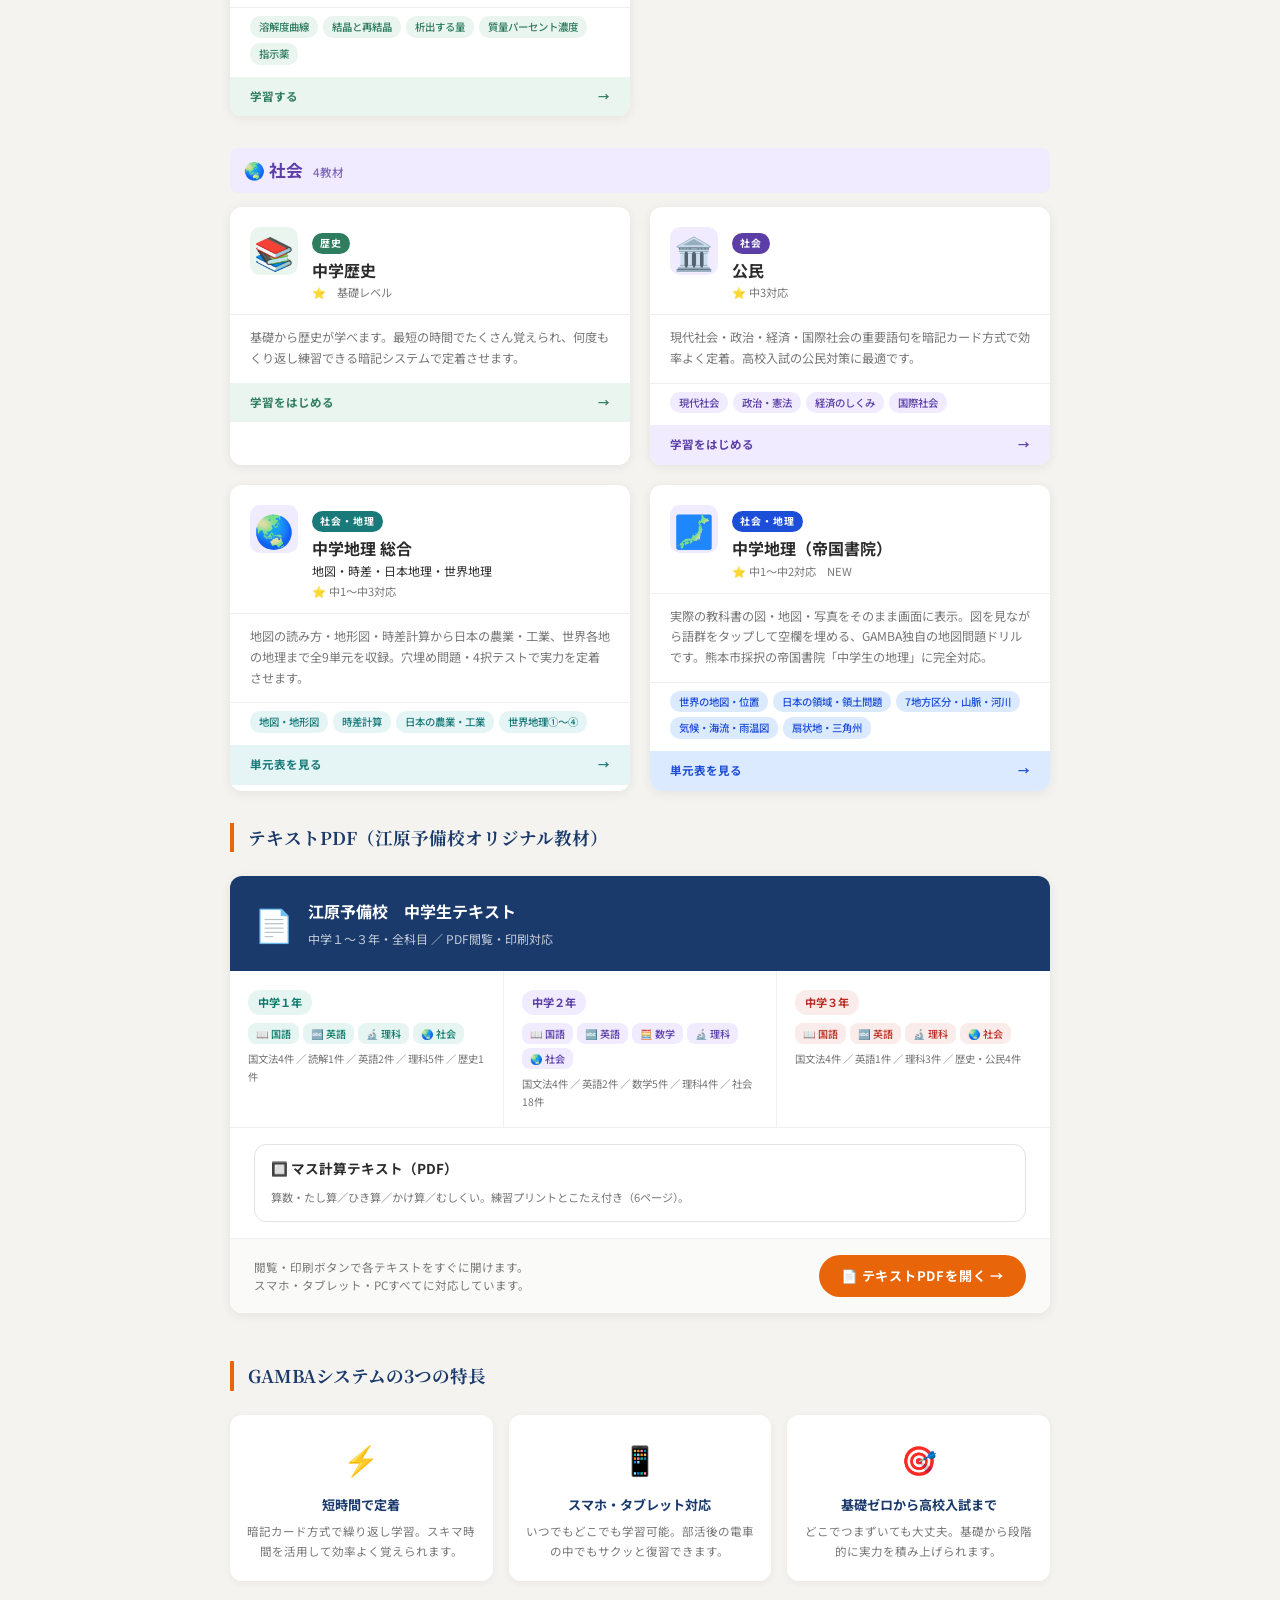
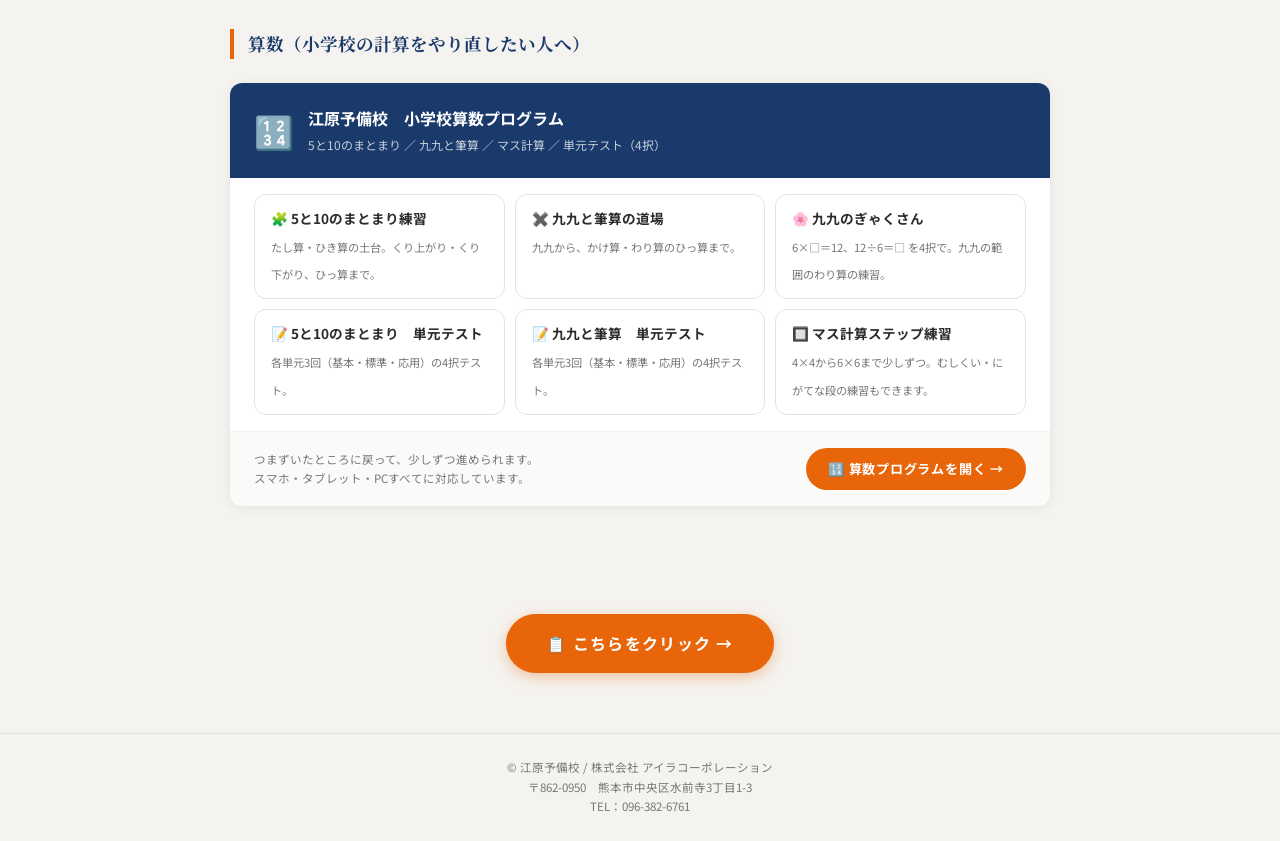
==== commit 664bca3b: "数学に「作図」パネルを追加（中1・j-math-zukei） Co-Authored-By: Claude Sonnet 5.5 <noreply@anthropic.com> Claude-Sess" ====
--- a/gamba_chugaku_seito.html
+++ b/gamba_chugaku_seito.html
@@ -380,7 +380,7 @@
   </div>
 
   <!-- ===== 数学 ===== -->
-  <h3 class="subject-heading s2" id="sugaku">📐 数学<span>9教材</span></h3>
+  <h3 class="subject-heading s2" id="sugaku">📐 数学<span>10教材</span></h3>
   <div class="cards-grid">
 
     <!-- 数学：計算 -->
@@ -561,6 +561,27 @@
         <span class="unit-tag">円すいの水</span>
         <span class="unit-tag">回転体・切断</span>
         <span class="unit-tag">応用</span>
+      </div>
+      <div class="card-footer-link">学習をはじめる <span>→</span></div>
+    </a>
+
+    <!-- 数学：作図 -->
+    <a class="subject-card s2" href="https://realizefield.github.io/j-math-zukei/sakuzu-chu1.html" target="_blank">
+      <div class="card-top">
+        <div class="card-emoji">📏</div>
+        <div class="card-info">
+          <div class="card-category">数学</div>
+          <div class="card-name">作図</div>
+          <div class="card-level">⭐ 中1対応　NEW</div>
+        </div>
+      </div>
+      <div class="card-desc">コンパスと定規を画面で動かして作図を練習。基本の4パターン（角の二等分線・垂直二等分線・垂線）から、円・折り目・最短距離・対称移動まで。例題は線が1ステップずつ現れ、正解すると花吹雪でお祝いします。</div>
+      <div class="card-units">
+        <span class="unit-tag">基本の4パターン</span>
+        <span class="unit-tag">角の作図</span>
+        <span class="unit-tag">円の作図</span>
+        <span class="unit-tag">折り目・最短距離</span>
+        <span class="unit-tag">対称・回転移動</span>
       </div>
       <div class="card-footer-link">学習をはじめる <span>→</span></div>
     </a>
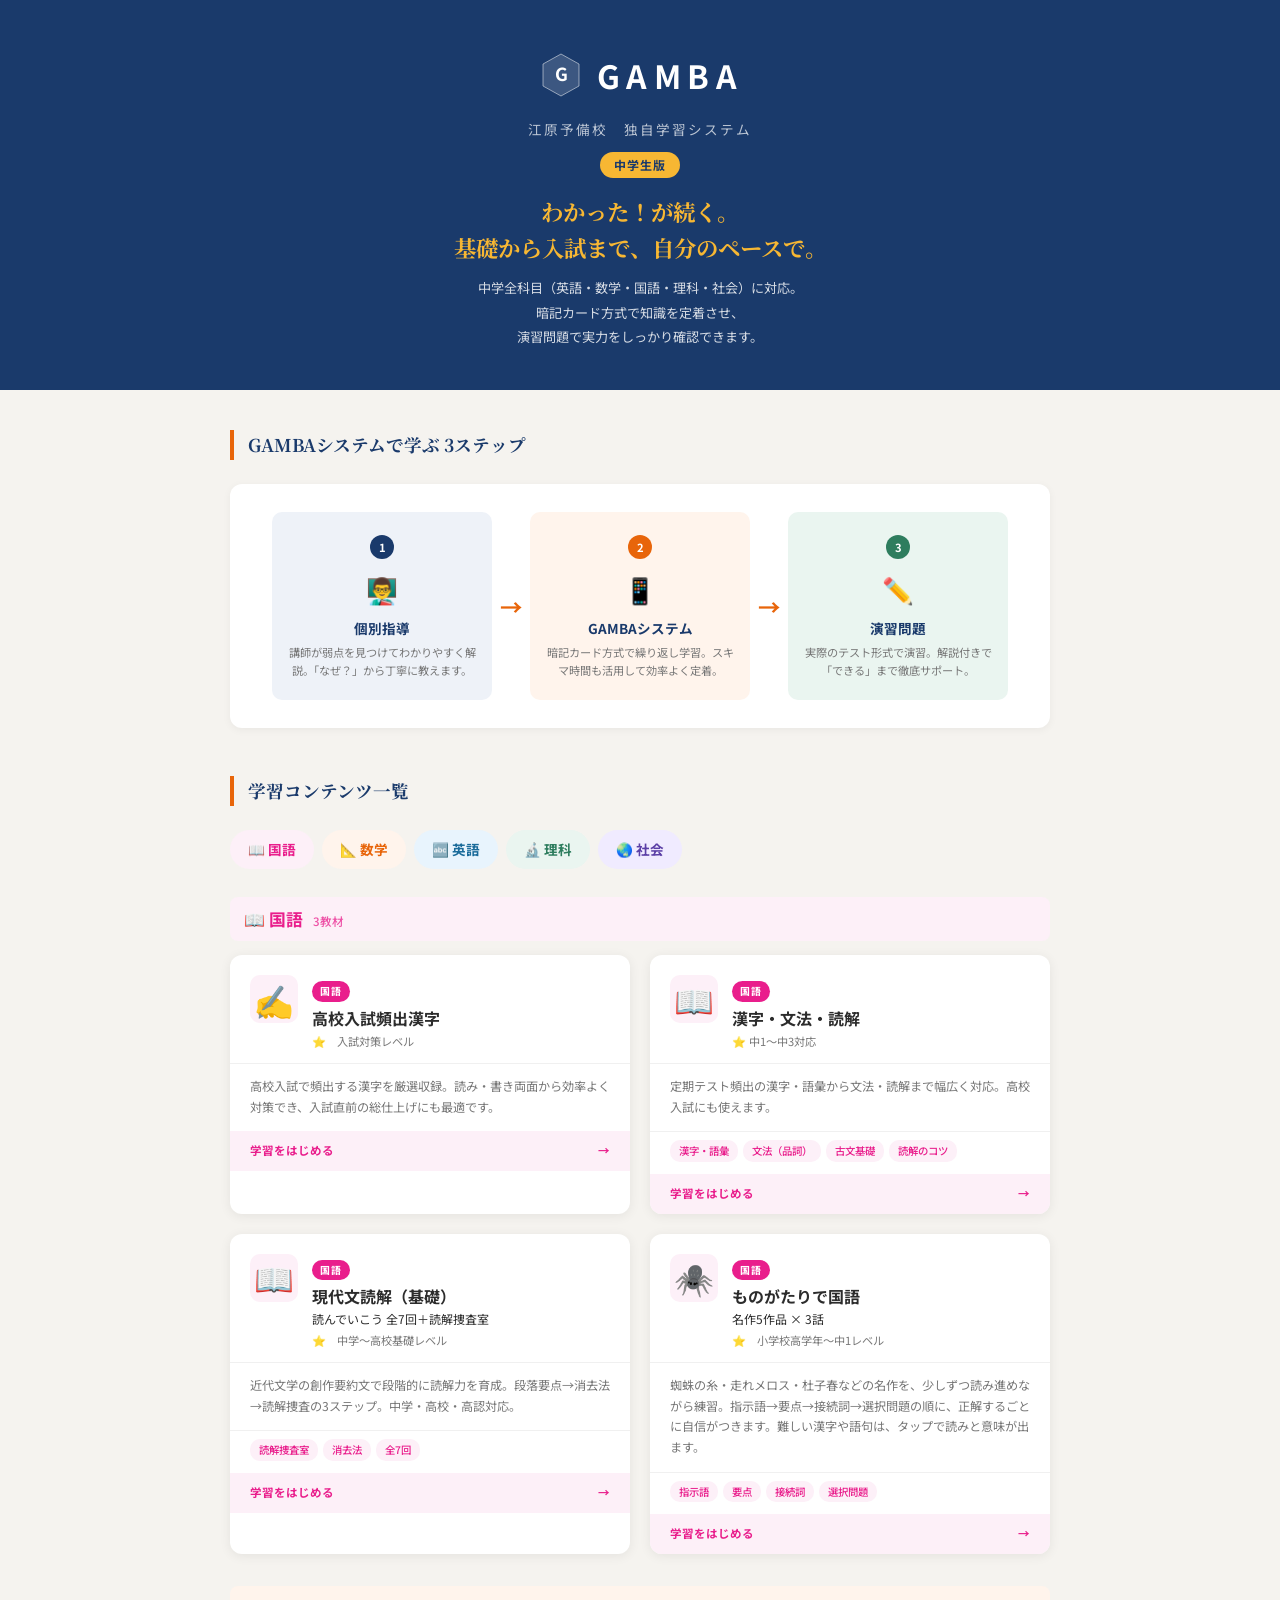
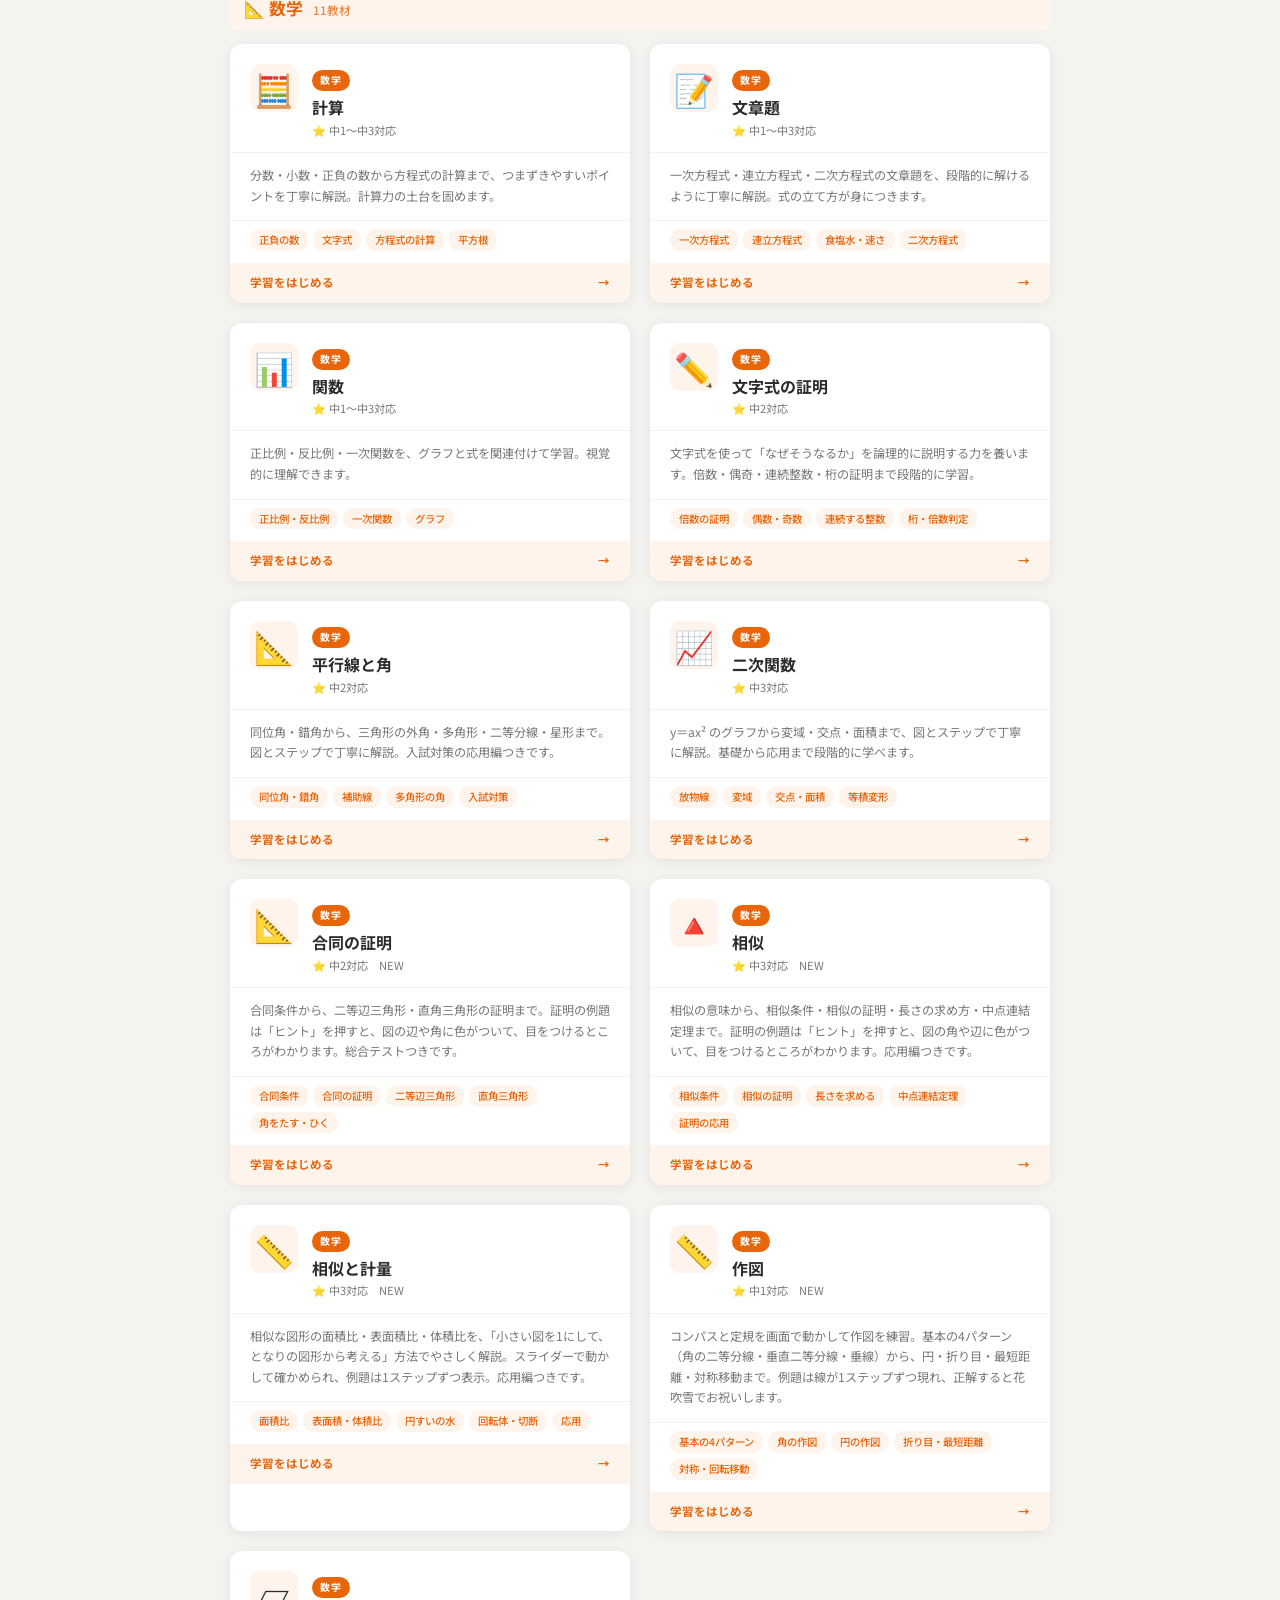
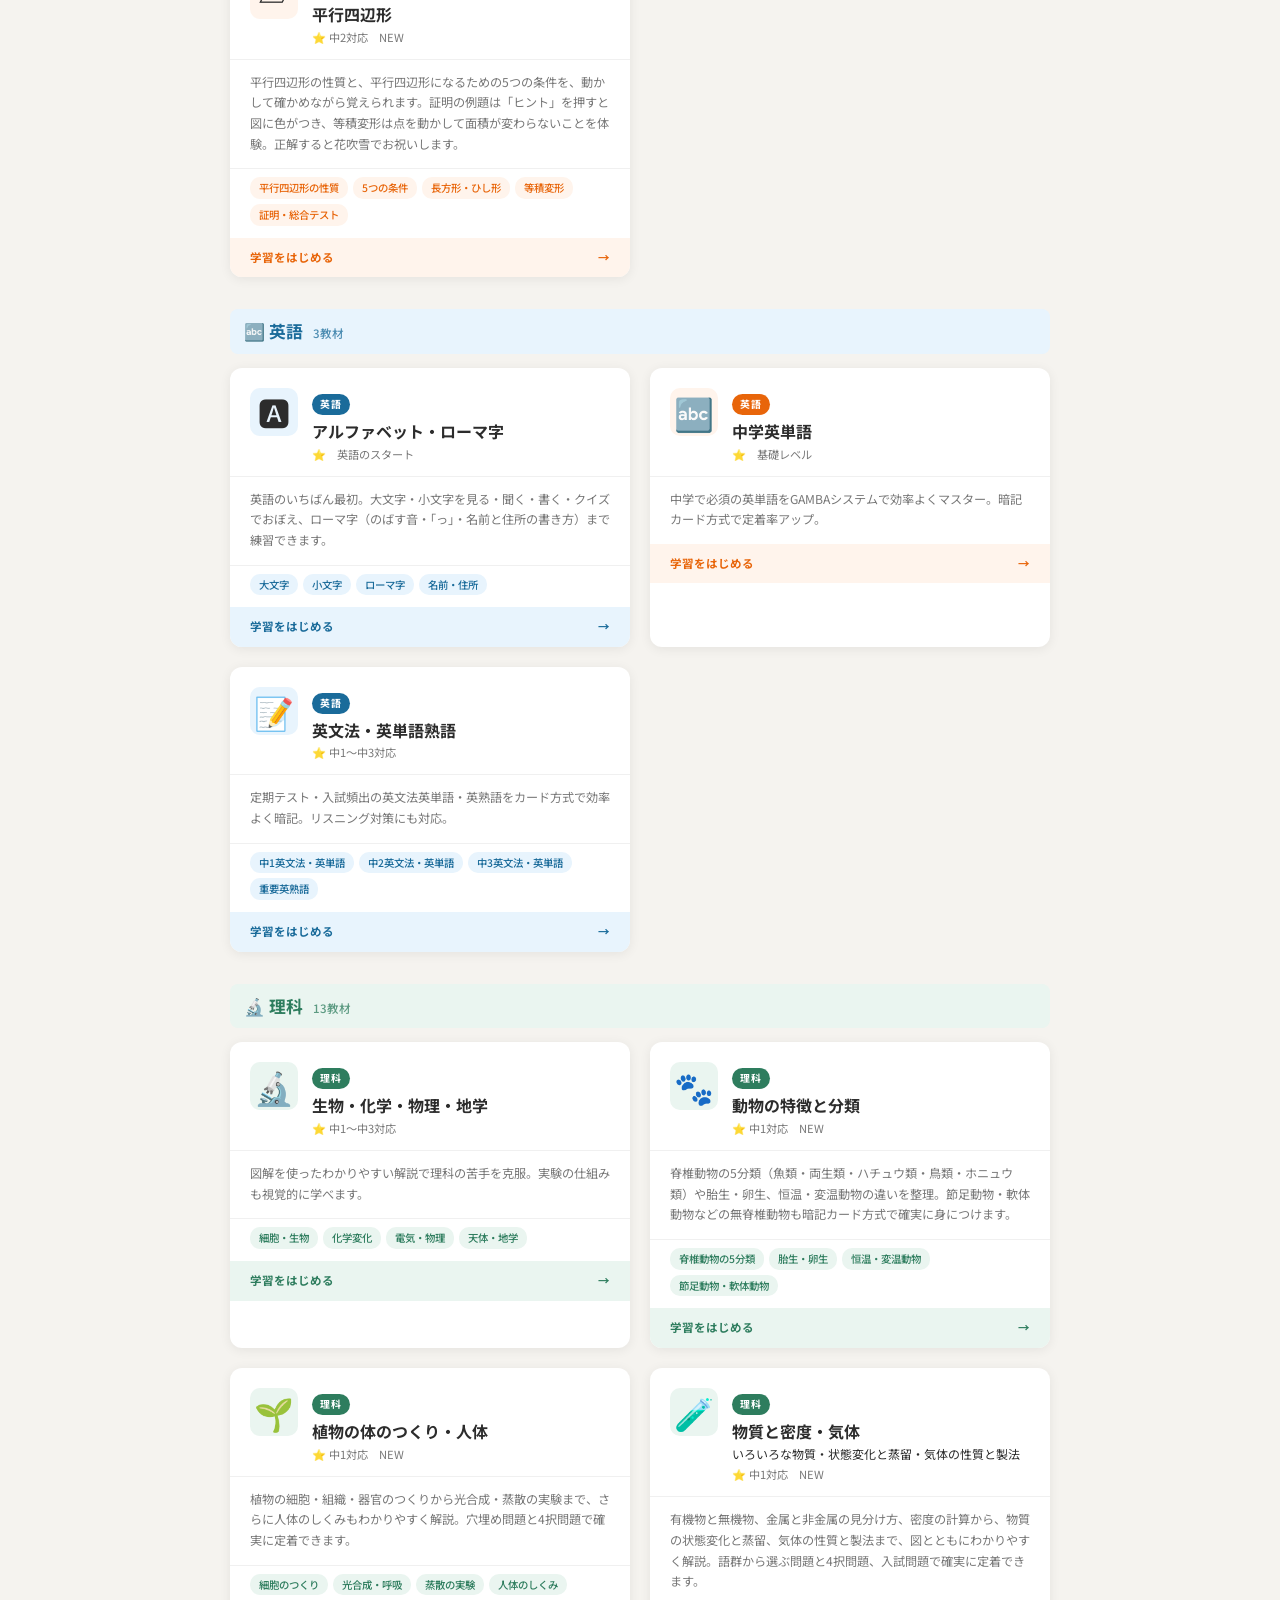
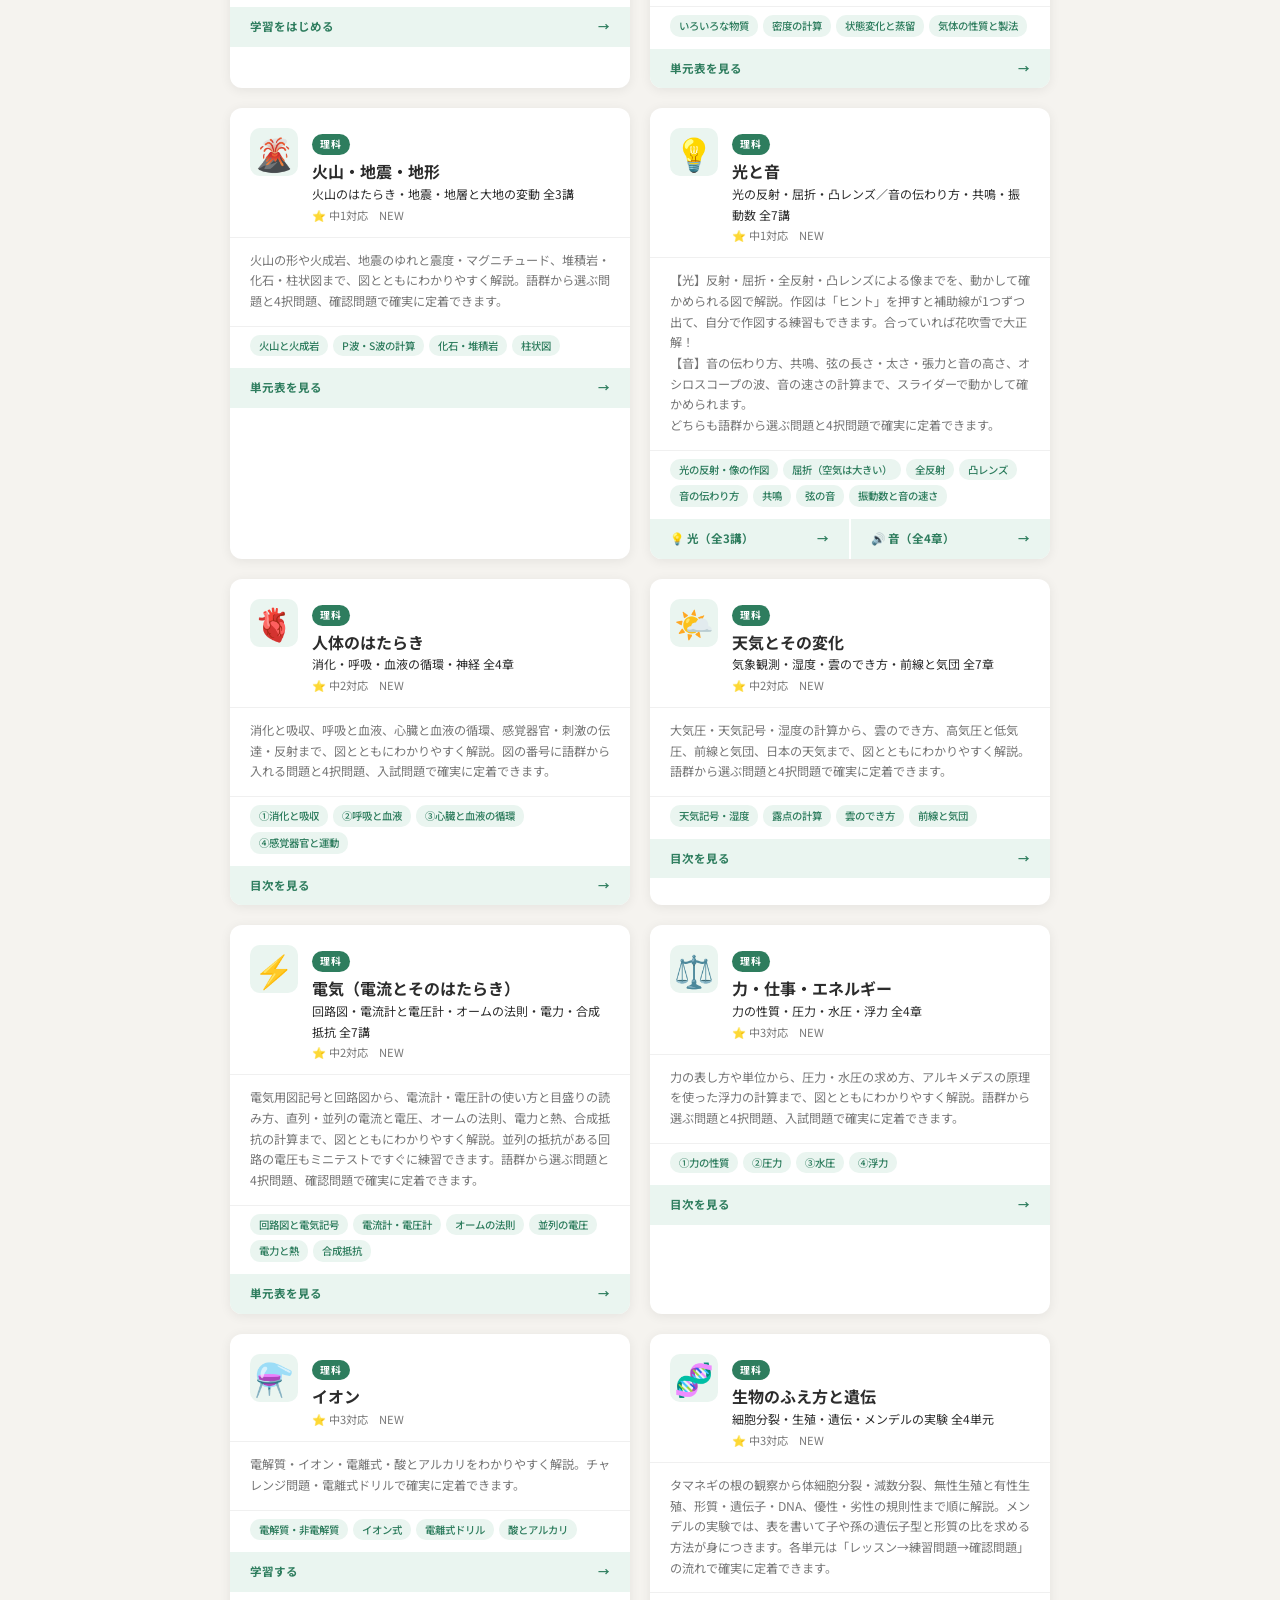
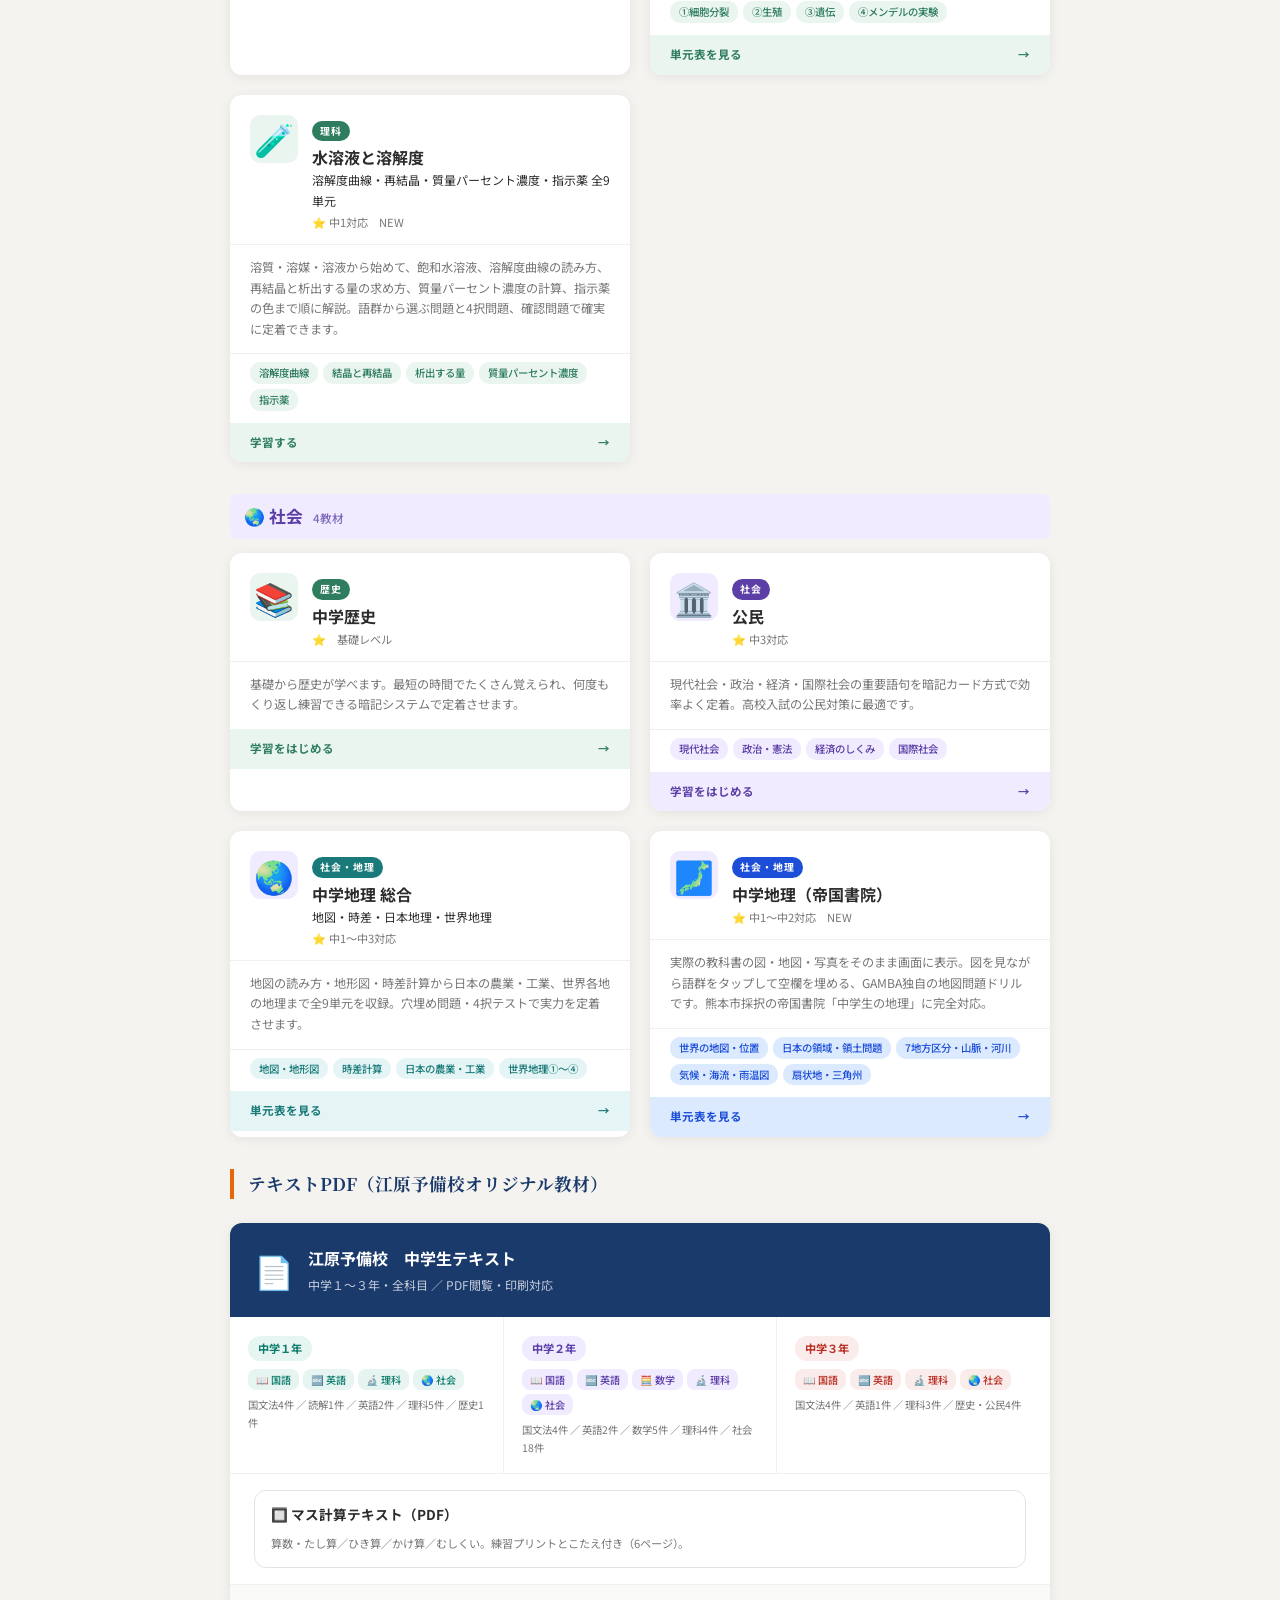
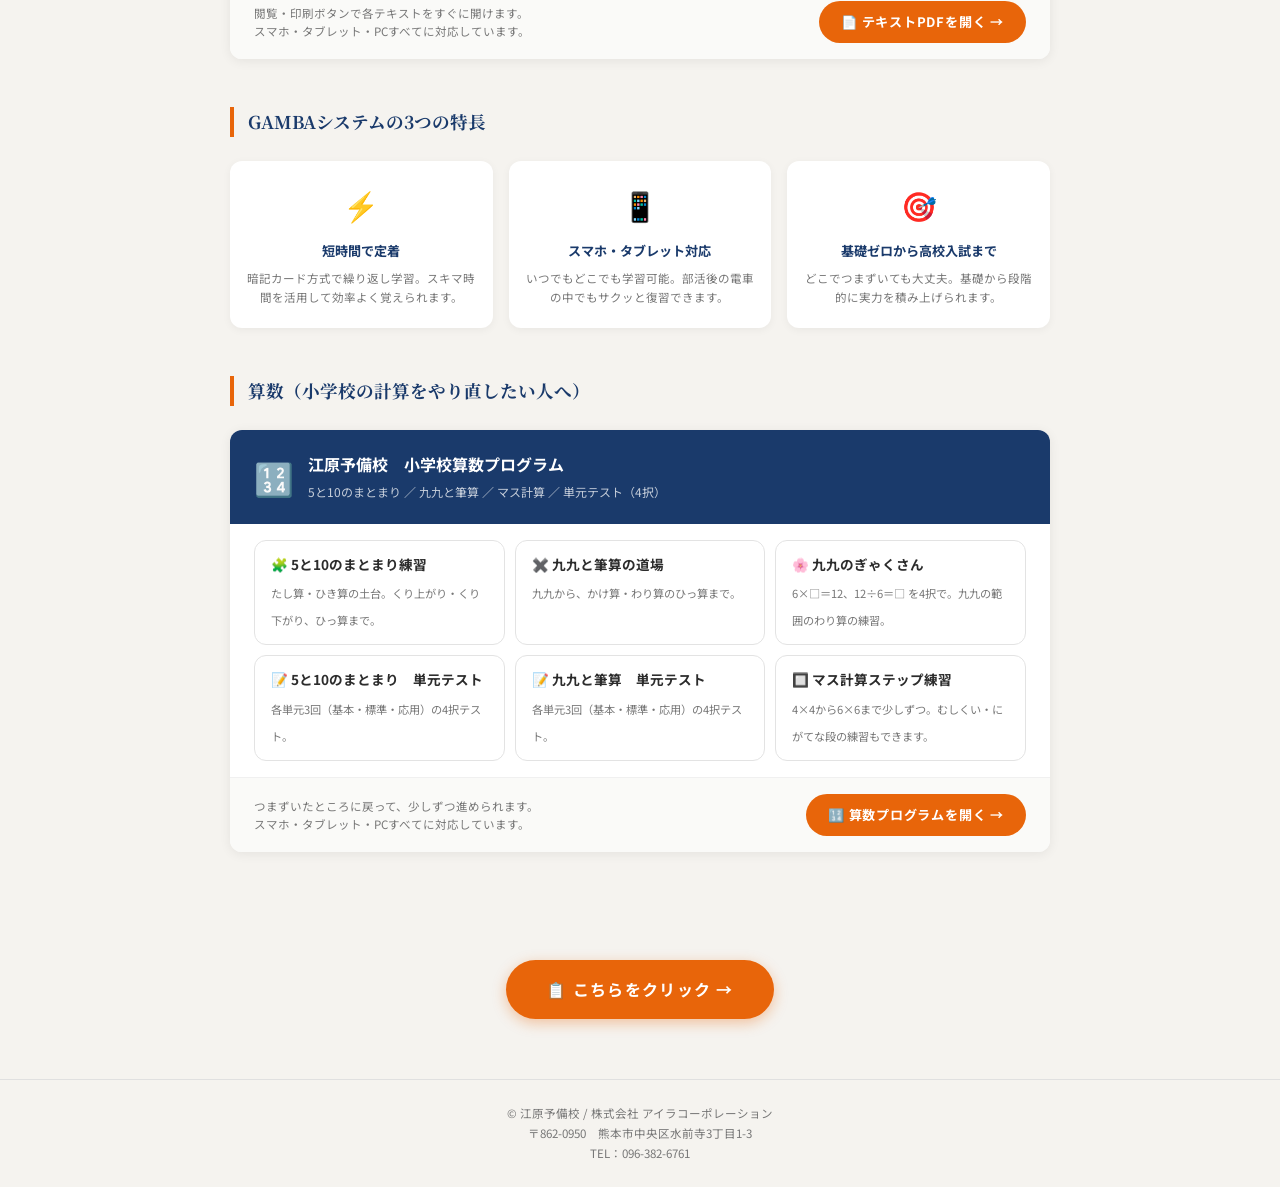
==== commit 76c13d5d: "数学に「平行四辺形」パネルを追加（中2・j-math-zukei） Co-Authored-By: Claude Sonnet 5.5 <noreply@anthropic.com> Claude-S" ====
--- a/gamba_chugaku_seito.html
+++ b/gamba_chugaku_seito.html
@@ -380,7 +380,7 @@
   </div>
 
   <!-- ===== 数学 ===== -->
-  <h3 class="subject-heading s2" id="sugaku">📐 数学<span>10教材</span></h3>
+  <h3 class="subject-heading s2" id="sugaku">📐 数学<span>11教材</span></h3>
   <div class="cards-grid">
 
     <!-- 数学：計算 -->
@@ -582,6 +582,27 @@
         <span class="unit-tag">円の作図</span>
         <span class="unit-tag">折り目・最短距離</span>
         <span class="unit-tag">対称・回転移動</span>
+      </div>
+      <div class="card-footer-link">学習をはじめる <span>→</span></div>
+    </a>
+
+    <!-- 数学：平行四辺形 -->
+    <a class="subject-card s2" href="https://realizefield.github.io/j-math-zukei/heikou-shihenkei-gamba.html" target="_blank">
+      <div class="card-top">
+        <div class="card-emoji">▱</div>
+        <div class="card-info">
+          <div class="card-category">数学</div>
+          <div class="card-name">平行四辺形</div>
+          <div class="card-level">⭐ 中2対応　NEW</div>
+        </div>
+      </div>
+      <div class="card-desc">平行四辺形の性質と、平行四辺形になるための5つの条件を、動かして確かめながら覚えられます。証明の例題は「ヒント」を押すと図に色がつき、等積変形は点を動かして面積が変わらないことを体験。正解すると花吹雪でお祝いします。</div>
+      <div class="card-units">
+        <span class="unit-tag">平行四辺形の性質</span>
+        <span class="unit-tag">5つの条件</span>
+        <span class="unit-tag">長方形・ひし形</span>
+        <span class="unit-tag">等積変形</span>
+        <span class="unit-tag">証明・総合テスト</span>
       </div>
       <div class="card-footer-link">学習をはじめる <span>→</span></div>
     </a>
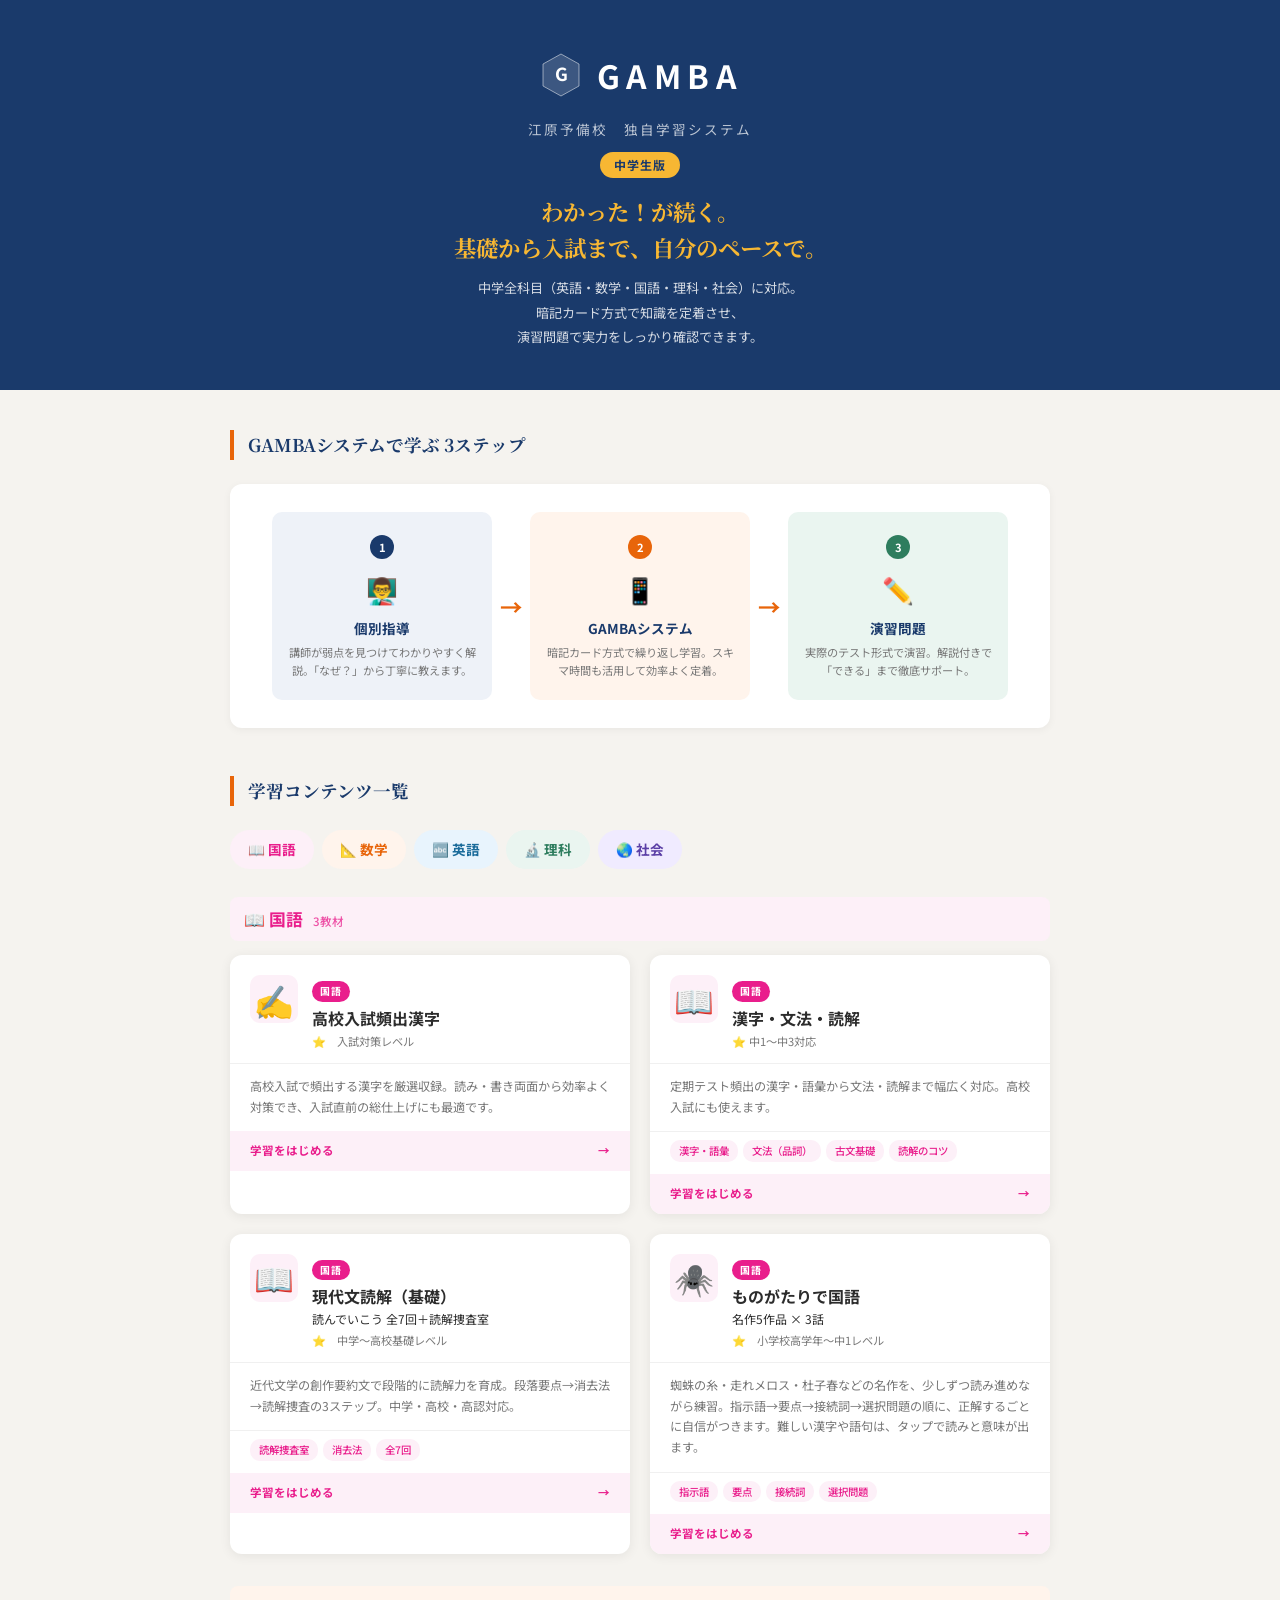
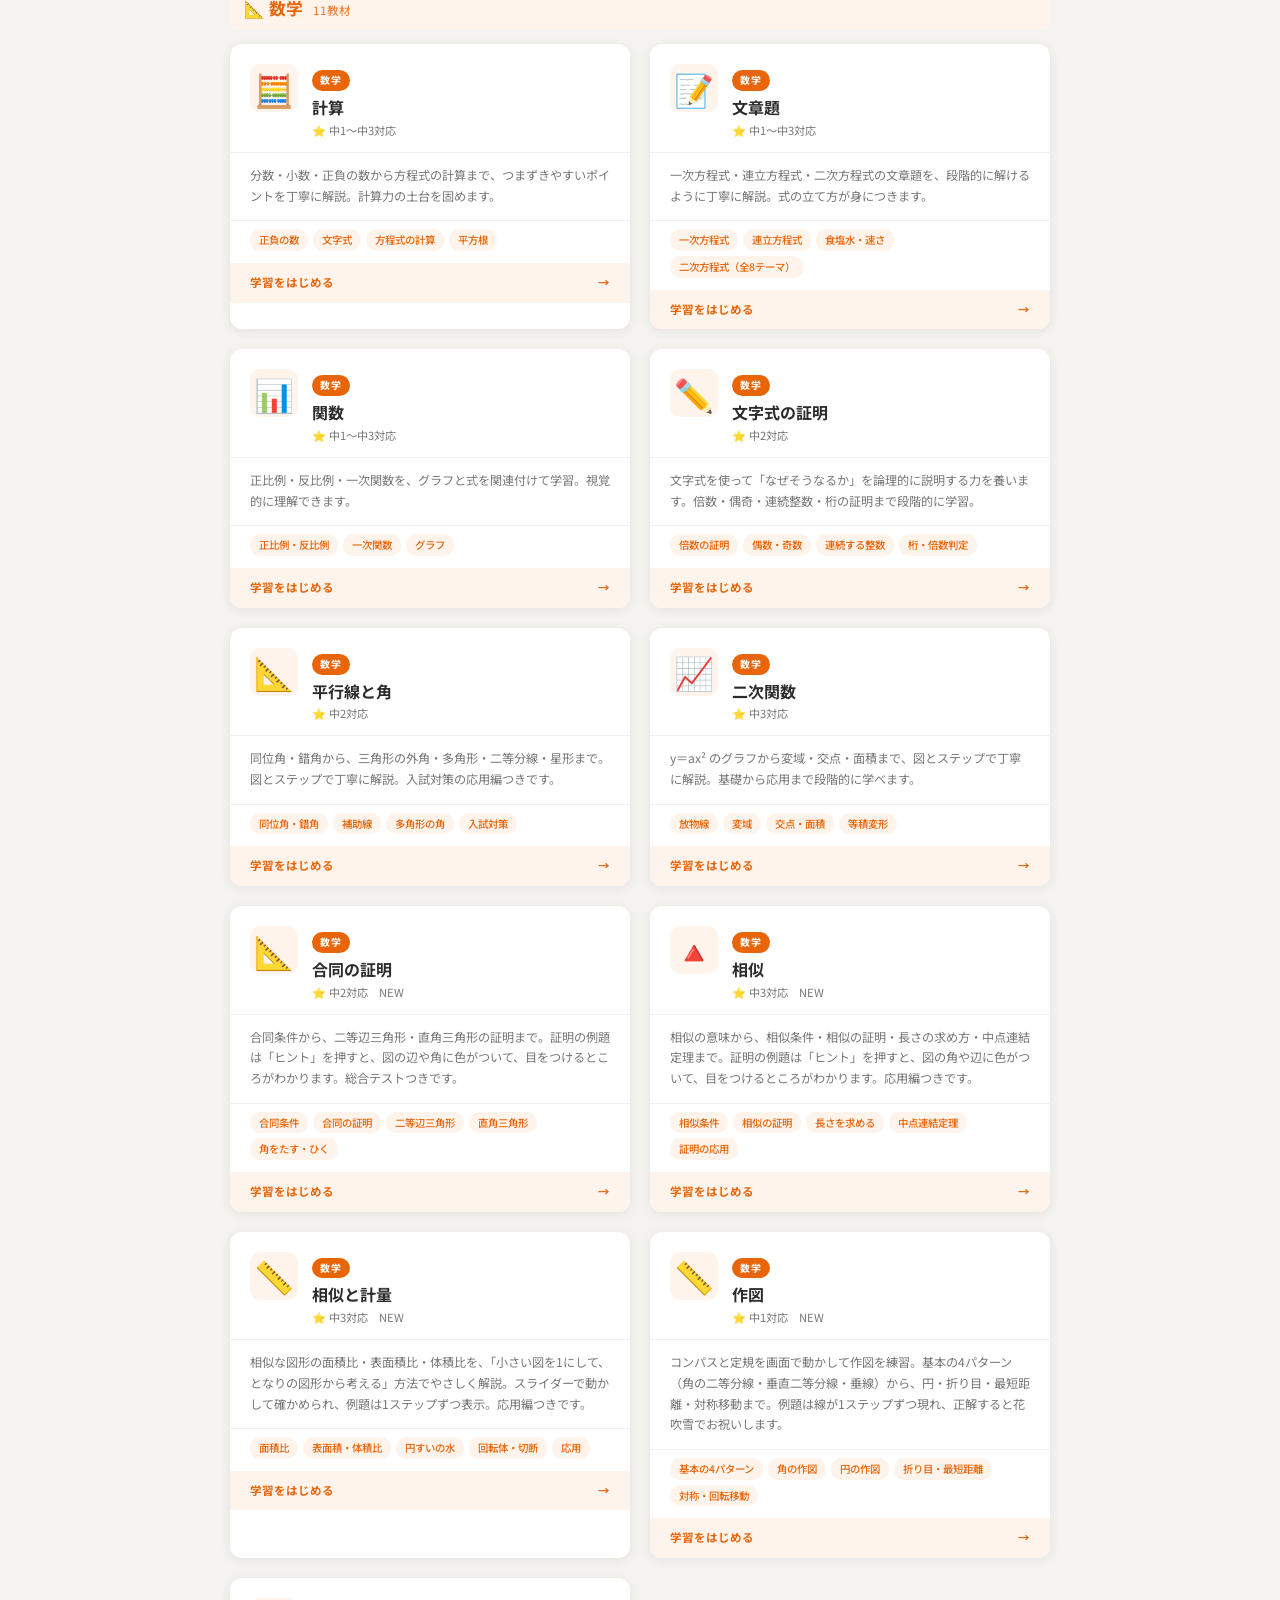
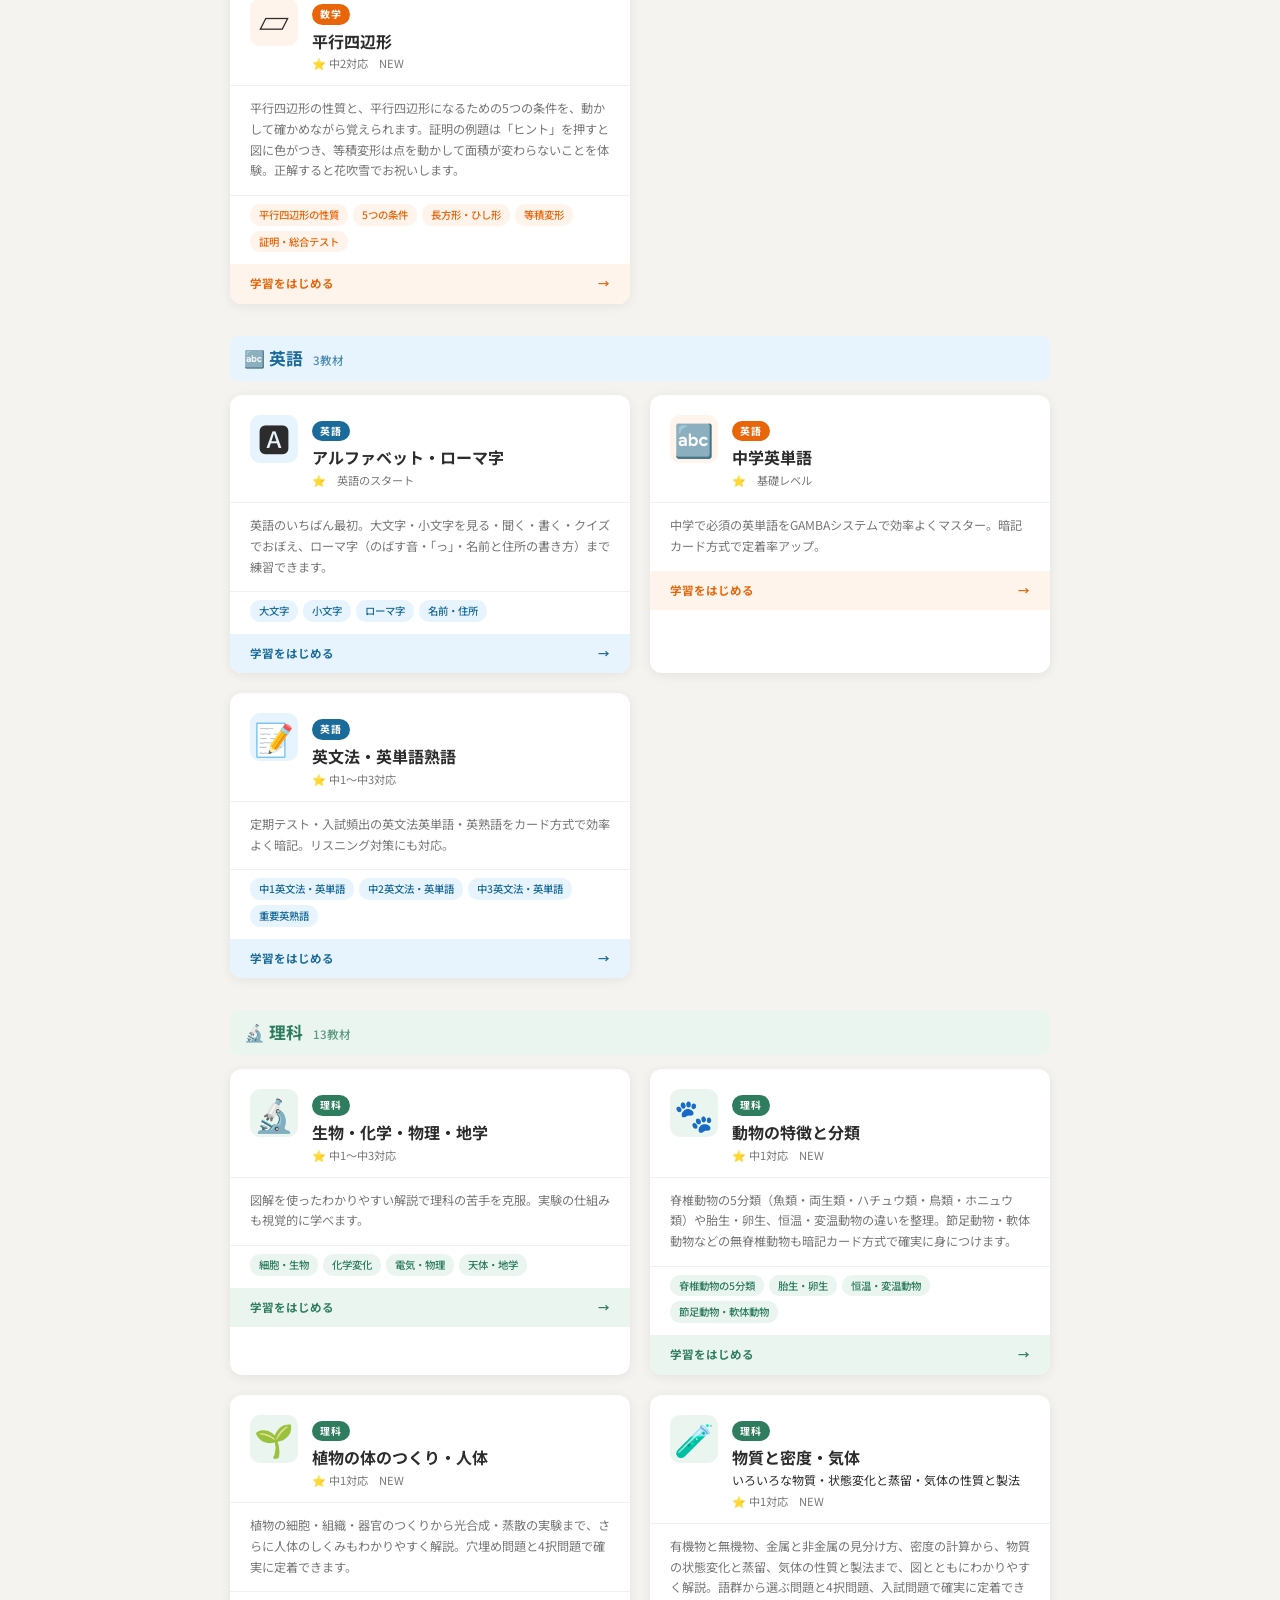
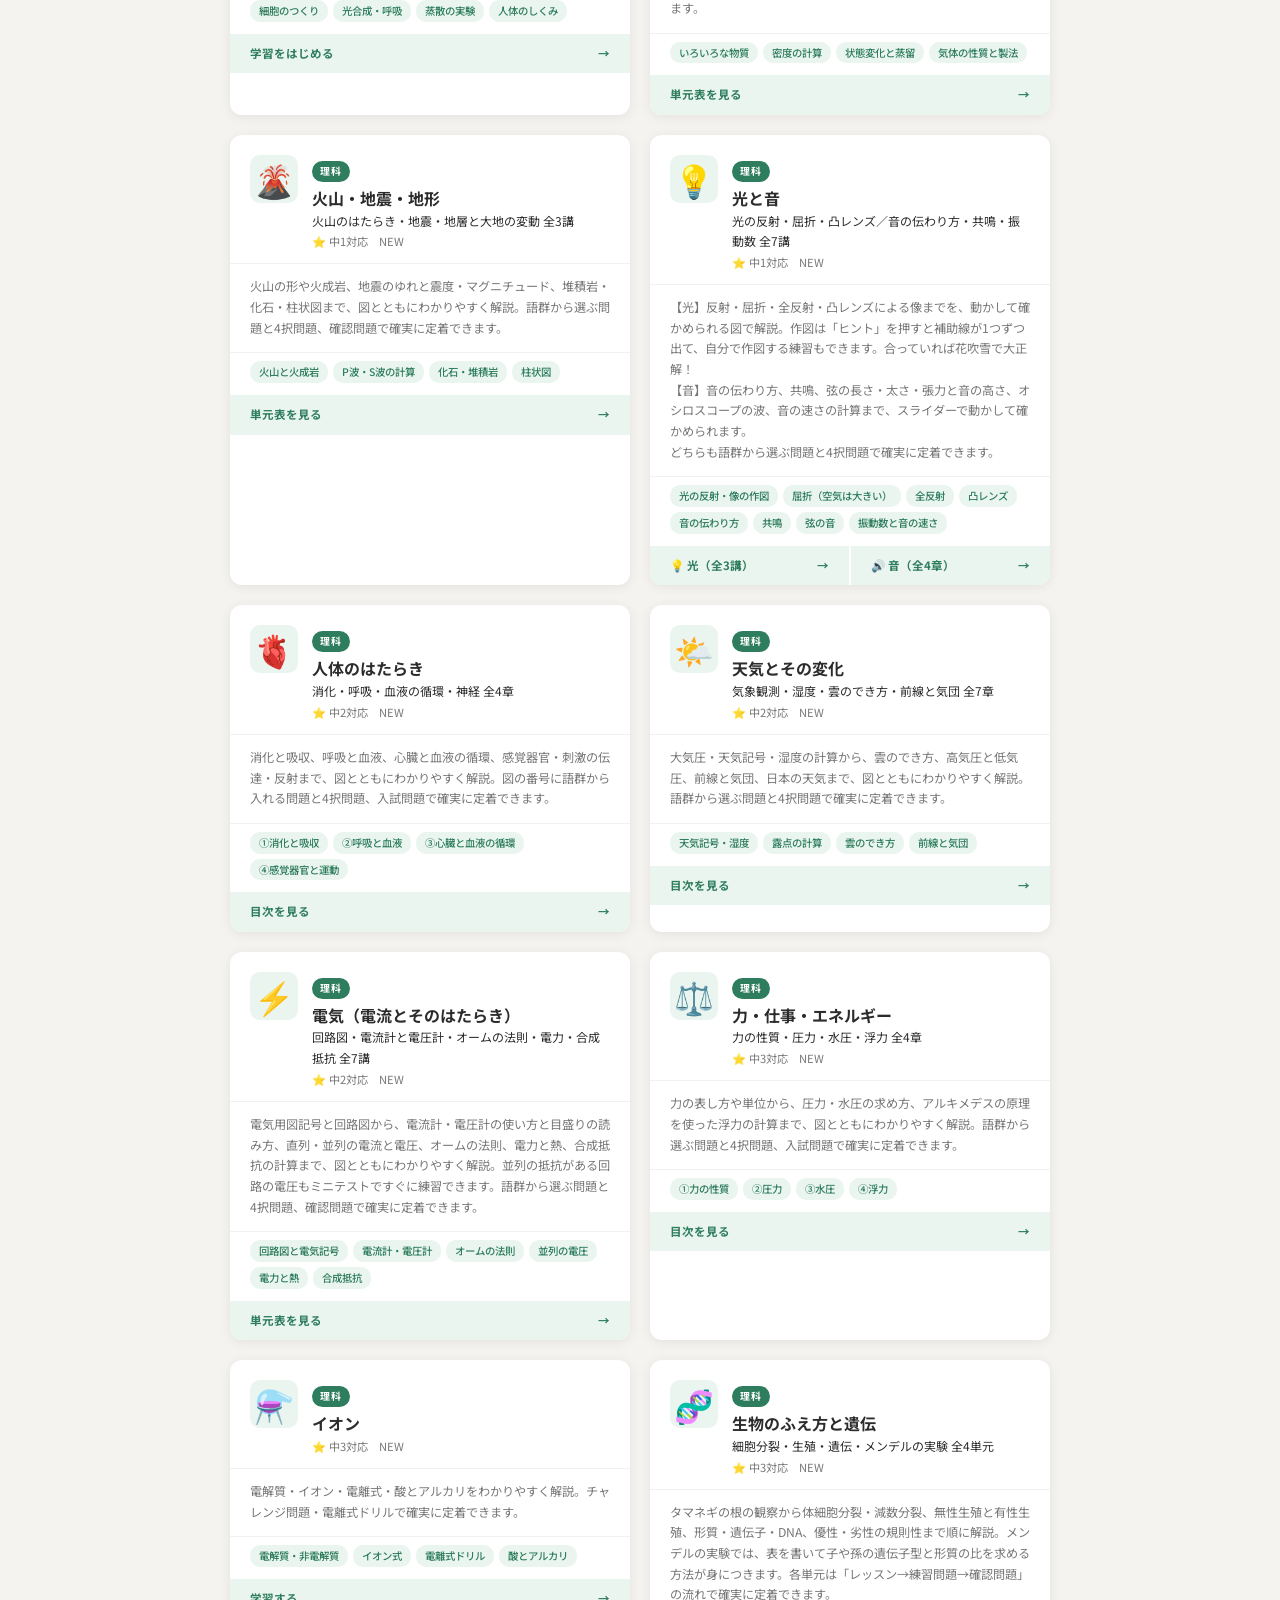
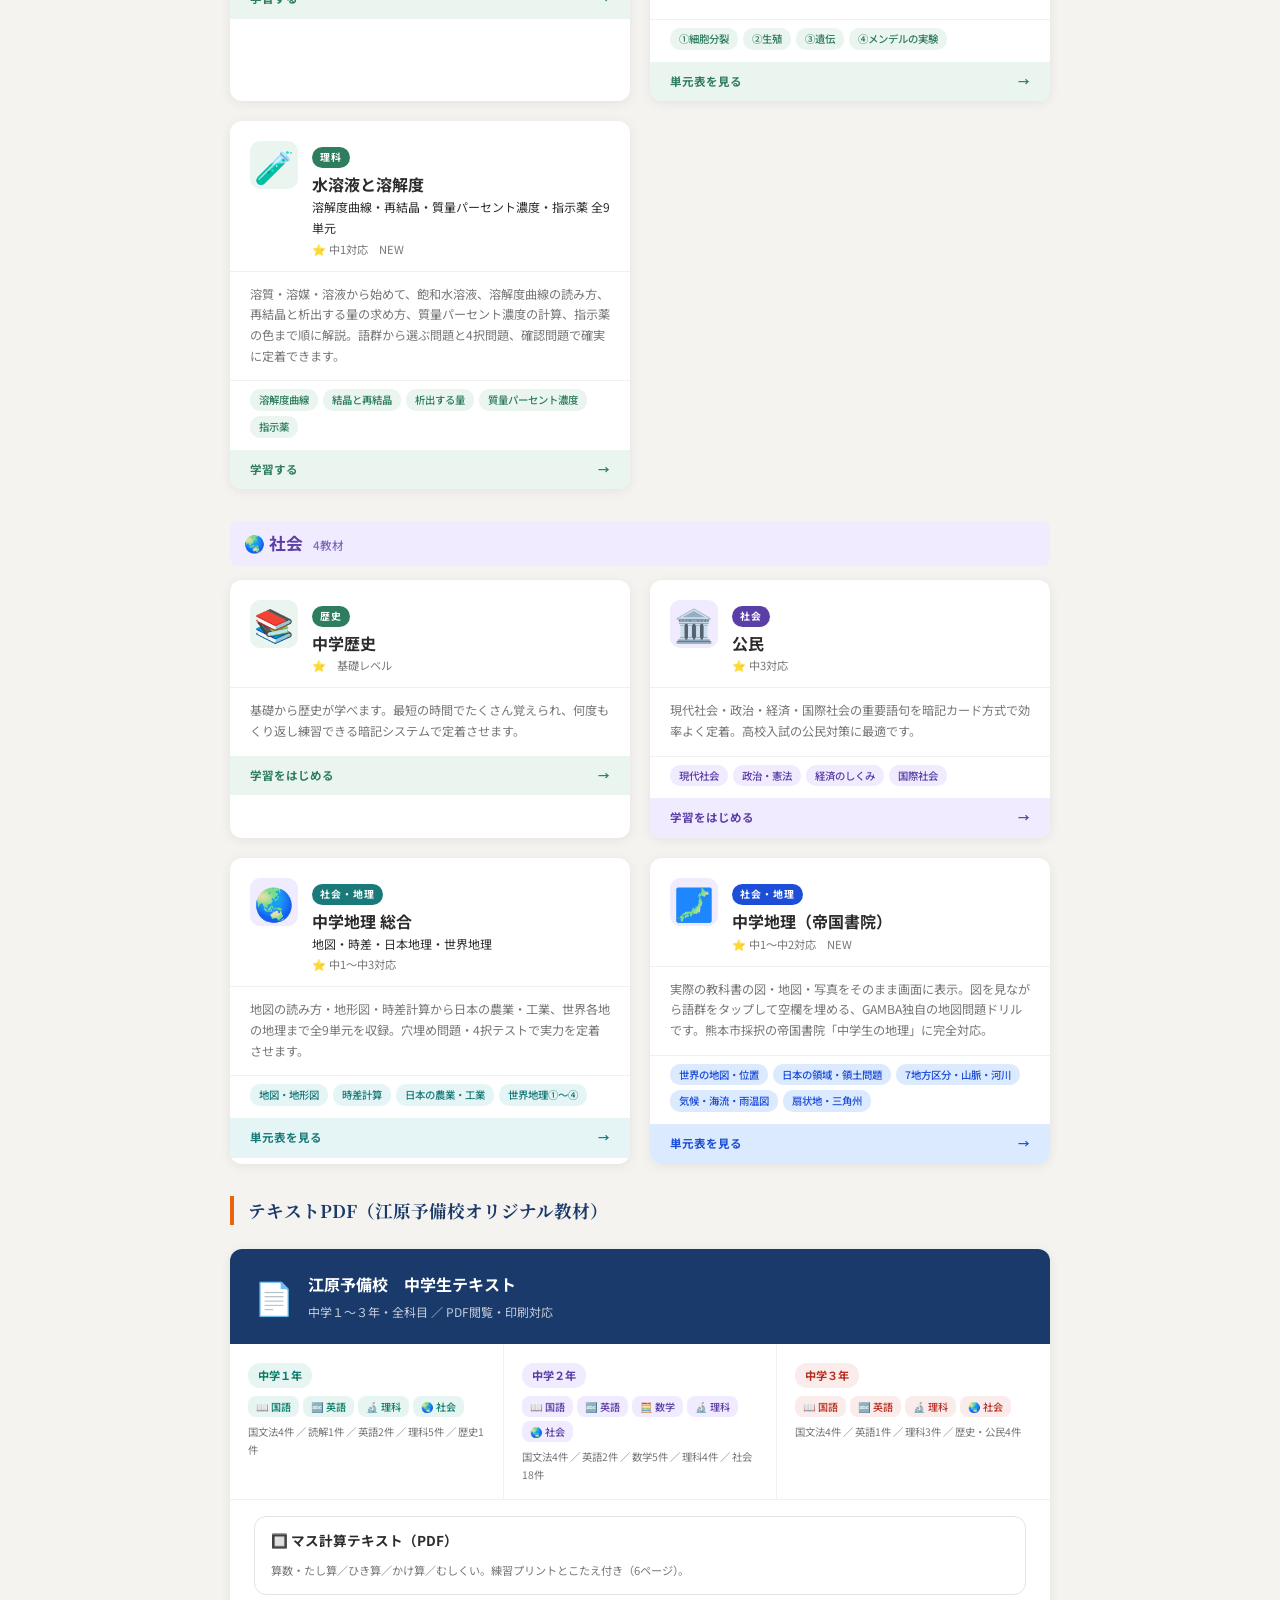
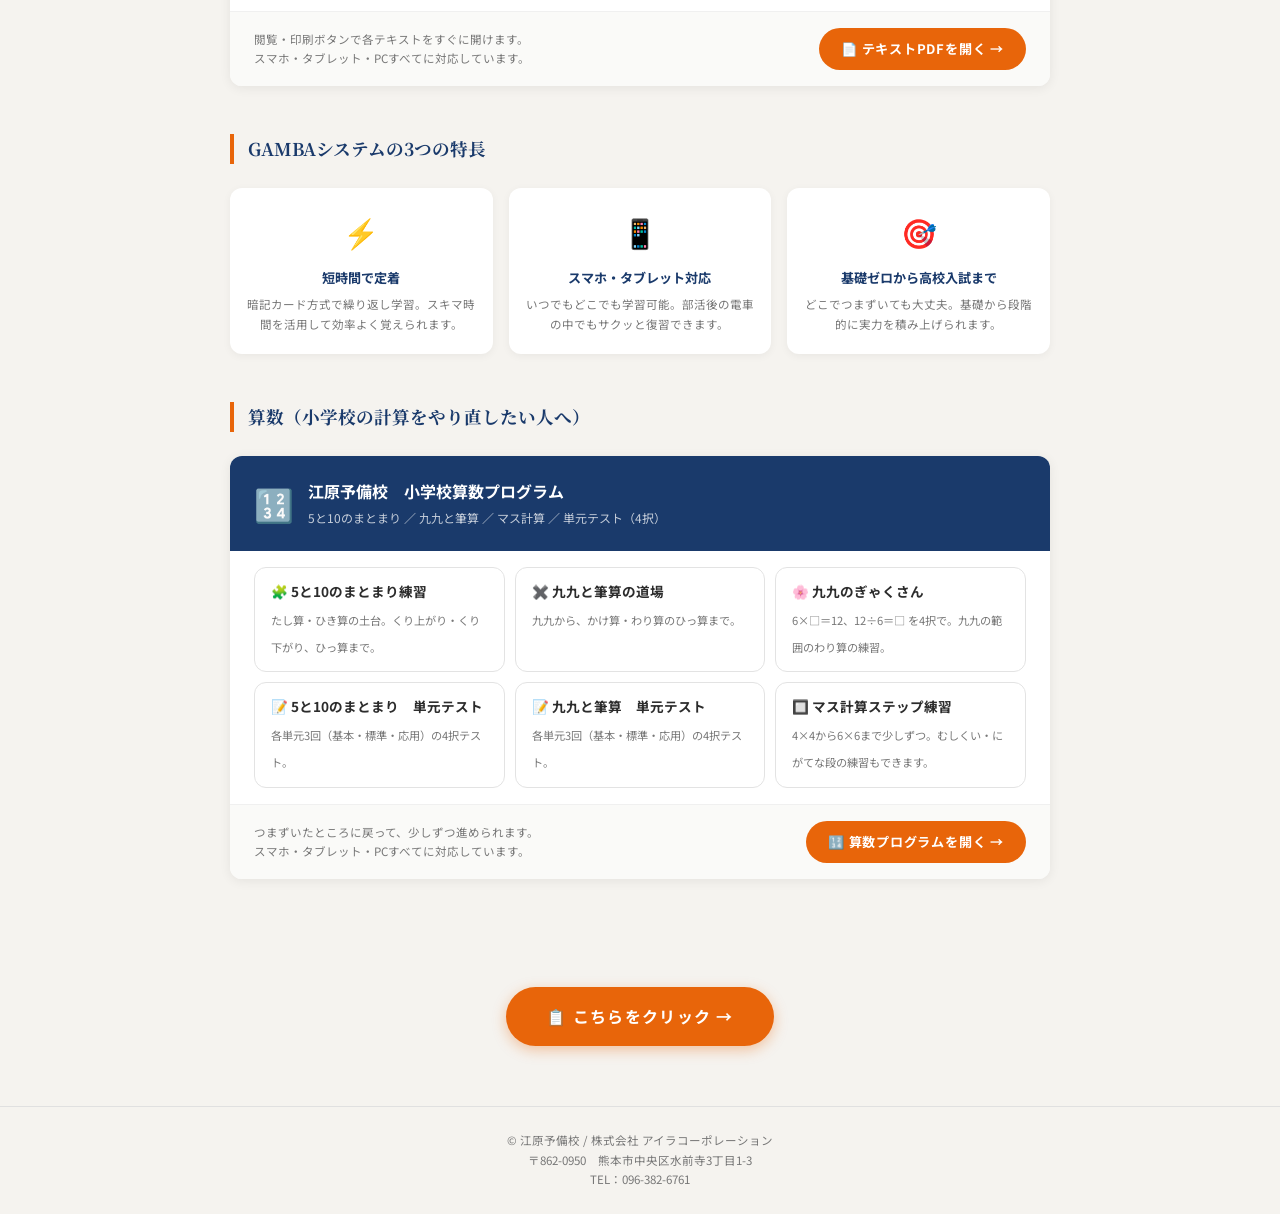
==== commit cec961da: "文章題カード: 二次方程式の文章題(MQ-1〜8)を含むbunshoudaiへリンク更新 Co-Authored-By: Claude Sonnet 5.5 <noreply@anthropic.co" ====
--- a/gamba_chugaku_seito.html
+++ b/gamba_chugaku_seito.html
@@ -404,7 +404,7 @@
     </a>
 
     <!-- 数学：文章題 -->
-    <a class="subject-card s2" href="https://realizefield.github.io/j-math-bushodai1/bunshou_index.html" target="_blank">
+    <a class="subject-card s2" href="https://realizefield.github.io/bunshoudai/bunshou_index.html" target="_blank">
       <div class="card-top">
         <div class="card-emoji">📝</div>
         <div class="card-info">
@@ -418,7 +418,7 @@
         <span class="unit-tag">一次方程式</span>
         <span class="unit-tag">連立方程式</span>
         <span class="unit-tag">食塩水・速さ</span>
-        <span class="unit-tag">二次方程式</span>
+        <span class="unit-tag">二次方程式（全8テーマ）</span>
       </div>
       <div class="card-footer-link">学習をはじめる <span>→</span></div>
     </a>
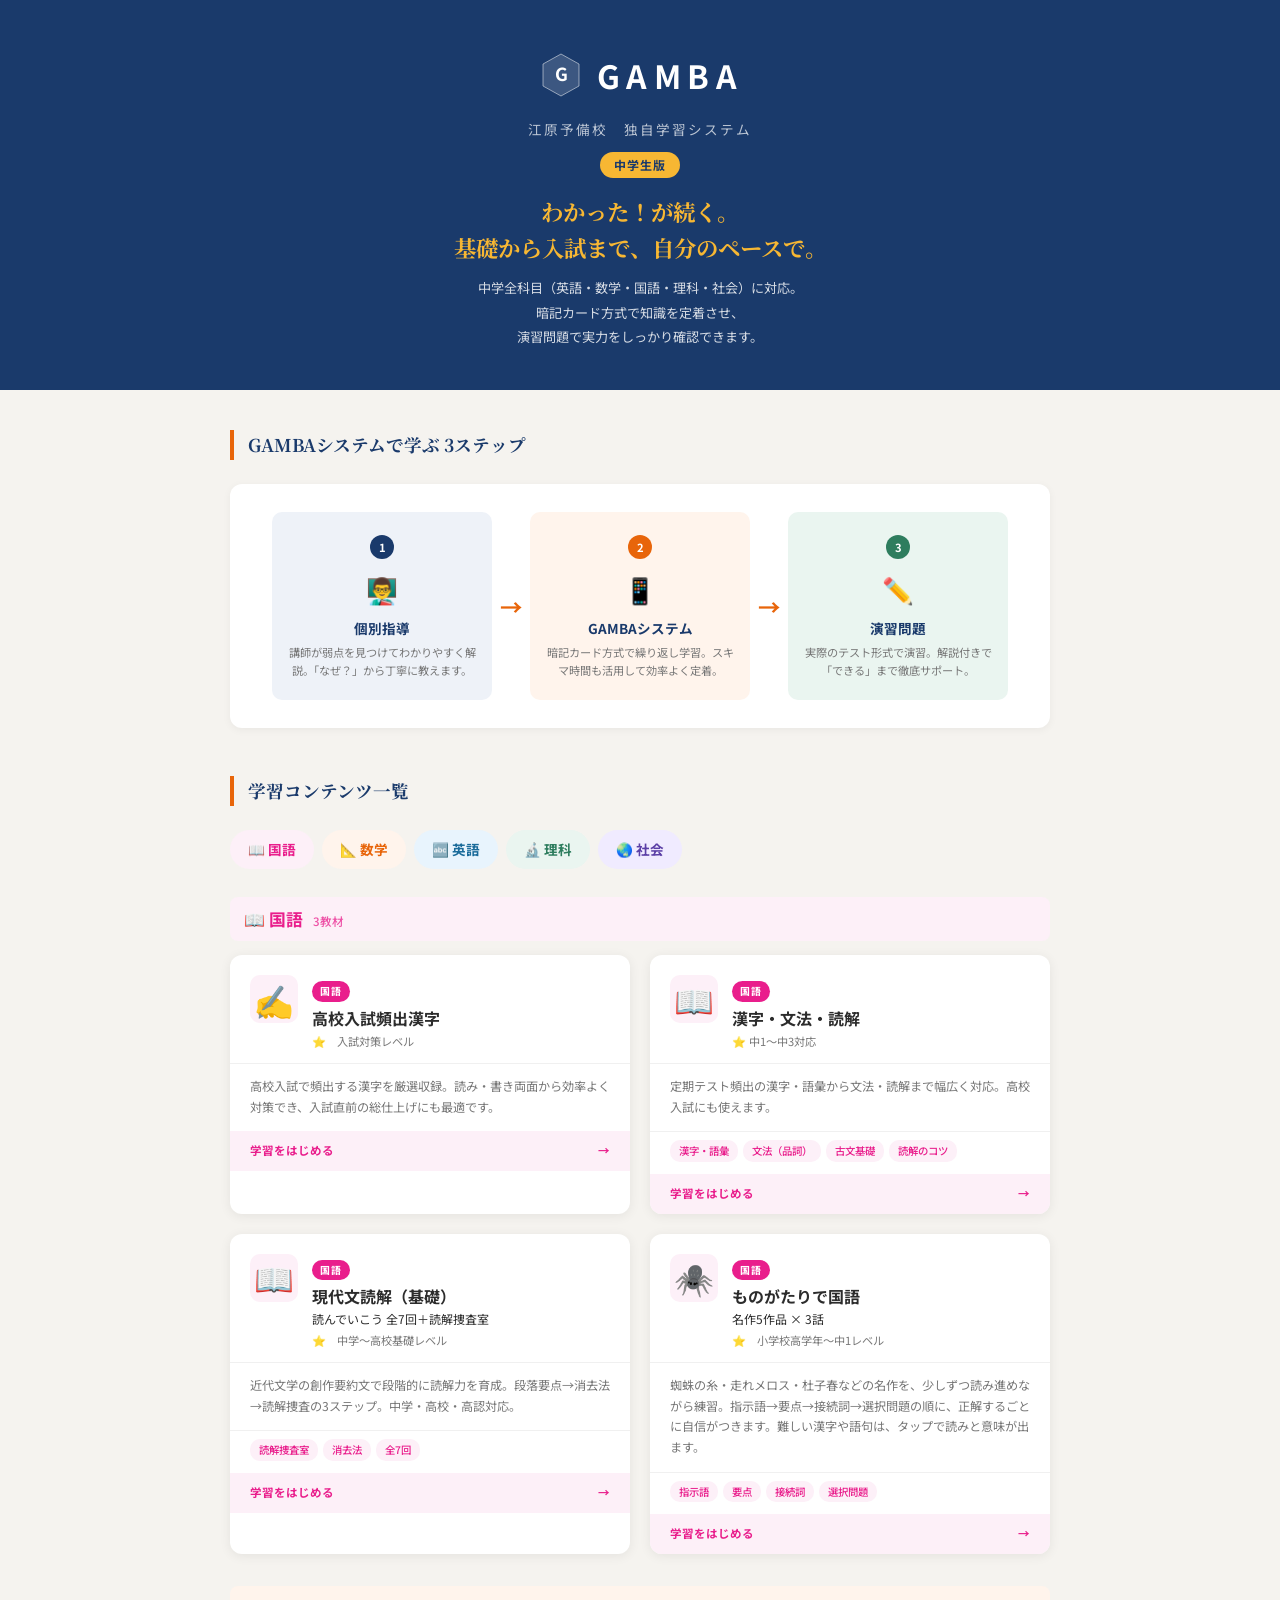
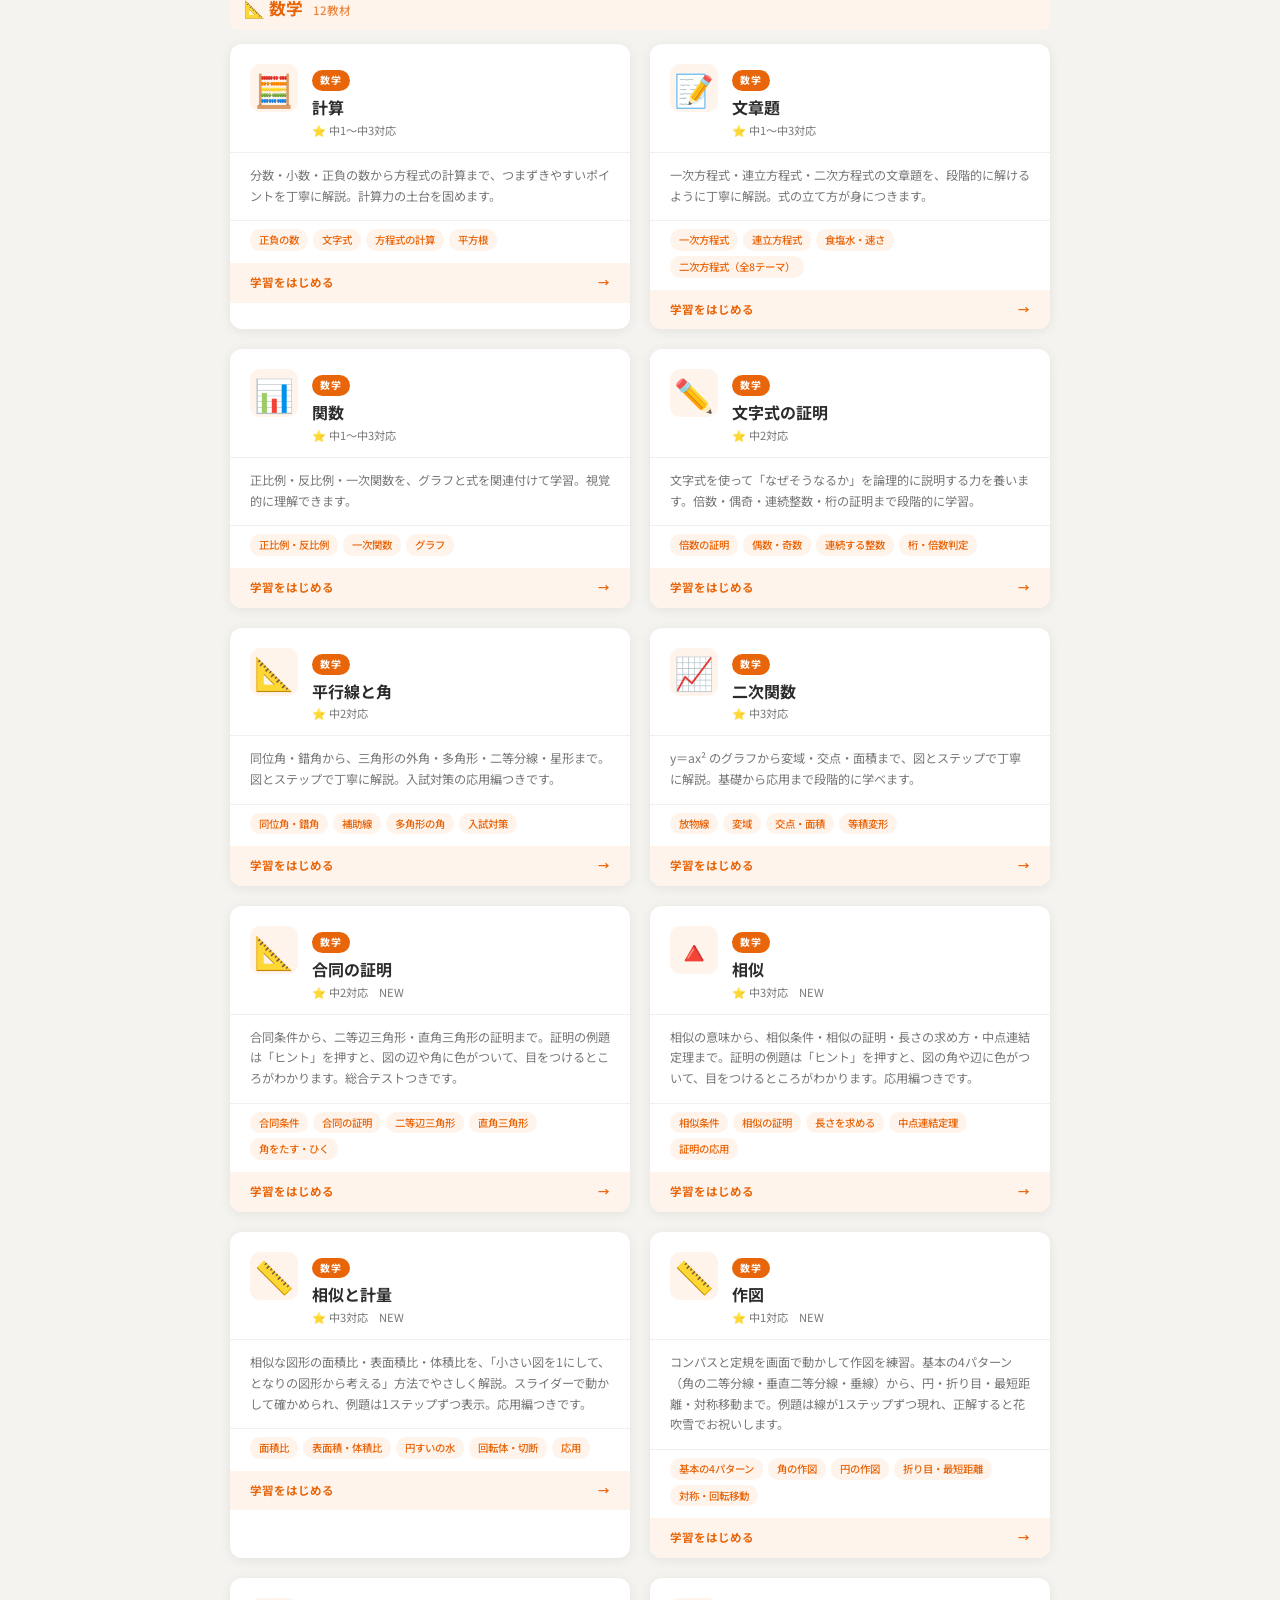
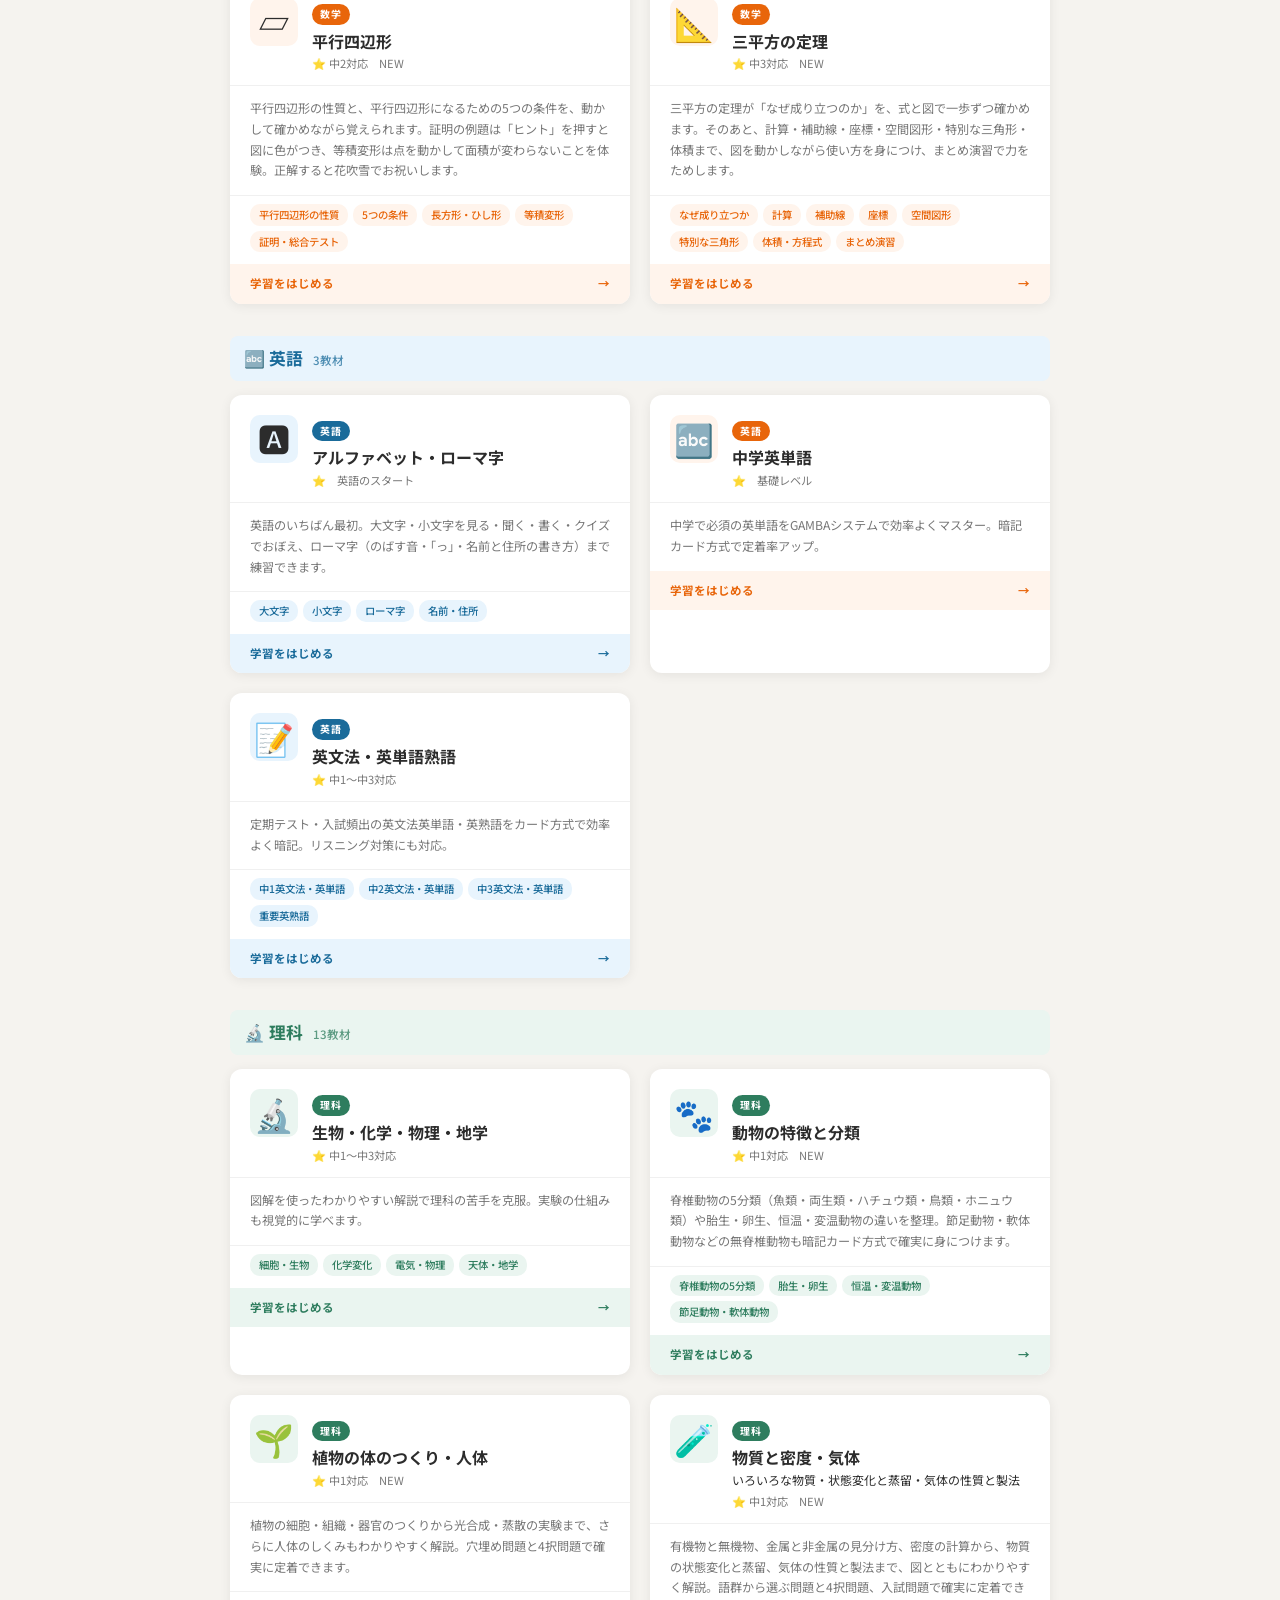
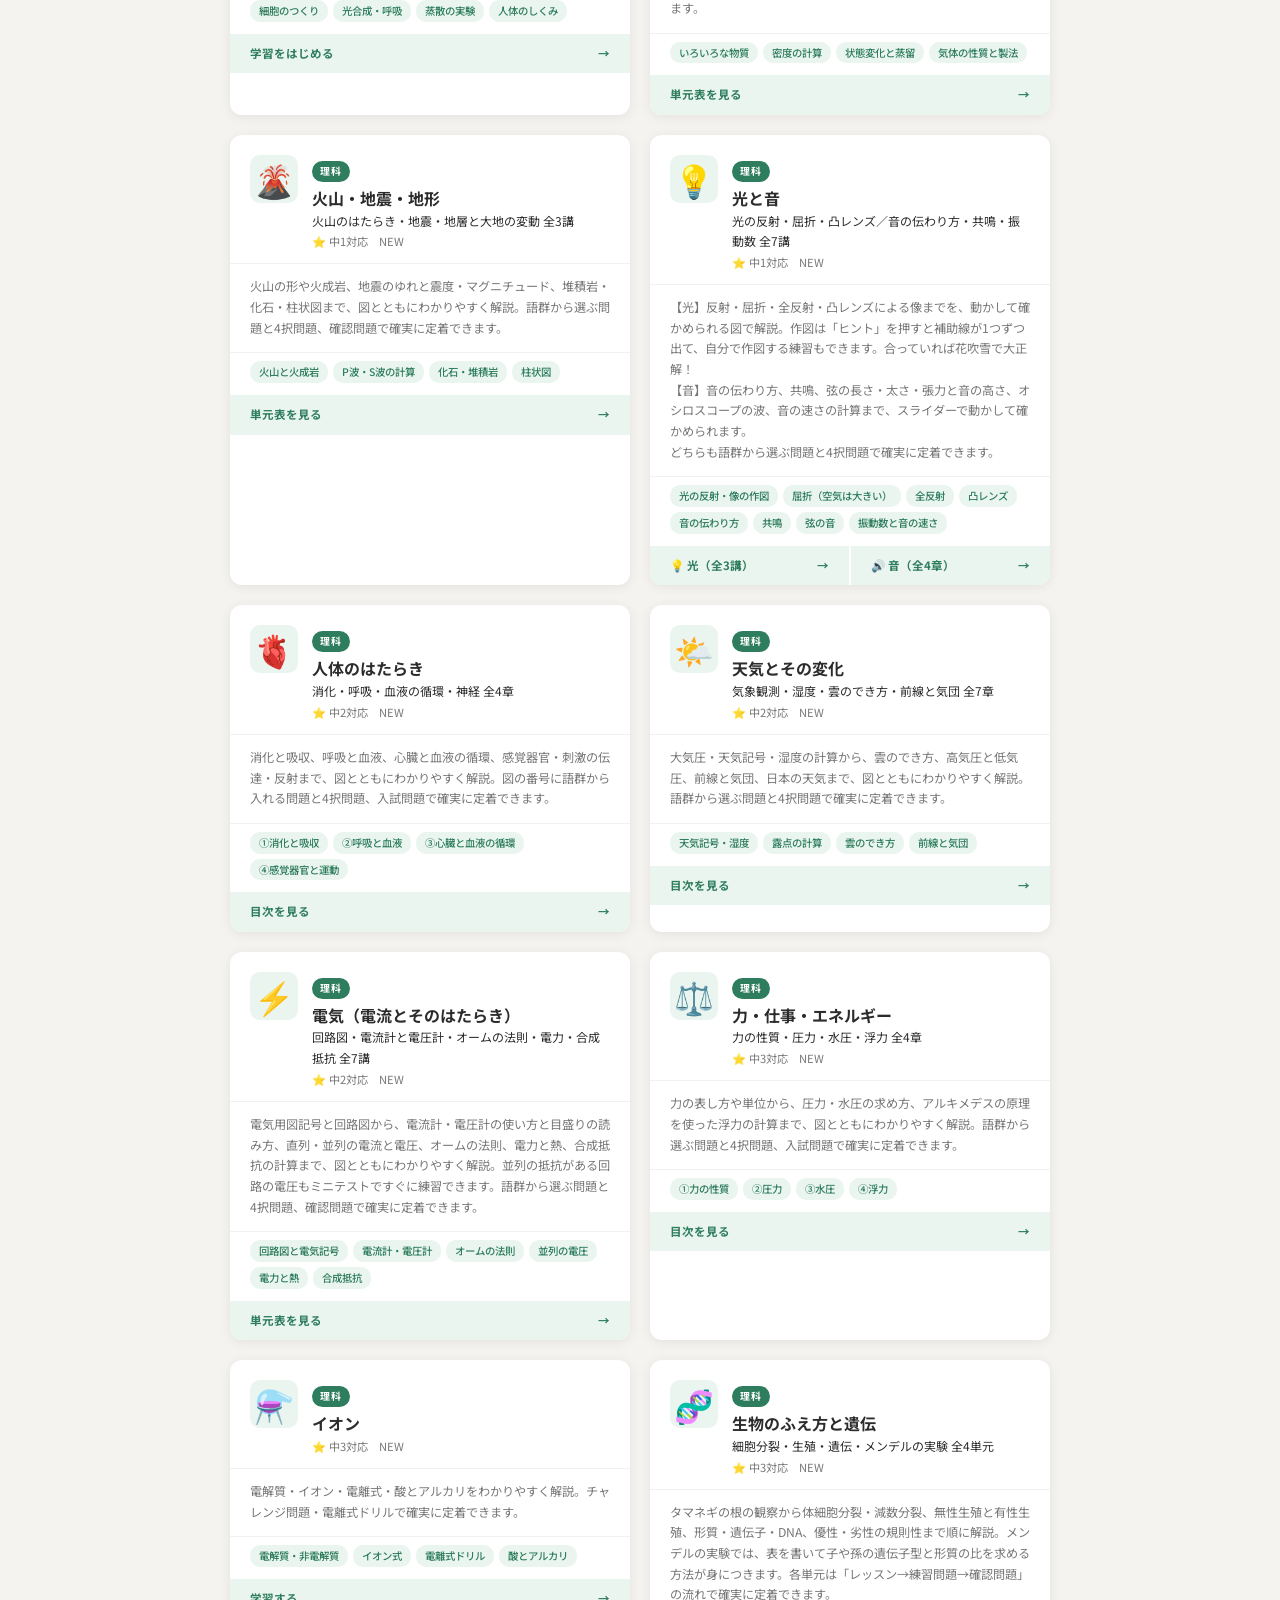
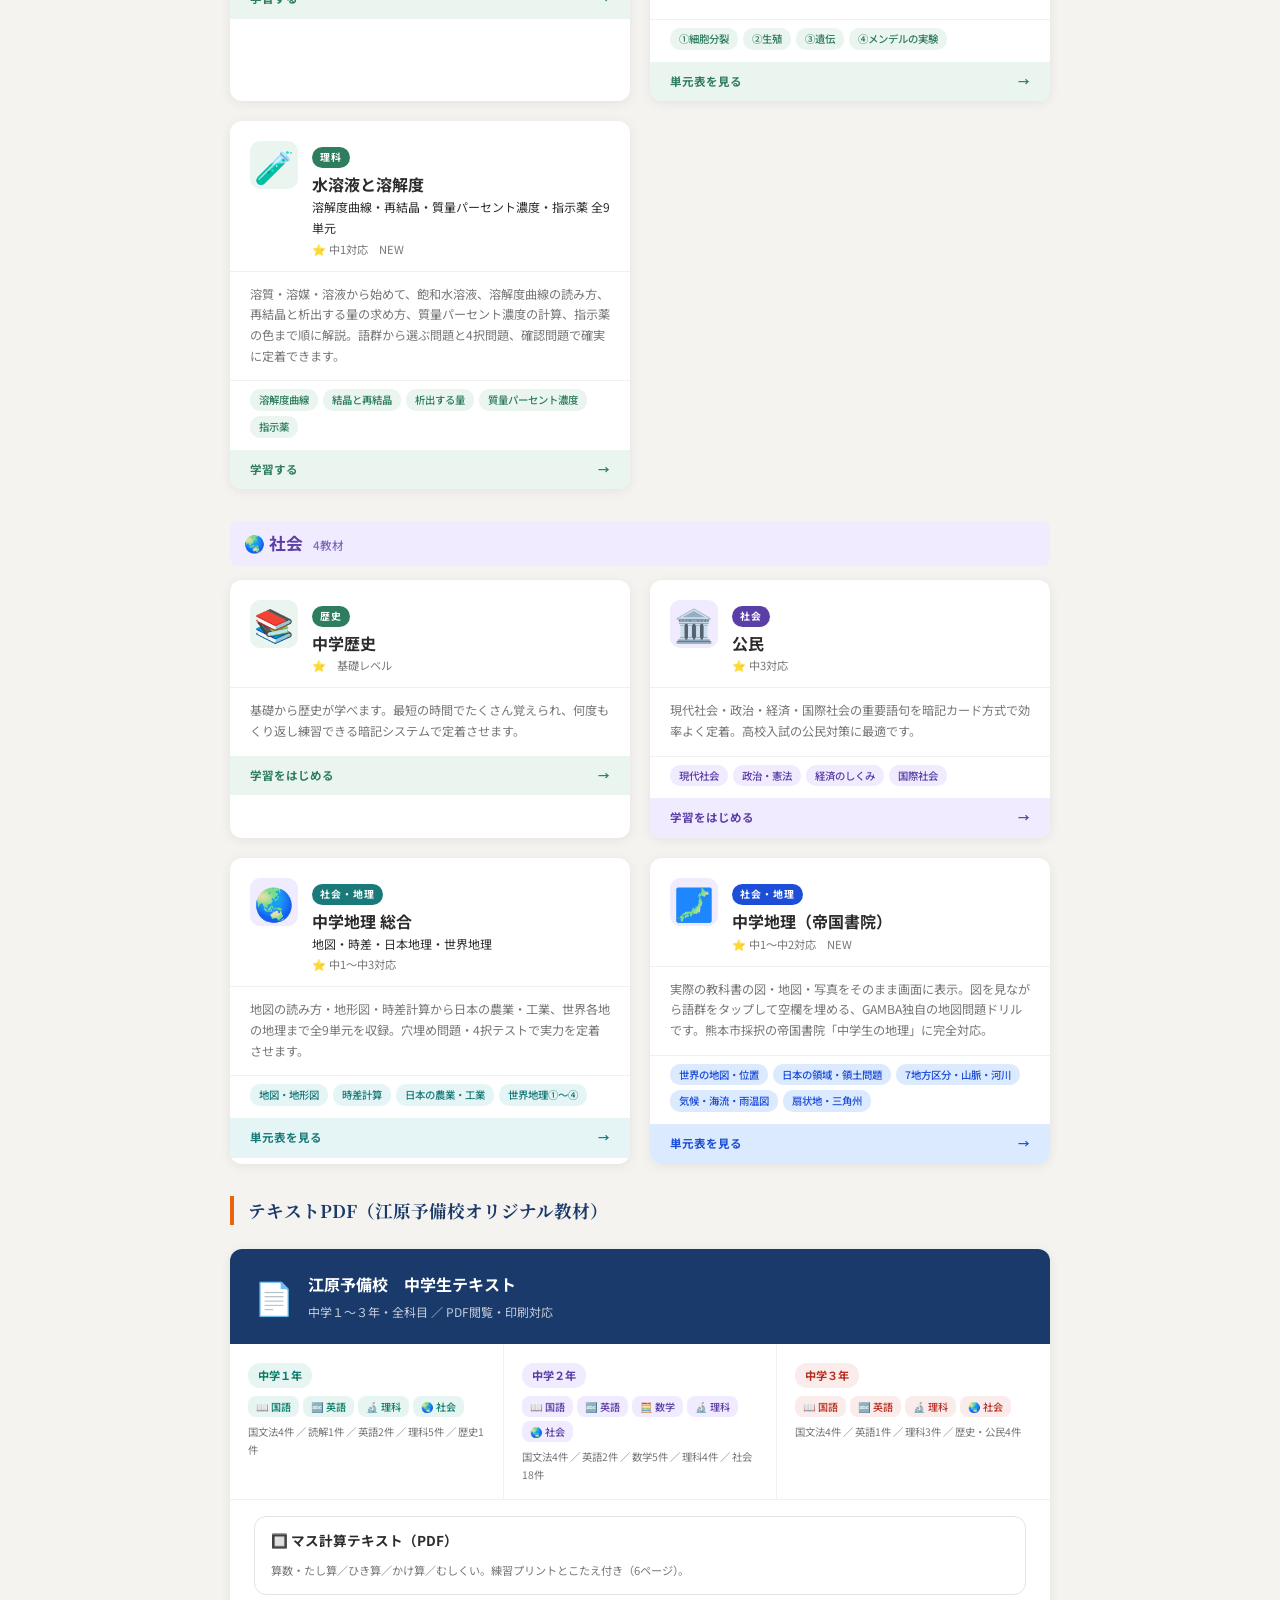
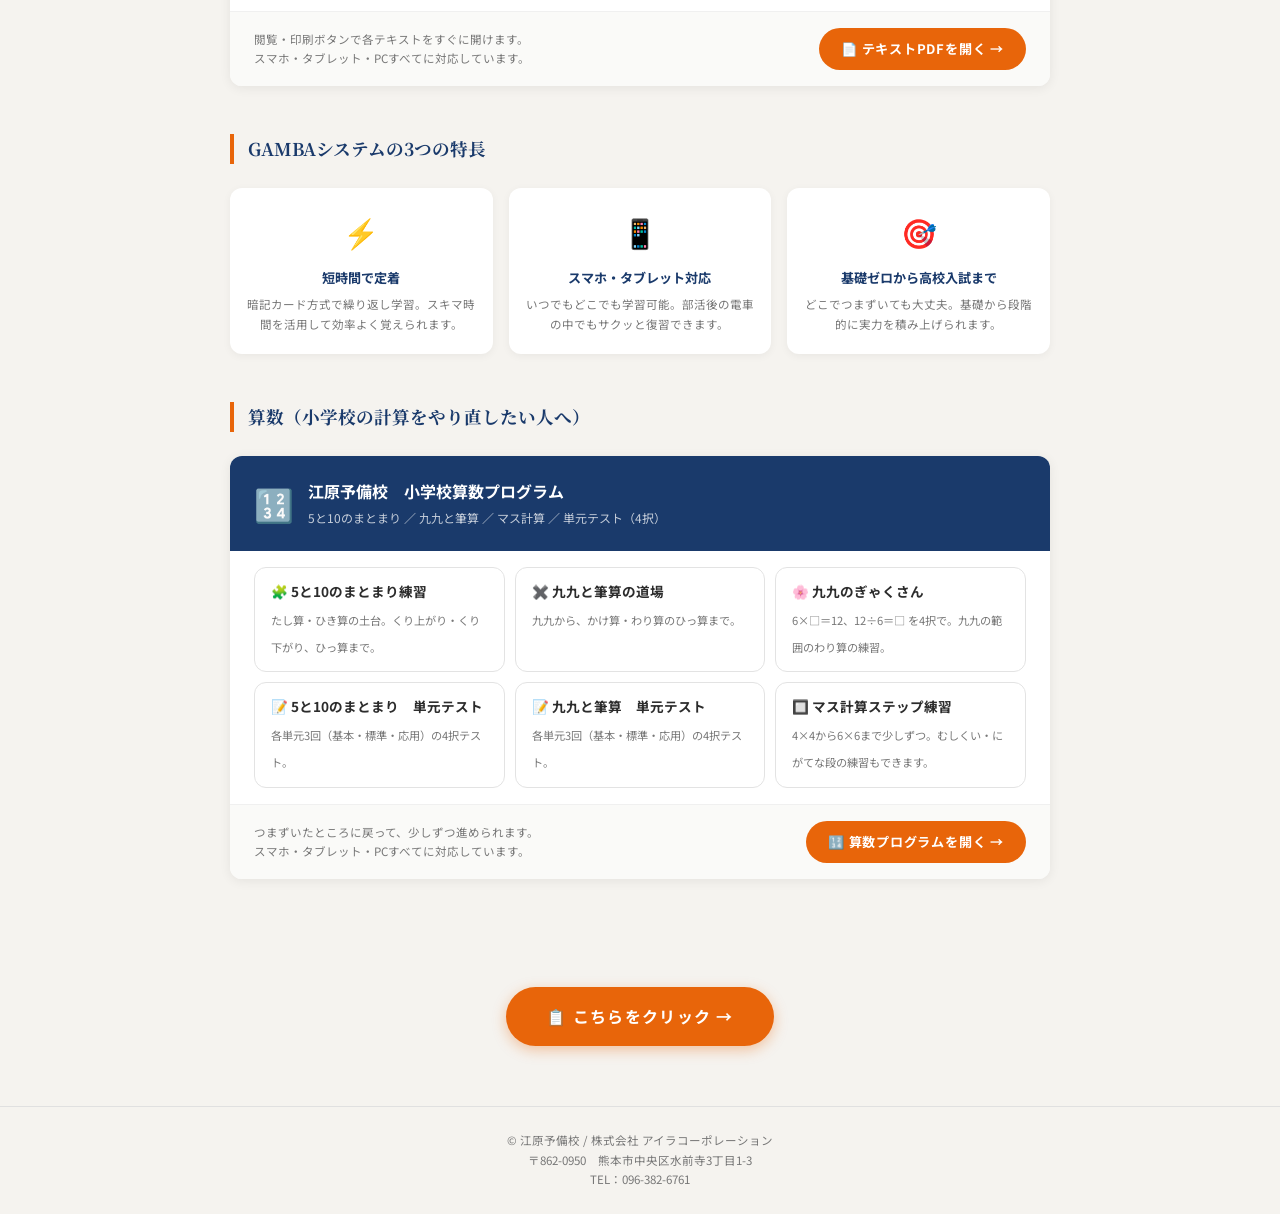
==== commit 417c7508: "数学：三平方の定理パネルを追加 Co-Authored-By: Claude Sonnet 5.5 <noreply@anthropic.com> Claude-Session: https://cl" ====
--- a/gamba_chugaku_seito.html
+++ b/gamba_chugaku_seito.html
@@ -380,7 +380,7 @@
   </div>
 
   <!-- ===== 数学 ===== -->
-  <h3 class="subject-heading s2" id="sugaku">📐 数学<span>11教材</span></h3>
+  <h3 class="subject-heading s2" id="sugaku">📐 数学<span>12教材</span></h3>
   <div class="cards-grid">
 
     <!-- 数学：計算 -->
@@ -603,6 +603,30 @@
         <span class="unit-tag">長方形・ひし形</span>
         <span class="unit-tag">等積変形</span>
         <span class="unit-tag">証明・総合テスト</span>
+      </div>
+      <div class="card-footer-link">学習をはじめる <span>→</span></div>
+    </a>
+
+    <!-- 数学：三平方の定理 -->
+    <a class="subject-card s2" href="https://realizefield.github.io/j-math-sanheihou/sanheihou.html" target="_blank">
+      <div class="card-top">
+        <div class="card-emoji">📐</div>
+        <div class="card-info">
+          <div class="card-category">数学</div>
+          <div class="card-name">三平方の定理</div>
+          <div class="card-level">⭐ 中3対応　NEW</div>
+        </div>
+      </div>
+      <div class="card-desc">三平方の定理が「なぜ成り立つのか」を、式と図で一歩ずつ確かめます。そのあと、計算・補助線・座標・空間図形・特別な三角形・体積まで、図を動かしながら使い方を身につけ、まとめ演習で力をためします。</div>
+      <div class="card-units">
+        <span class="unit-tag">なぜ成り立つか</span>
+        <span class="unit-tag">計算</span>
+        <span class="unit-tag">補助線</span>
+        <span class="unit-tag">座標</span>
+        <span class="unit-tag">空間図形</span>
+        <span class="unit-tag">特別な三角形</span>
+        <span class="unit-tag">体積・方程式</span>
+        <span class="unit-tag">まとめ演習</span>
       </div>
       <div class="card-footer-link">学習をはじめる <span>→</span></div>
     </a>
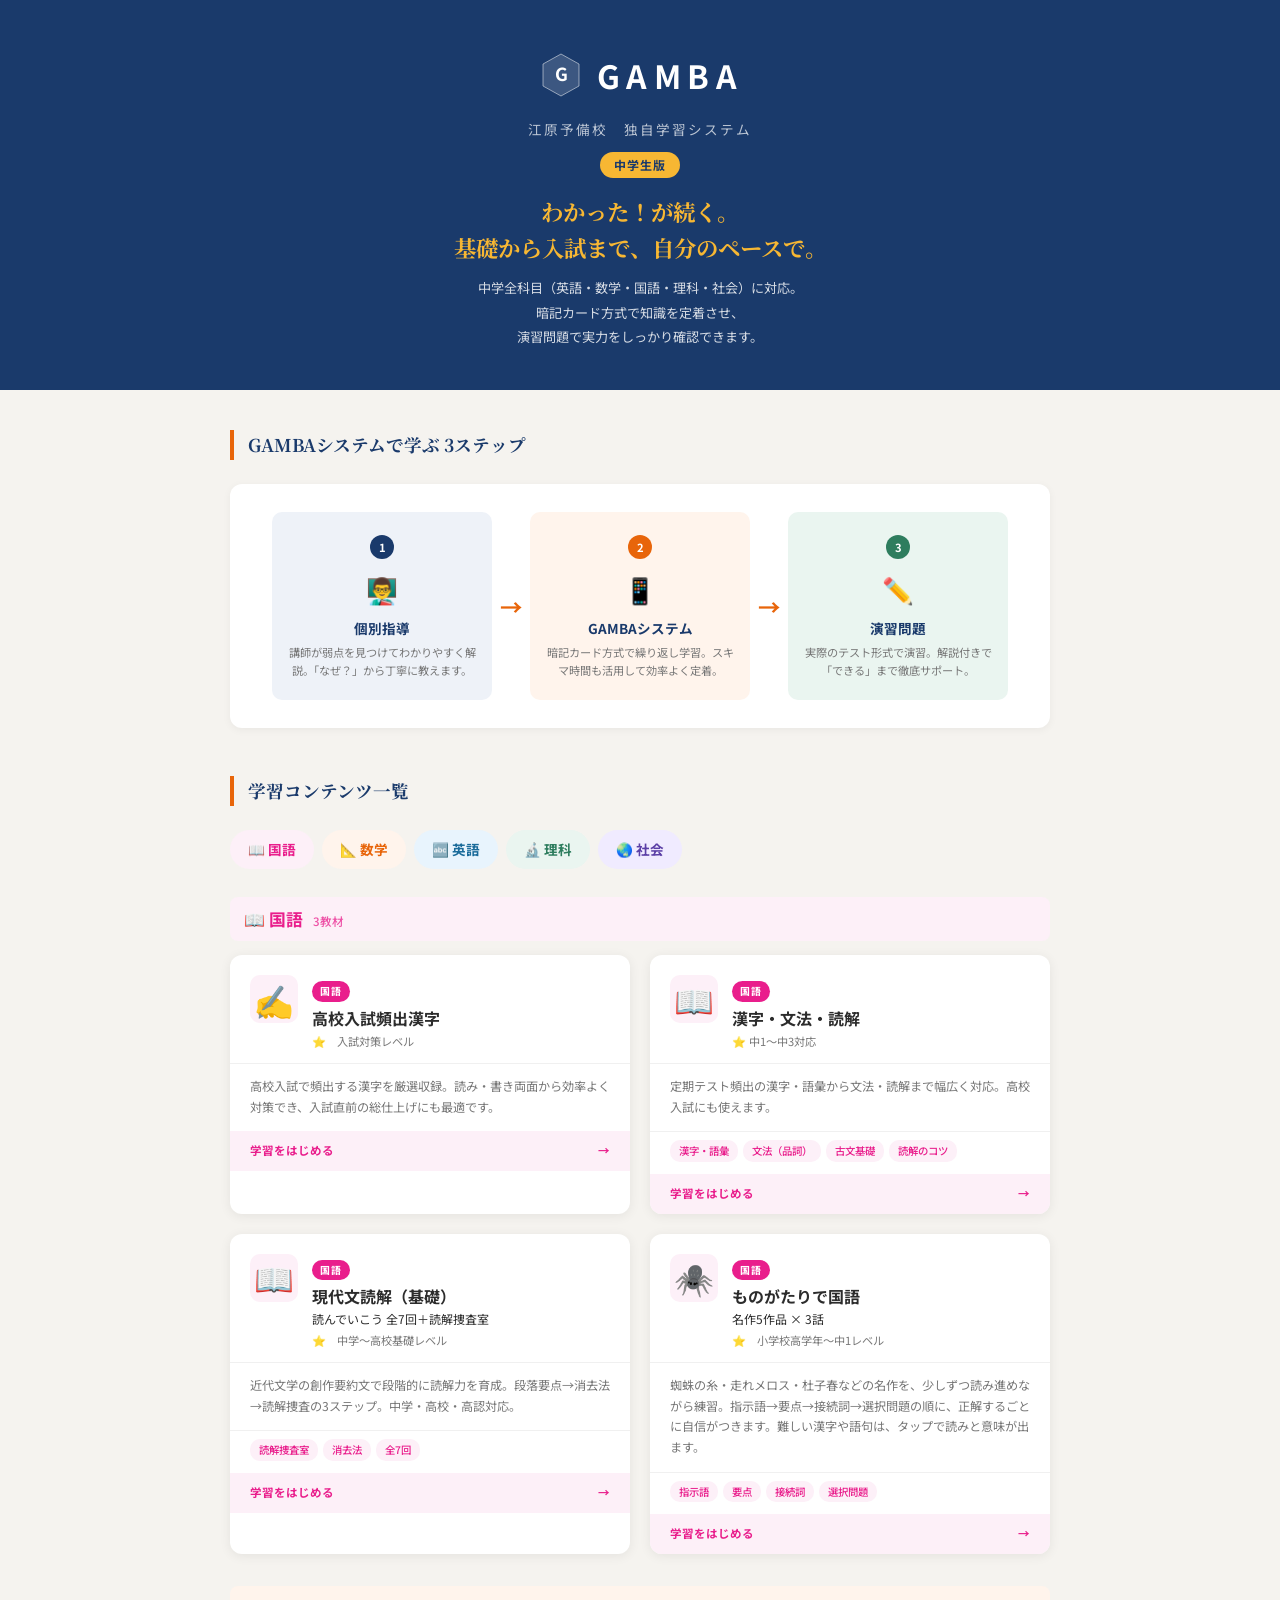
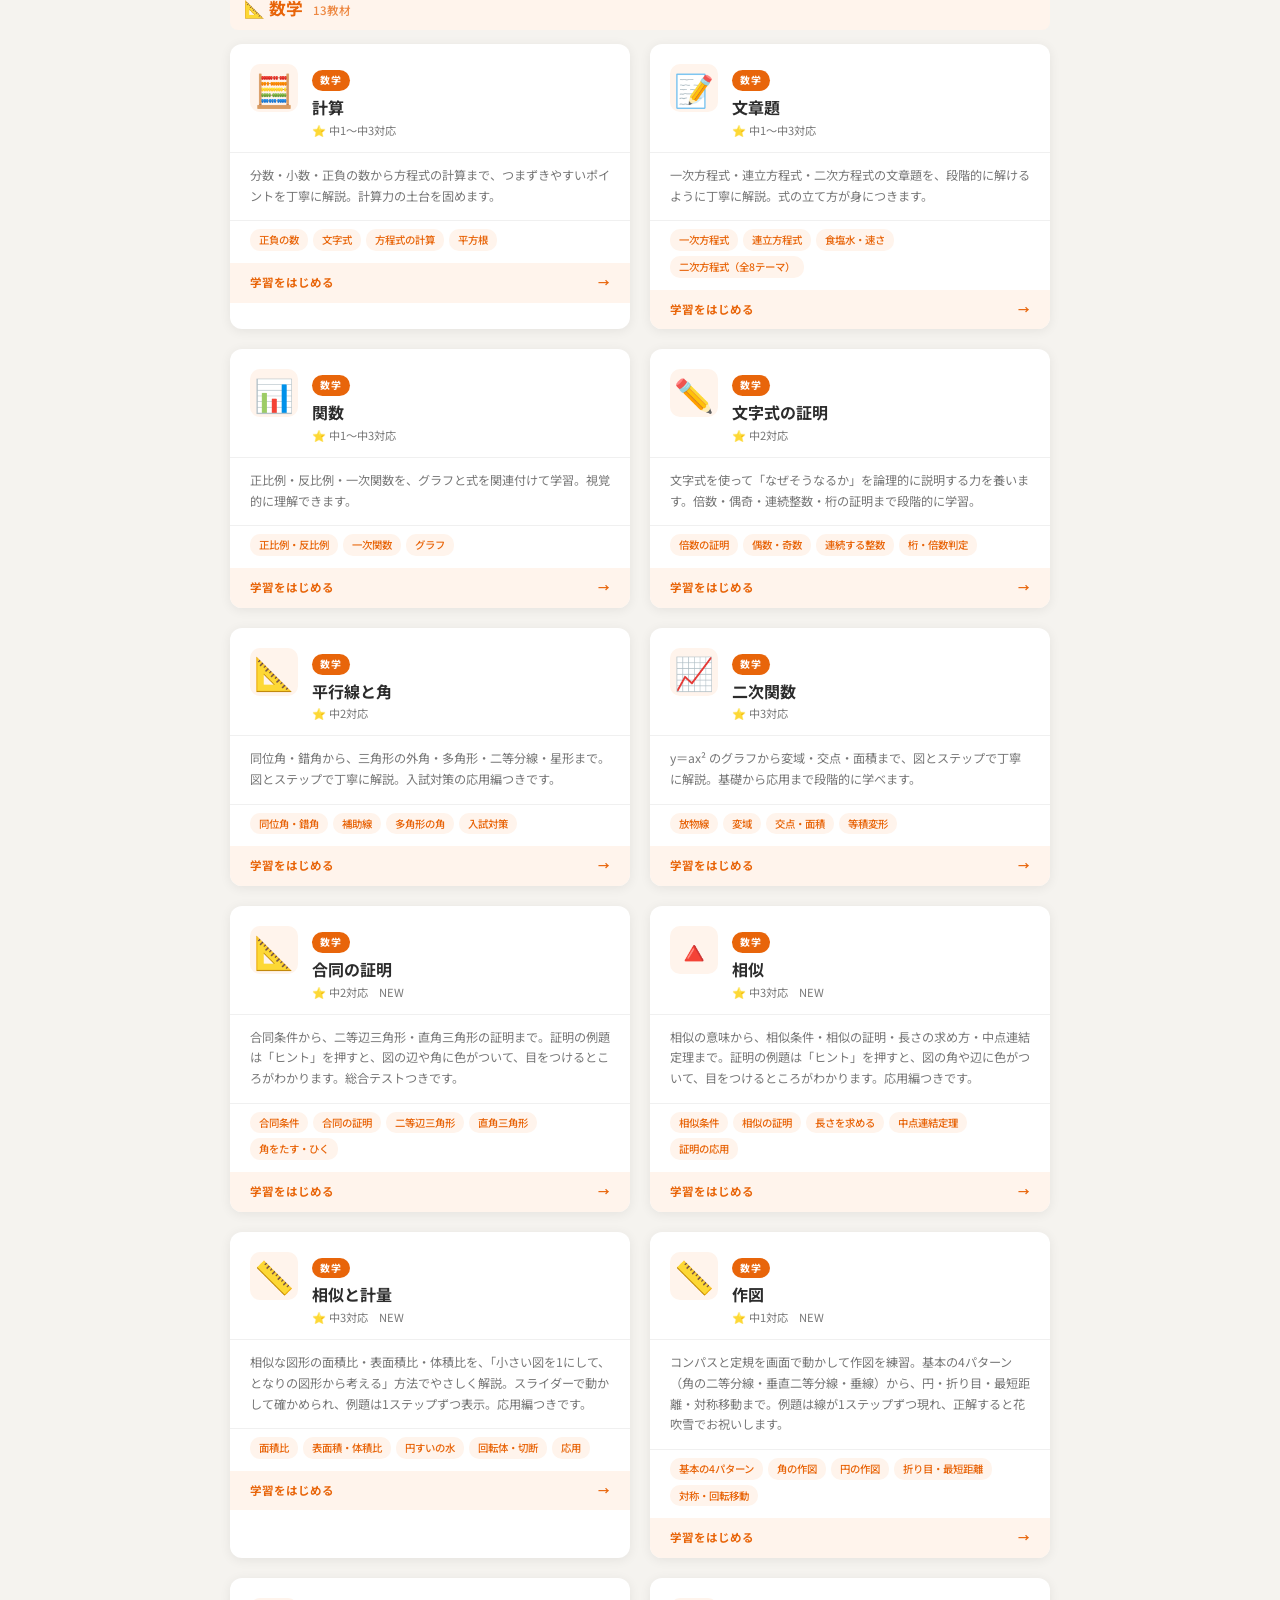
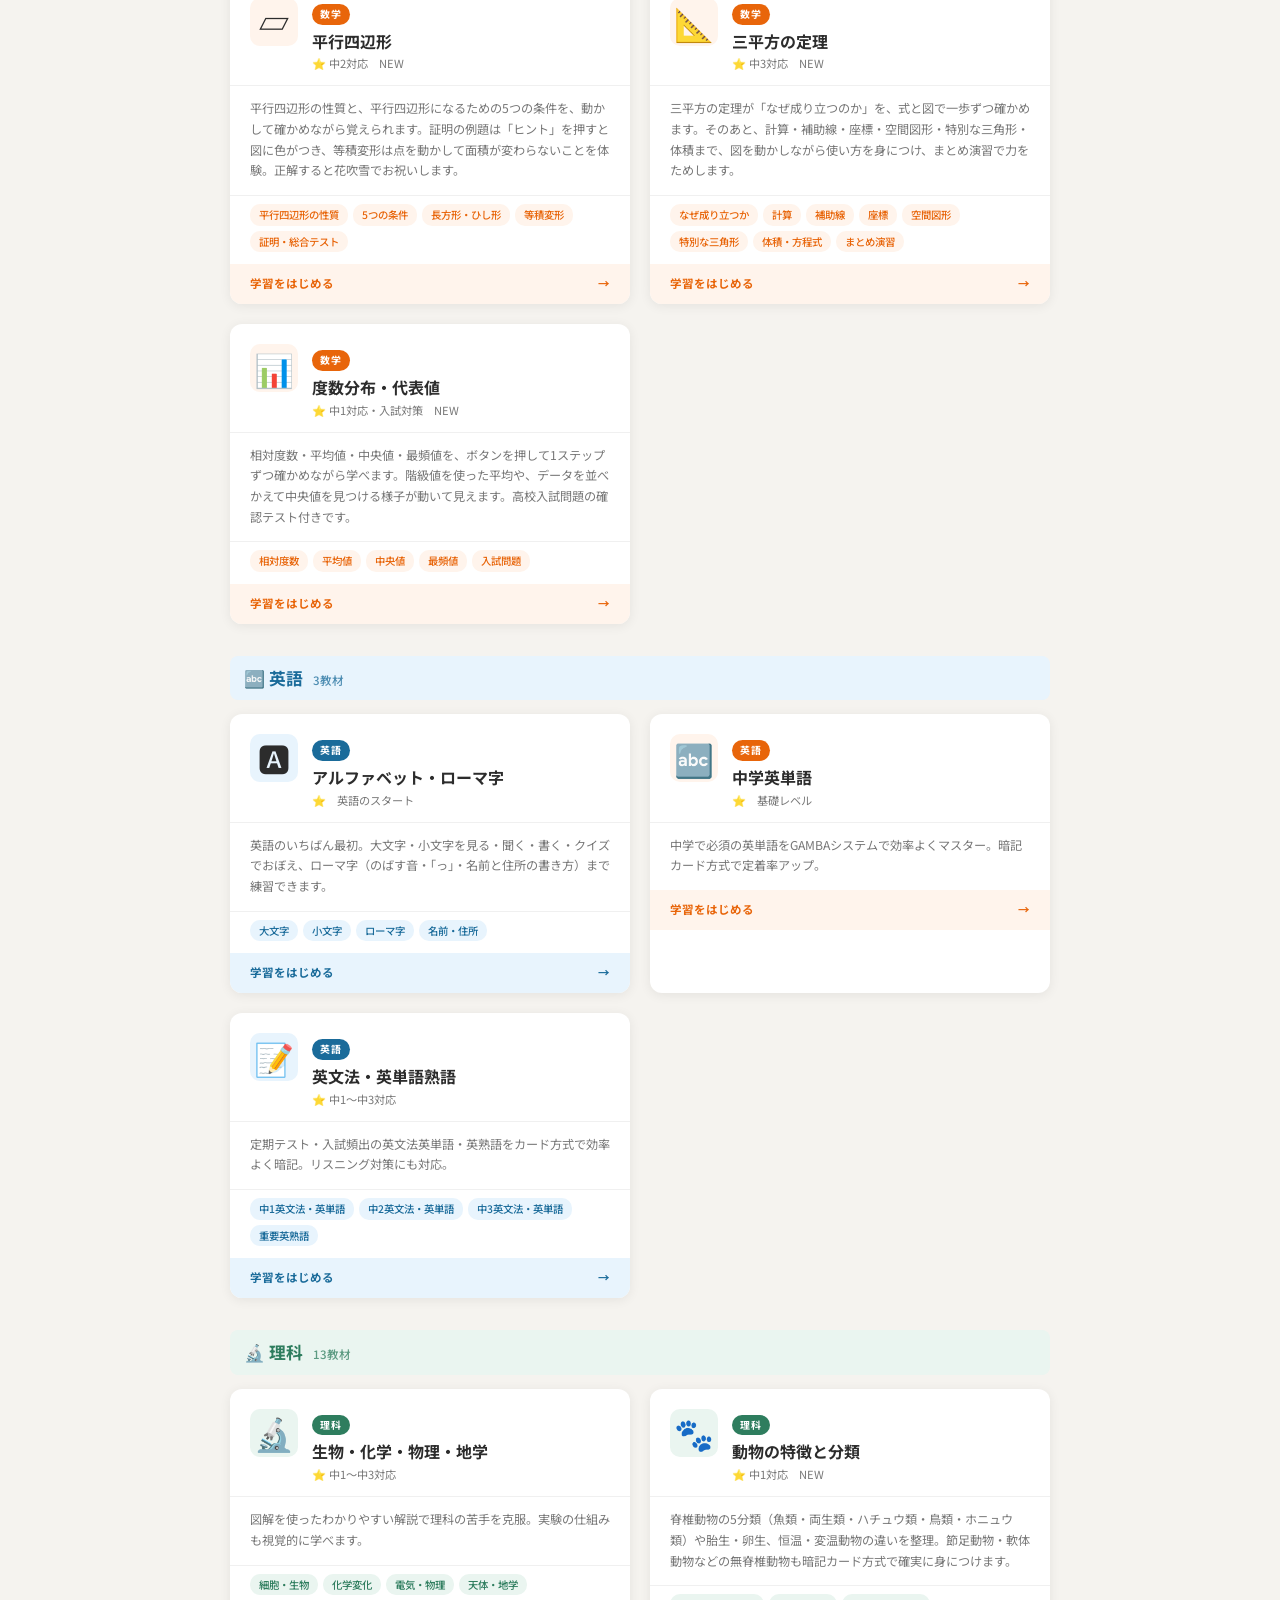
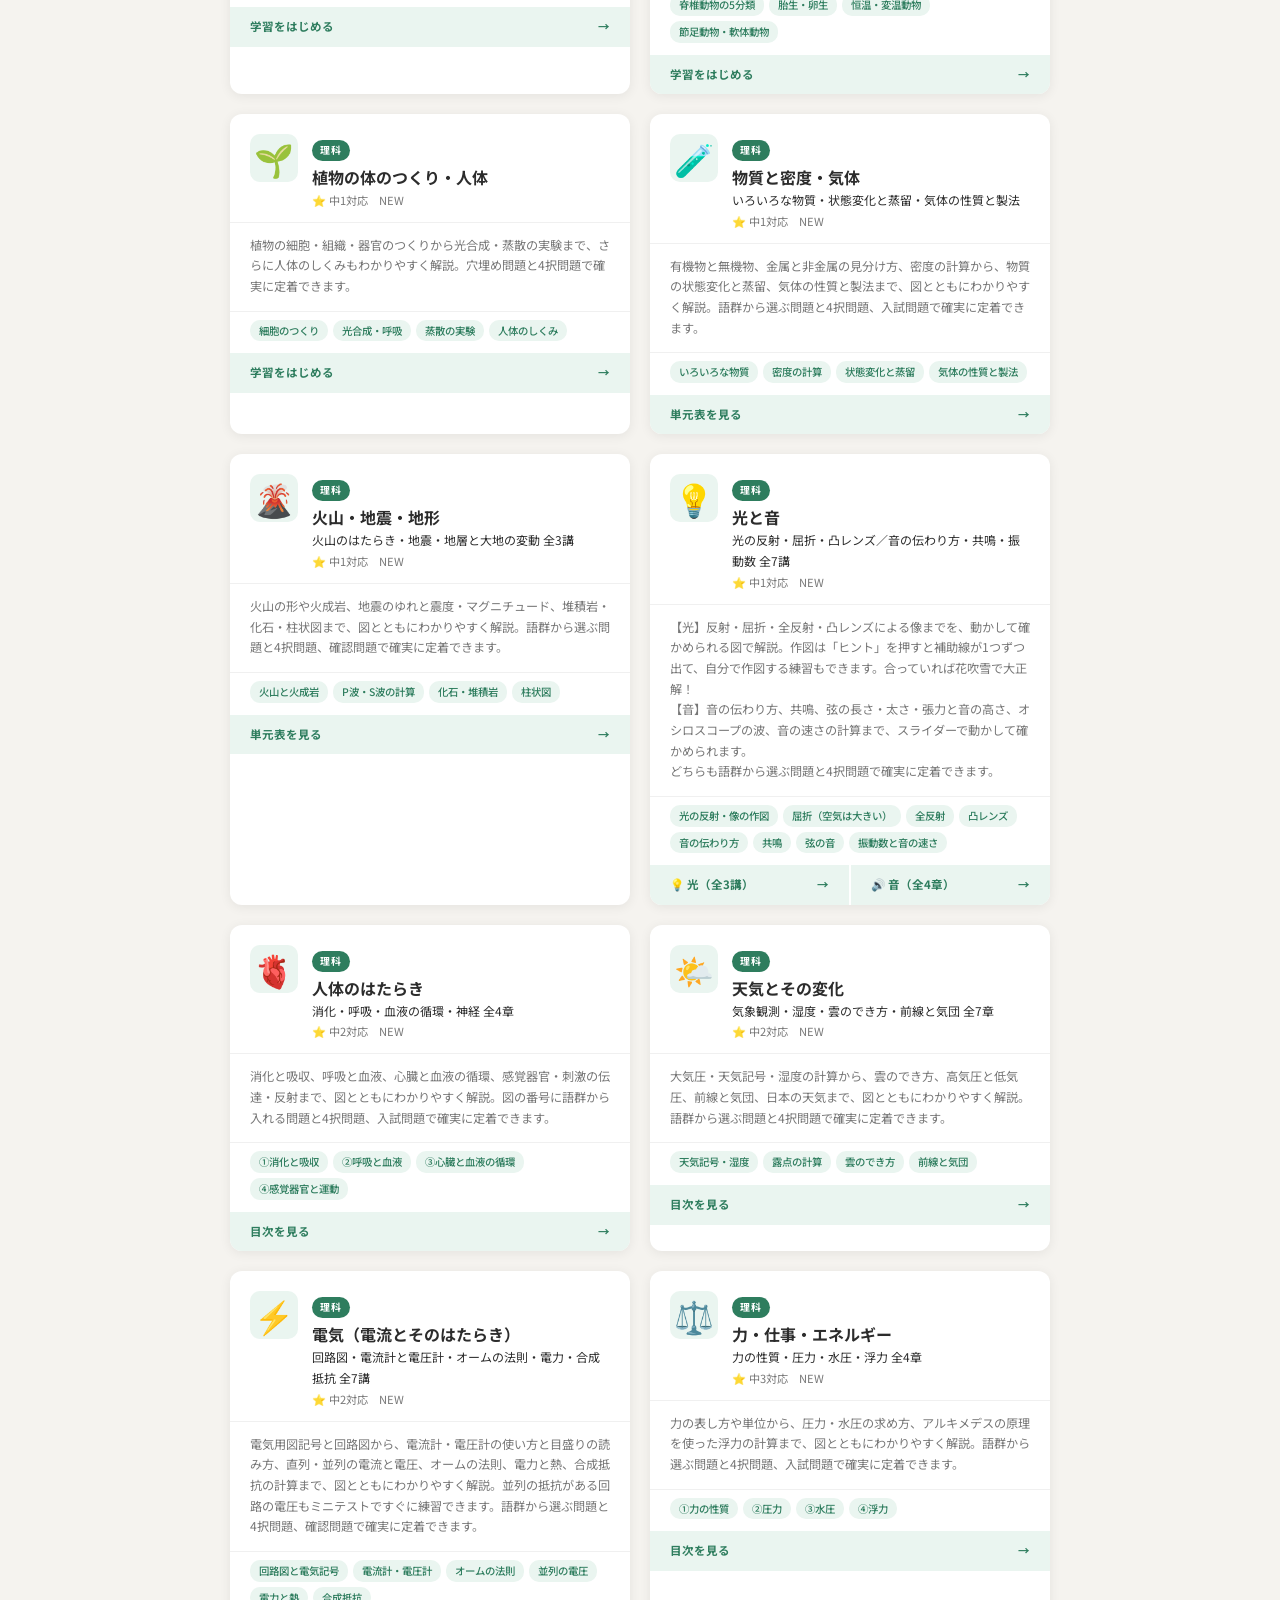
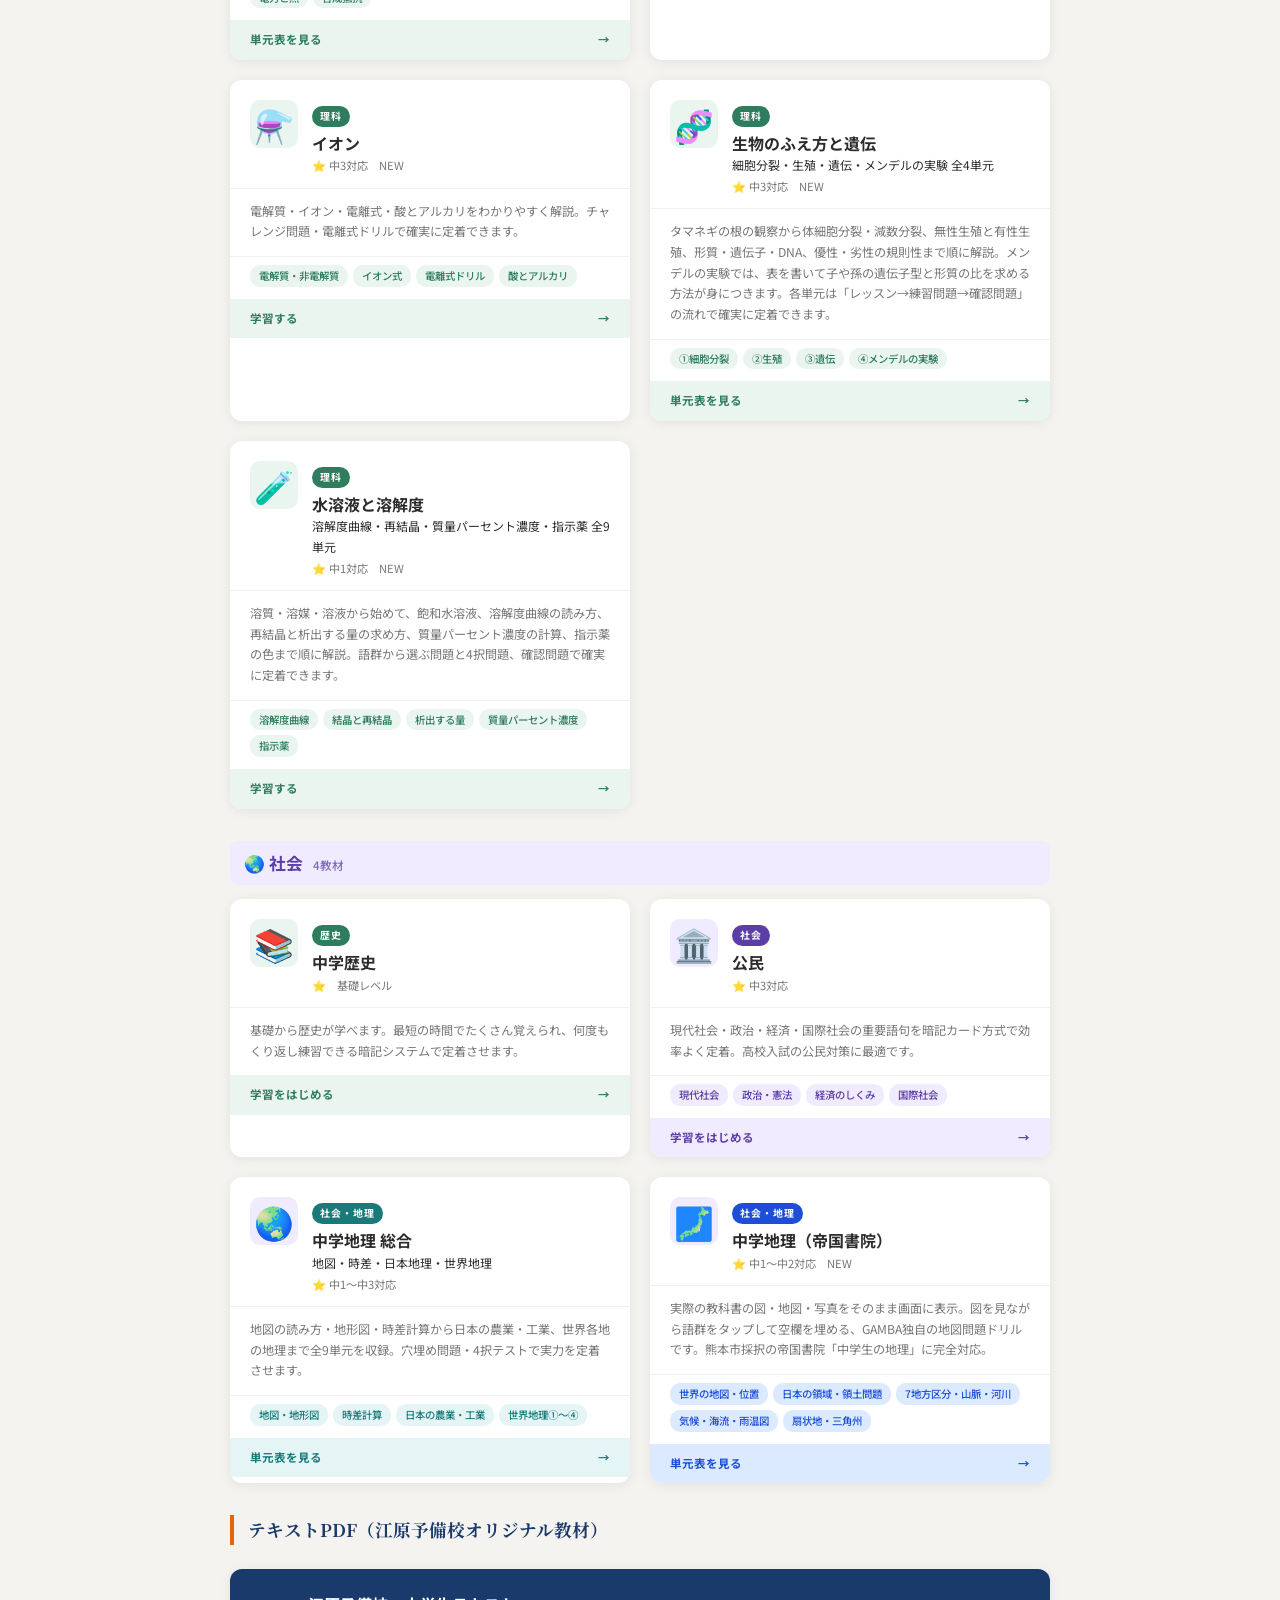
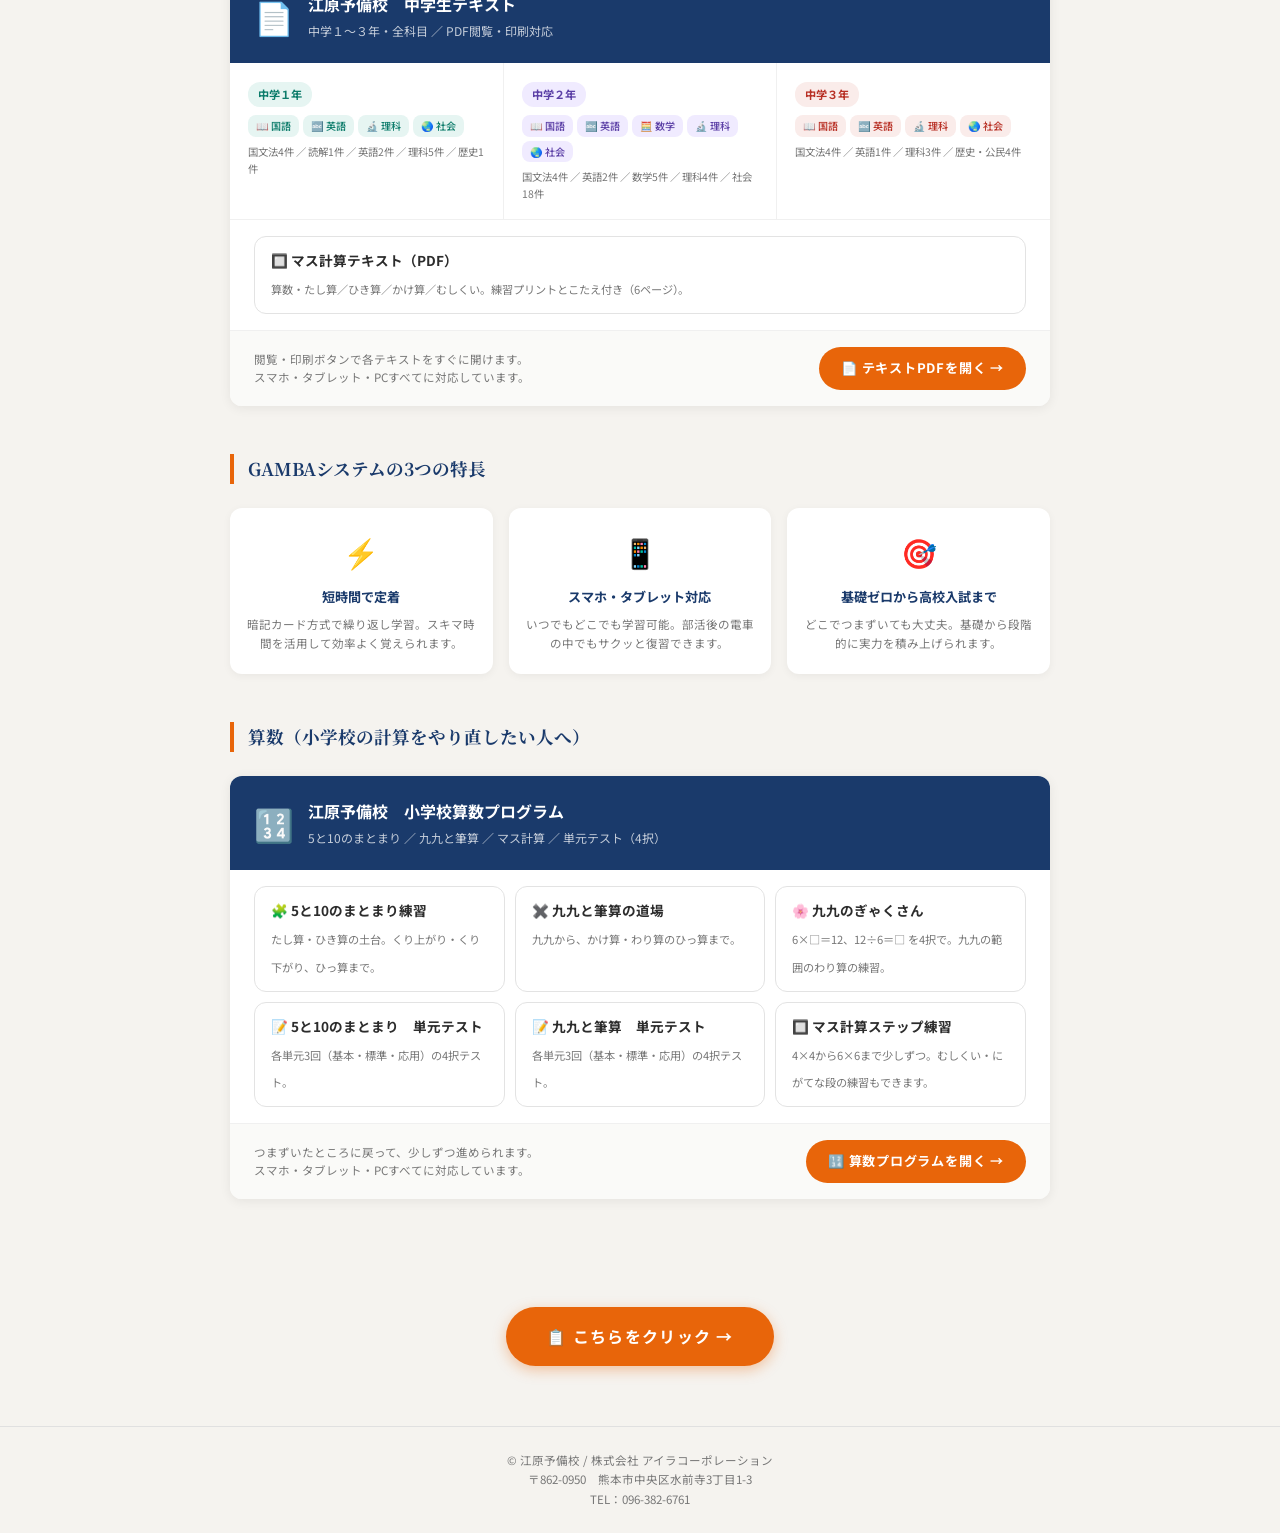
==== commit d91d2798: "数学：度数分布・代表値パネルを追加 Co-Authored-By: Claude Sonnet 5.5 <noreply@anthropic.com> Claude-Session: https://" ====
--- a/gamba_chugaku_seito.html
+++ b/gamba_chugaku_seito.html
@@ -380,7 +380,7 @@
   </div>
 
   <!-- ===== 数学 ===== -->
-  <h3 class="subject-heading s2" id="sugaku">📐 数学<span>12教材</span></h3>
+  <h3 class="subject-heading s2" id="sugaku">📐 数学<span>13教材</span></h3>
   <div class="cards-grid">
 
     <!-- 数学：計算 -->
@@ -627,6 +627,27 @@
         <span class="unit-tag">特別な三角形</span>
         <span class="unit-tag">体積・方程式</span>
         <span class="unit-tag">まとめ演習</span>
+      </div>
+      <div class="card-footer-link">学習をはじめる <span>→</span></div>
+    </a>
+
+    <!-- 数学：度数分布・代表値 -->
+    <a class="subject-card s2" href="https://realizefield.github.io/j-math-dosuu-bunpu/dosuu-bunpu.html" target="_blank">
+      <div class="card-top">
+        <div class="card-emoji">📊</div>
+        <div class="card-info">
+          <div class="card-category">数学</div>
+          <div class="card-name">度数分布・代表値</div>
+          <div class="card-level">⭐ 中1対応・入試対策　NEW</div>
+        </div>
+      </div>
+      <div class="card-desc">相対度数・平均値・中央値・最頻値を、ボタンを押して1ステップずつ確かめながら学べます。階級値を使った平均や、データを並べかえて中央値を見つける様子が動いて見えます。高校入試問題の確認テスト付きです。</div>
+      <div class="card-units">
+        <span class="unit-tag">相対度数</span>
+        <span class="unit-tag">平均値</span>
+        <span class="unit-tag">中央値</span>
+        <span class="unit-tag">最頻値</span>
+        <span class="unit-tag">入試問題</span>
       </div>
       <div class="card-footer-link">学習をはじめる <span>→</span></div>
     </a>
